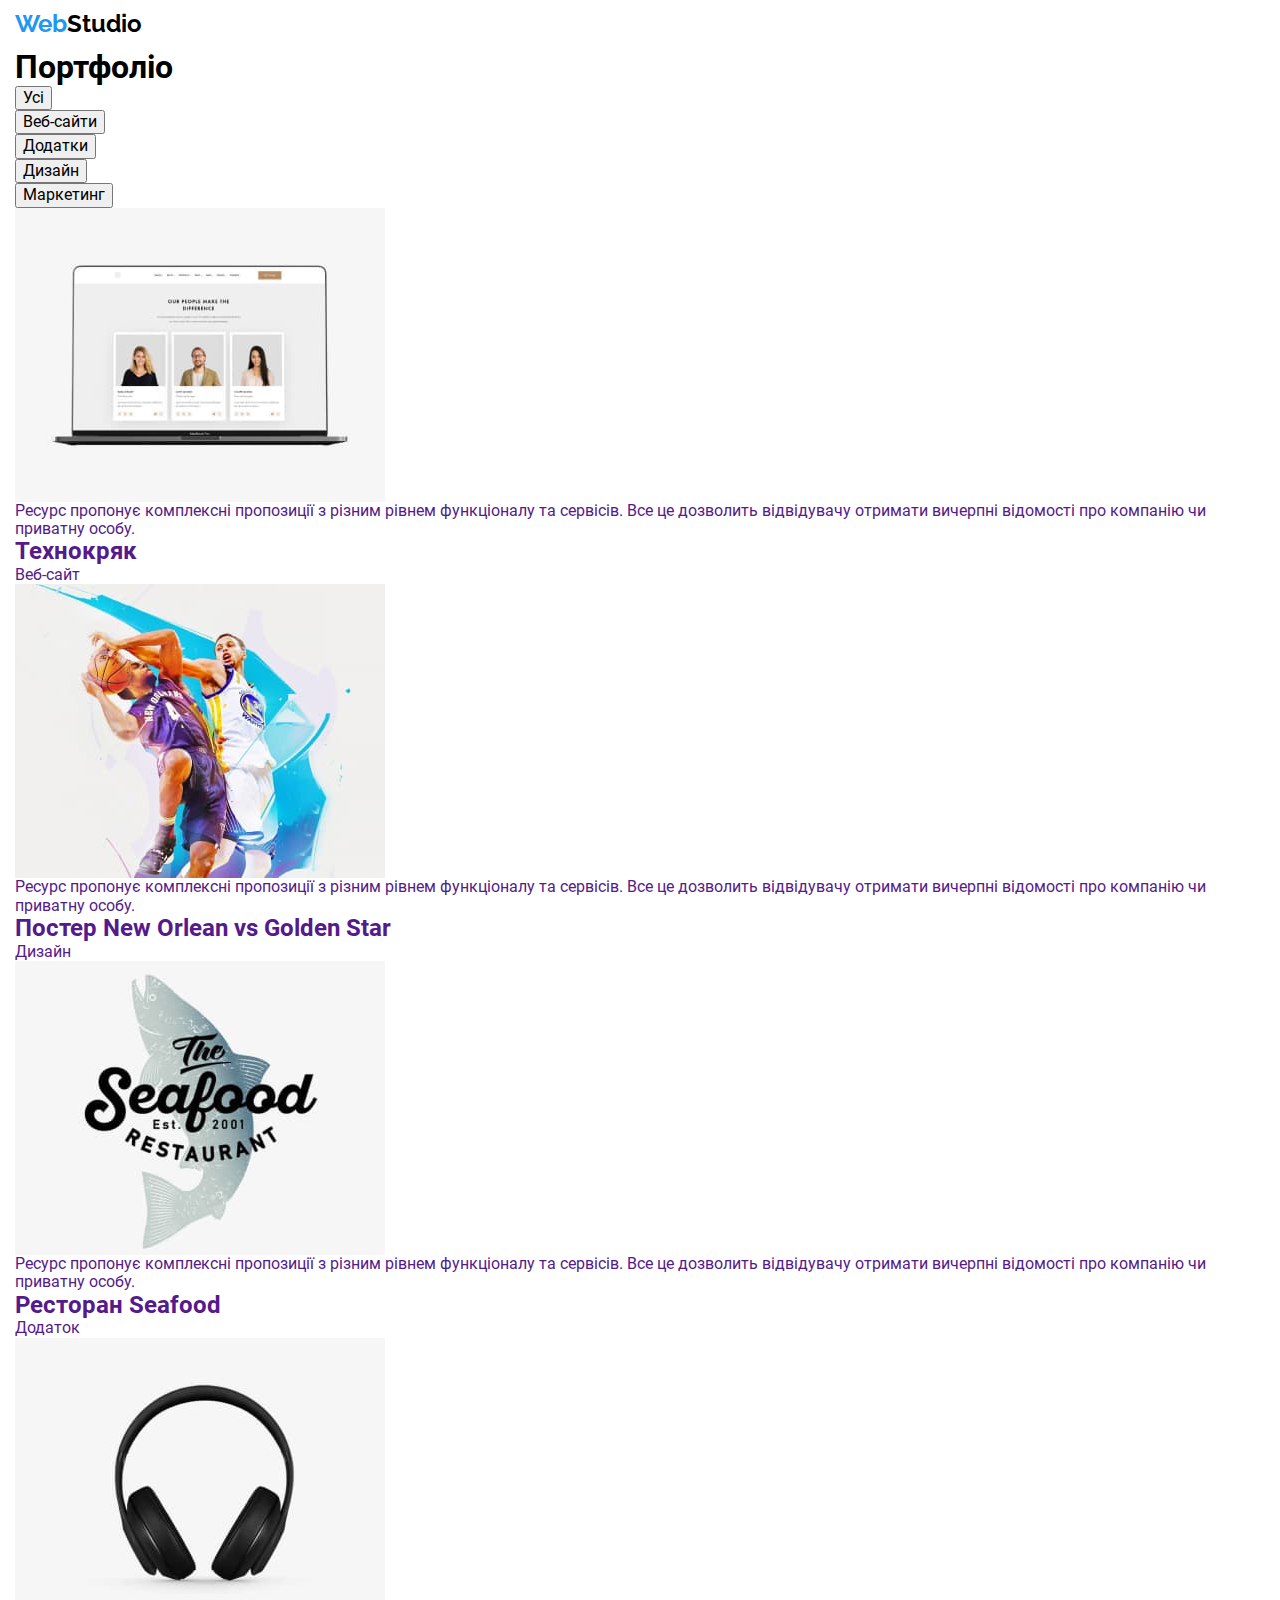
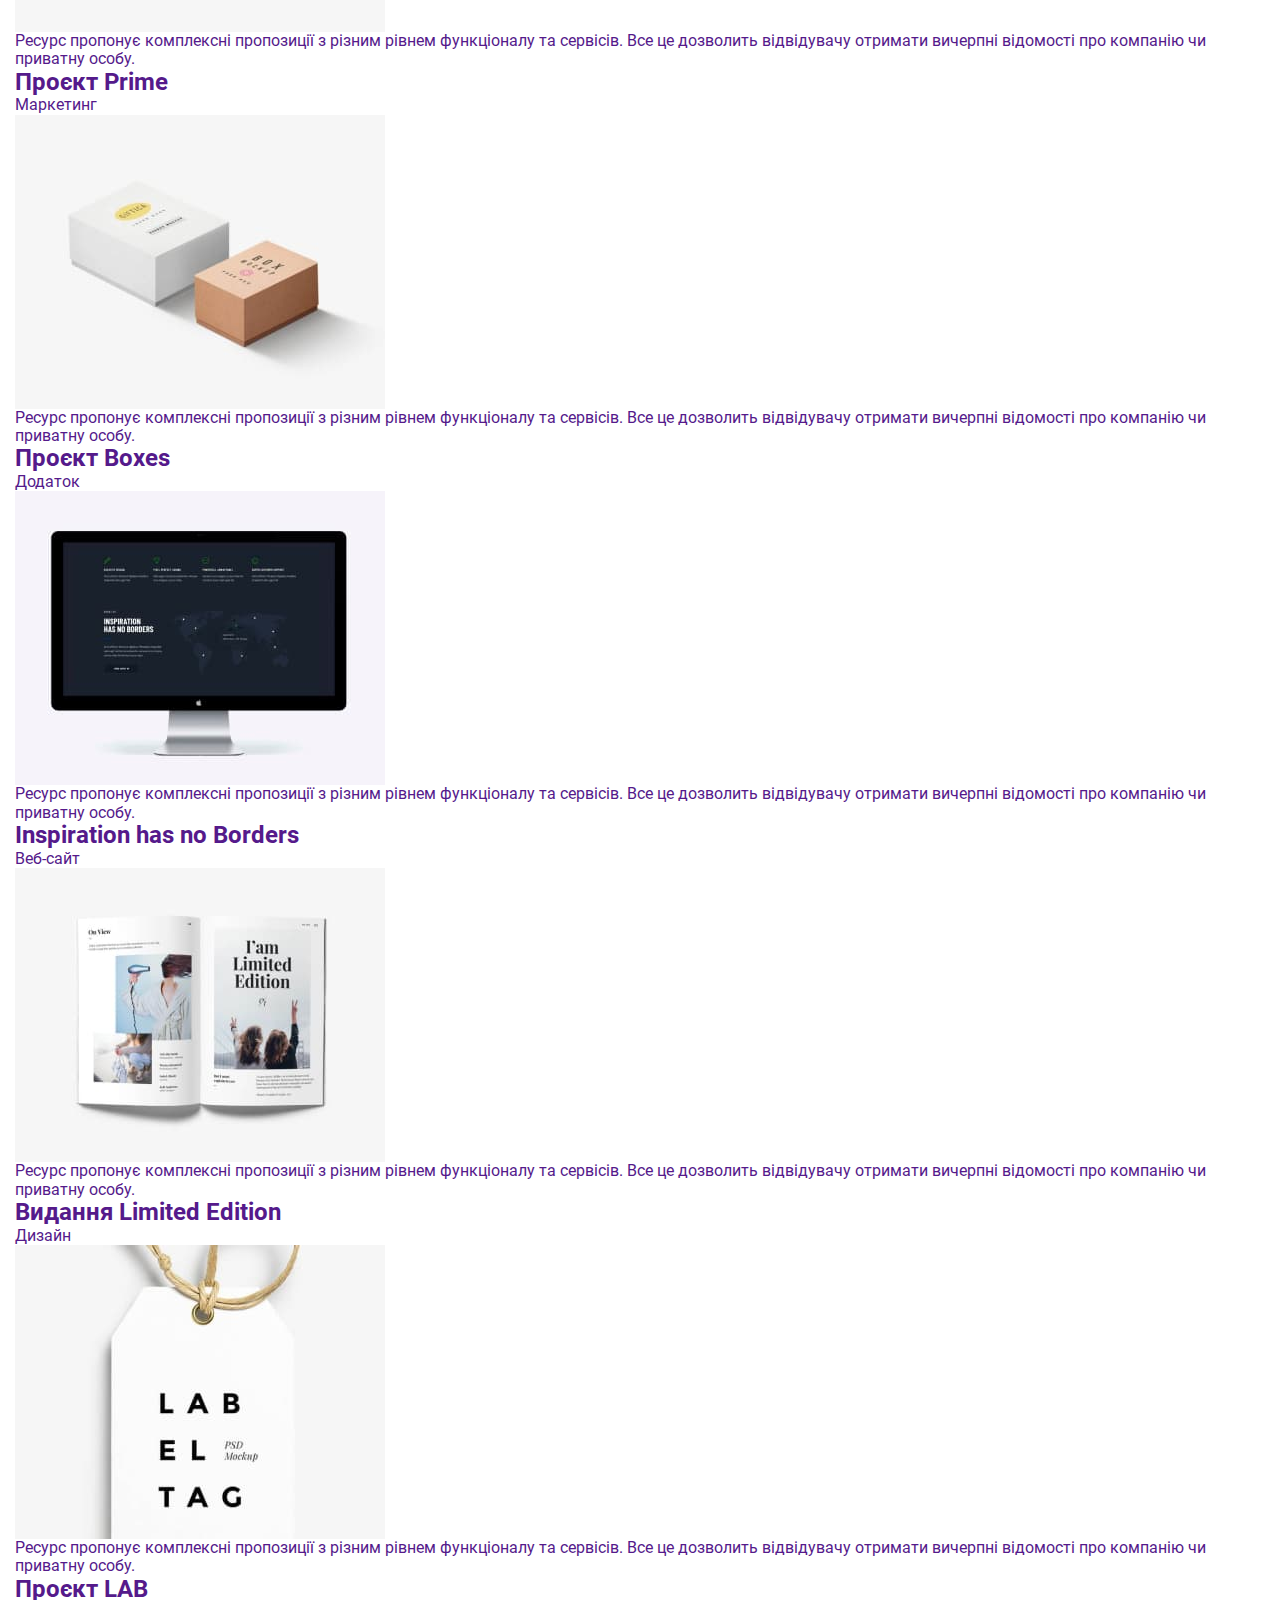
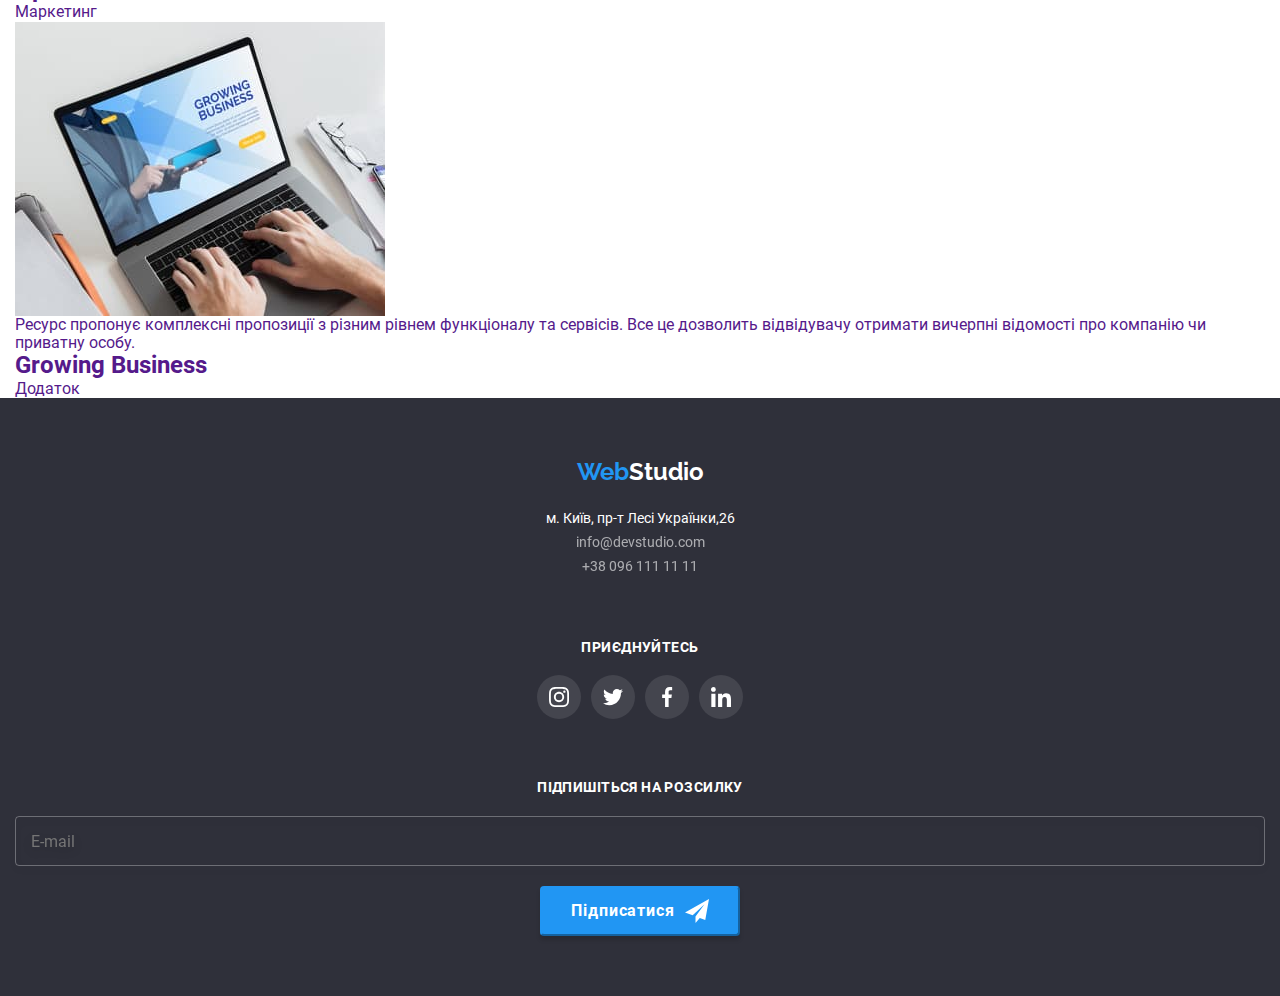
==== portfolio.html @ 47cb9063 "Test v1.0" ====
<!DOCTYPE html>
<html lang="uk">
<head>
    <meta charset="UTF-8">
    <meta http-equiv="X-UA-Compatible" content="IE=edge">
    <meta name="viewport" content="width=device-width, initial-scale=1.0">
    <title>Document</title>
    <link rel="stylesheet" href="https://cdn.jsdelivr.net/npm/modern-normalize@1.1.0/modern-normalize.min.css">
    <link rel="stylesheet" href="./css/main.min.css">
</head>
<body>
  <header class="header">
    <div class="container container__flex">
      <nav class="navigation">
        <a href="index.html" class="logo logo__header">
          Web<span class="logo_dark">Studio</span></a>
        <ul class="site-nav">
          <li class="site-nav__list"> <a href="./index.html" class="site-nav__link">Студія</a></li>
          <li class="site-nav__list"> <a href="./portfolio.html" class="site-nav__link site-nav__link_accent">Портфоліо</a></li>
          <li class="site-nav__list"> <a href="" class="site-nav__link">Контакти</a></li>
        </ul>
      </nav>
      <ul class="auth-nav auth-nav__position">
        <li class="auth-nav__mail">
          <a href="mailto:info@devstudio.com" class="auth-nav__link">
            <svg aria-label="Імейл" class="auth-nav__icon" width="16px" height="12px">
              <use href="./images/SVG/symbol-defs.svg#icon-mail"></use>
            </svg>info@devstudio.com</a>
        </li>
        <li class="auth-nav__tel">
          <a href="tell:+380961111111" class="auth-nav__link">
            <svg aria-label="Телефон" class="auth-nav__icon" width="10px" height="16px">
              <use href="./images/SVG/symbol-defs.svg#icon-phone"></use>
            </svg>+38 096 111 11 11</a>
        </li>
      </ul>
    </div>
  </header>
<main>
    <section class="buttons buttons__position">
    <div class="container buttons__container">
        <h1 class="buttons__title">Портфоліо</h1>
    <ul class="buttons__description">
        <li class="buttons__list">
<button type="button" class="buttons__description-buttons">Усі</button>
        </li>
        <li class="buttons__list">
<button type="button" class="buttons__description-buttons">Веб-сайти</button>
        </li>
        <li class="buttons__list">
<button type="button" class="buttons__description-buttons">Додатки</button>
        </li>
        <li class="buttons__list">
<button type="button" class="buttons__description-buttons">Дизайн</button>
        </li>
        <li class="buttons__list">
<button type="button" class="buttons__description-buttons">Маркетинг</button>
    </ul>
<ul class="our-projects">
        <li class="our-projects__list">
            <a href="" class="our-projects__link">
            <div class="our-projects__img">
            <img src="./images/portfolio/img_7.jpg" alt="Ноутбук" width="370" height="294">
            <p class="our-projects__about">Ресурс пропонує комплексні пропозиції з різним рівнем функціоналу та сервісів. Все це дозволить відвідувачу отримати вичерпні відомості про компанію чи приватну особу.</p>
            </div>
            <div class="our-projects__block">
            <h2 class="our-projects__title">Технокряк</h2>
            <p class="our-projects__description">Веб-сайт</p>
        </div>
    </a>
        </li>
        <li class="our-projects__list">
            <a href="" class="our-projects__link">
            <div class="our-projects__img">
            <img src="./images/portfolio/img_8.jpg" alt="Спорт" width="370" height="294">
            <p class="our-projects__about">Ресурс пропонує комплексні пропозиції з різним рівнем функціоналу та сервісів. Все це дозволить відвідувачу отримати вичерпні відомості про компанію чи приватну особу.</p>
            </div>
            <div class="our-projects__block">
            <h2 class="our-projects__title">Постер New Orlean vs Golden Star</h2>
            <p class="our-projects__description">Дизайн</p>
        </div>
    </a>
        </li>
        <li class="our-projects__list">
            <a href="" class="our-projects__link">
            <div class="our-projects__img">
            <img src="./images/portfolio/img_9.jpg" alt="Ресторан" width="370" height="294">
            <p class="our-projects__about">Ресурс пропонує комплексні пропозиції з різним рівнем функціоналу та сервісів. Все це дозволить відвідувачу отримати вичерпні відомості про компанію чи приватну особу.</p>
            </div>
            <div class="our-projects__block">
            <h2 class="our-projects__title">Ресторан Seafood</h2>
            <p class="our-projects__description">Додаток</p>
        </div>
    </a>
        </li>
        <li class="our-projects__list">
            <a href="" class="our-projects__link">
            <div class="our-projects__img">
            <img src="./images/portfolio/img_10.jpg" alt="Навушники" width="370" height="294">
            <p class="our-projects__about">Ресурс пропонує комплексні пропозиції з різним рівнем функціоналу та сервісів. Все це дозволить відвідувачу отримати вичерпні відомості про компанію чи приватну особу.</p>
            </div>
            <div class="our-projects__block">
            <h2 class="our-projects__title">Проєкт Prime</h2>
            <p class="our-projects__description">Маркетинг</p>
        </div>
    </a>
        </li>
        <li class="our-projects__list">
            <a href="" class="our-projects__link">
            <div class="our-projects__img">
            <img src="./images/portfolio/img_11.jpg" alt="Коробки" width="370" height="294">
            <p class="our-projects__about">Ресурс пропонує комплексні пропозиції з різним рівнем функціоналу та сервісів. Все це дозволить відвідувачу отримати вичерпні відомості про компанію чи приватну особу.</p>
            </div>
            <div class="our-projects__block">
            <h2 class="our-projects__title">Проєкт Boxes</h2>
            <p class="our-projects__description">Додаток</p>
        </div>
    </a>
        </li>
        <li class="our-projects__list">
            <a href="" class="our-projects__link">
            <div class="our-projects__img">
            <img src="./images/portfolio/img_12.jpg" alt="Монітор" width="370" height="294">
            <p class="our-projects__about">Ресурс пропонує комплексні пропозиції з різним рівнем функціоналу та сервісів. Все це дозволить відвідувачу отримати вичерпні відомості про компанію чи приватну особу.</p>
            </div>
            <div class="our-projects__block">
            <h2 class="our-projects__title">Inspiration has no Borders</h2>
            <p class="our-projects__description">Веб-сайт</p>
        </div>
    </a>
        </li>
        <li class="our-projects__list"> 
            <a href="" class="our-projects__link">
            <div class="our-projects__img">
            <img src="./images/portfolio/img_13.jpg" alt="Книга" width="370" height="294">
            <p class="our-projects__about">Ресурс пропонує комплексні пропозиції з різним рівнем функціоналу та сервісів. Все це дозволить відвідувачу отримати вичерпні відомості про компанію чи приватну особу.</p>
            </div>
            <div class="our-projects__block">
            <h2 class="our-projects__title">Видання Limited Edition</h2>
            <p class="our-projects__description">Дизайн</p>
        </div>
    </a>
        </li>
        <li class="our-projects__list">
            <a href="" class="our-projects__link">
            <div class="our-projects__img">
            <img src="./images/portfolio/img_14.jpg" alt="Стікер" width="370" height="294">
            <p class="our-projects__about">Ресурс пропонує комплексні пропозиції з різним рівнем функціоналу та сервісів. Все це дозволить відвідувачу отримати вичерпні відомості про компанію чи приватну особу.</p>
            </div>
            <div class="our-projects__block">
            <h2 class="our-projects__title">Проєкт LAB</h2>
            <p class="our-projects__description">Маркетинг</p>
        </div>
    </a>
        </li>
        <li class="our-projects__list">
            <a href="" class="our-projects__link">
            <div class="our-projects__img">
            <img src="./images/portfolio/img_15.jpg" alt="Бізнес" width="370" height="294">
            <p class="our-projects__about">Ресурс пропонує комплексні пропозиції з різним рівнем функціоналу та сервісів. Все це дозволить відвідувачу отримати вичерпні відомості про компанію чи приватну особу.</p>
            </div>
            <div class="our-projects__block">
            <h2 class="our-projects__title">Growing Business</h2>
            <p class="our-projects__description">Додаток</p>
        </div>
    </a>
        </li>
    </ul>
</div>
</section>
</main>
<footer class="footer footer__position">
  <div class="container container__position_foo">
    <div class="footer__contacts">
      <a href="index.html" class="logo logo__footer">
        Web<span class="logo_light">Studio</span></a>
      <address>
        <ul class="footer__list">
          <li><a class="footer__list_adress" target="_blank" href="https://goo.gl/maps/uGCBGbxVBMCukeLk7">м. Київ, пр-т
              Лесі Українки,26</a></li>
          <li><a class="footer__list_adress footer__list_adress-contacts"
              href="mailto:info@devstudio.com">info@devstudio.com</a></li>
          <li><a class="footer__list_adress footer__list_adress-contacts" href="tell:+380961111111">+38 096 111 11
              11</a></li>
        </ul>
      </address>
    </div>
    <div class="invite invite__position">
      <h2 class="invite__title">приєднуйтесь</h2>
      <ul class="invite__list">
        <li>
          <a href="https://www.instagram.com/" class="invite__link">
            <svg width="20px" height="20px" aria-label="Інстаграм">
              <use href="./images/SVG/symbol-defs.svg#icon-instagram"></use>
            </svg>
          </a>
        </li>
        <li>
          <a href="https://twitter.com/" class="invite__link">
            <svg width="20px" height="20px" aria-label="Твітер">
              <use href="./images/SVG/symbol-defs.svg#icon-twitter"></use>
            </svg>
          </a>
        </li>
        <li>
          <a href="https://www.facebook.com/" class="invite__link">
            <svg width="20px" height="20px" aria-label="Фейсбук">
              <use href="./images/SVG/symbol-defs.svg#icon-facebook"></use>
            </svg>
          </a>
        </li>
        <li>
          <a href="https://www.linkedin.com/" class="invite__link">
            <svg width="20px" height="20px" aria-label="Лінкедін">
              <use href="./images/SVG/symbol-defs.svg#icon-linkedin"></use>
            </svg>
          </a>
        </li>
      </ul>
    </div>
    <div>
      <form class="invite-button">
        <label>
          <span class="invite-button__text">Підпишіться на розсилку</span>
          <input class="invite-button__input" name="Підписка" type="email" placeholder="E-mail" required>
        </label>
        <button type="submit" class="button invite-button__footer">
          Підписатися
          <svg width="24px" height="24px">
            <use href="./images/SVG/symbol-defs.svg#icon-send"></use>
          </svg>
        </button>
      </form>
    </div>
  </div>
</footer>
</body>
---- css/main.min.css ----
@import"./utils/_fonts.css";:root{--logo-span: #000000;--buttons-links: #2196F3;--title-color: #212121;--txt-about: #757575;--adress-color: #FFFFFF;--buttons-bg: #F5F4FA;--background-color: #2F303A;--link-active: red;--border-color: #EEEEEE;--border-header-color: #ECECEC;--bg-main: #C4C4C4;--clients-border: #AFB1B8;--color-blue-two: #188CE8}@font-face{font-family:"Raleway";font-style:normal;font-weight:700;src:local("Raleway"),url("/fonts/raleway700/raleway-v28-latin_cyrillic-700.woff2") format("woff2"),url("/fonts/raleway700/raleway-v28-latin_cyrillic-700.woff") format("woff")}@font-face{font-family:"Roboto";font-style:normal;font-weight:400;src:local("Roboto"),url("/fonts/roboto400/roboto-v30-latin_cyrillic-regular.woff2") format("woff2"),url("/fonts/roboto400/roboto-v30-latin_cyrillic-regular.woff") format("woff")}@font-face{font-family:"Roboto";font-style:normal;font-weight:500;src:local("Roboto"),url("/fonts/roboto500/roboto-v30-latin_cyrillic-500.woff2") format("woff2"),url("/fonts/roboto500/roboto-v30-latin_cyrillic-500.woff") format("woff")}@font-face{font-family:"Roboto";font-style:normal;font-weight:700;src:local("Roboto"),url("/fonts/roboto700/roboto-v30-latin_cyrillic-700.woff2") format("woff2"),url("/fonts/roboto700/roboto-v30-latin_cyrillic-700.woff") format("woff")}@font-face{font-family:"Roboto";font-style:normal;font-weight:900;src:local("Roboto"),url("/fonts/roboto900/roboto-v30-latin_cyrillic-900.woff2") format("woff2"),url("/fonts/roboto900/roboto-v30-latin_cyrillic-900.woff") format("woff")}.backdrop__is-hidden{visibility:hidden;opacity:0;pointer-events:none}body{font-family:Roboto,sans-serif;color:var(--logo-span)}h1,h2,h3,h4,p{margin-top:0;margin-bottom:0}img{display:block;max-width:100%;height:auto}button,a{cursor:pointer}li{list-style-type:none}a{text-decoration:none}ul,ol{margin-top:0;margin-bottom:0;padding-left:0}.container{padding-left:15px;padding-right:15px}.button{display:flex;align-items:center;justify-content:center;font-weight:700;font-size:16px;line-height:1.9;color:var(--adress-color);border-radius:4px;padding-top:10px;padding-bottom:10px;padding-left:32px;padding-right:32px;border-color:var(--buttons-links);background-color:var(--buttons-links);box-shadow:0px 4px 4px rgba(0,0,0,.15)}.logo{font-family:Raleway,sans-serif;font-weight:700;font-size:24px;line-height:1.2;color:var(--buttons-links)}.header{padding:10px 0}.container__flex{display:flex;align-items:center;justify-content:space-between}.logo_dark{color:var(--logo-span)}.site-nav,.auth-nav{display:none}.navigation__button{border:none;background-color:var(--adress-color)}.navigation__mobile-menu{padding:48px 0}.navigation__link-mob{margin-left:40px;font-weight:500;font-size:40px;line-height:1.2;letter-spacing:.02em;color:var(--title-color)}.navigation__list-links:not(:last-child){margin-bottom:34px}.navigation__list-adress_phone{margin-left:40px;font-weight:500;font-size:34px;line-height:1.2;letter-spacing:.02em;color:var(--buttons-links)}.main{background-image:linear-gradient(rgba(47, 48, 58, 0.4), rgba(47, 48, 58, 0.4)),url(/images/about/bgtitle_mob.jpg);max-width:480px;height:400px;padding:118px 60px;background-color:var(--bg-main);background-repeat:no-repeat;background-size:cover}.main__title{margin-bottom:30px;text-transform:uppercase;font-weight:900;font-size:26px;letter-spacing:.06em;line-height:1.6;color:var(--adress-color)}.main__container{display:flex;flex-direction:column;align-items:center;text-align:center}.about-us{padding-top:60px;padding-bottom:60px}.about-us__block{height:120px;display:flex;align-items:center;justify-content:center;margin-bottom:30px;background-color:var(--buttons-bg)}.about-us__title{font-weight:700;font-size:14px;line-height:1.1;color:var(--title-color);letter-spacing:.03em;text-align:center;margin-bottom:10px}.about-us__description{font-size:14px;line-height:1.7;color:var(--txt-about);letter-spacing:.03em;margin-bottom:30px}.examples{display:none}.our-team{background-color:var(--buttons-bg);padding-top:60px;padding-bottom:60px}.our-team__title{font-weight:700;font-size:28px;line-height:1.2;color:var(--title-color);margin-bottom:30px;text-align:center}.our-team__names{font-weight:500;font-size:16px;line-height:1.2;color:var(--title-color);margin-top:30px;margin-bottom:10px;text-align:center}.our-team__position{font-size:16px;line-height:1.2;color:var(--txt-about);margin-bottom:16px;text-align:center}.our-team__logo{display:flex;gap:10px;margin-bottom:24px;justify-content:center}.our-team__link{display:flex;align-items:center;justify-content:center;margin-bottom:24px;fill:var(--clients-border);width:44px;height:44px;border-radius:50%;transition:background-color 250ms cubic-bezier(0.4, 0, 0.2, 1)}.our-team__link:hover,.our-team :focus{fill:var(--adress-color);background-color:var(--buttons-links)}.our-team__list{background-color:var(--adress-color);box-shadow:0px 1px 3px rgba(0,0,0,.12),0px 1px 1px rgba(0,0,0,.14),0px 2px 1px rgba(0,0,0,.2);border-radius:0px 0px 4px 4px}.our-clients{padding-top:60px;padding-bottom:60px}.our-clients__title{margin-bottom:50px;font-weight:700;font-size:28px;line-height:1.2;letter-spacing:.03em;text-align:center;margin-bottom:30px}.our-clients__list{display:flex;gap:30px}.our-clients__link{width:210px;height:92px;display:flex;align-items:center;justify-content:center;border:1px solid var(--clients-border);border-radius:4px;fill:#afb1b8;transition:fill 250ms cubic-bezier(0.4, 0, 0.2, 1),border-color 250ms cubic-bezier(0.4, 0, 0.2, 1)}.our-clients__link:hover,.our-clients :focus{fill:var(--buttons-links);border-color:var(--buttons-links)}.footer{background-color:var(--background-color)}.footer__position{padding-top:60px;padding-bottom:60px}.footer__list{text-align:center}.footer__list_adress{font-style:normal;font-size:14px;line-height:1.7;color:var(--adress-color);transition:color 250ms cubic-bezier(0.4, 0, 0.2, 1)}.footer__list_adress-contacts{text-align:center;font-size:14px;line-height:1.7;color:var(--adress-color);opacity:60%}.footer__list_adress:hover,.footer :focus{color:var(--buttons-links)}.footer__list_links:not(:last-child){margin-bottom:8px}.logo_light{color:var(--adress-color)}.logo__footer{display:flex;justify-content:center;margin-bottom:20px}.invite{margin-top:60px}.invite__title{text-align:center;font-weight:700;font-size:14px;line-height:1.2;letter-spacing:.03em;text-transform:uppercase;color:var(--adress-color);margin-bottom:20px}.invite__list{padding-bottom:0;display:flex;gap:10px;justify-content:center;margin-bottom:60px}.invite__link{display:flex;align-items:center;justify-content:center;width:44px;height:44px;border-radius:50%;background:rgba(255,255,255,.1);fill:var(--adress-color);transition:background-color 250ms cubic-bezier(0.4, 0, 0.2, 1)}.invite__link:hover,.invite :focus{background-color:var(--buttons-links)}.invite-button__text{display:block;text-align:center;margin-bottom:20px;font-weight:700;font-size:14px;line-height:1.2;letter-spacing:.03em;text-transform:uppercase;color:var(--adress-color)}.invite-button__input{width:100%;height:50px;border:1px solid rgba(255,255,255,.3);filter:drop-shadow(0px 4px 4px rgba(0, 0, 0, 0.15));border-radius:4px;outline:none;background-color:rgba(0,0,0,0);padding:15px;margin-bottom:20px;color:var(--adress-color)}.invite-button__footer{margin:0 auto;width:200px;height:50px;letter-spacing:.06em;padding:0 28px;gap:10px}/*# sourceMappingURL=main.min.css.map */
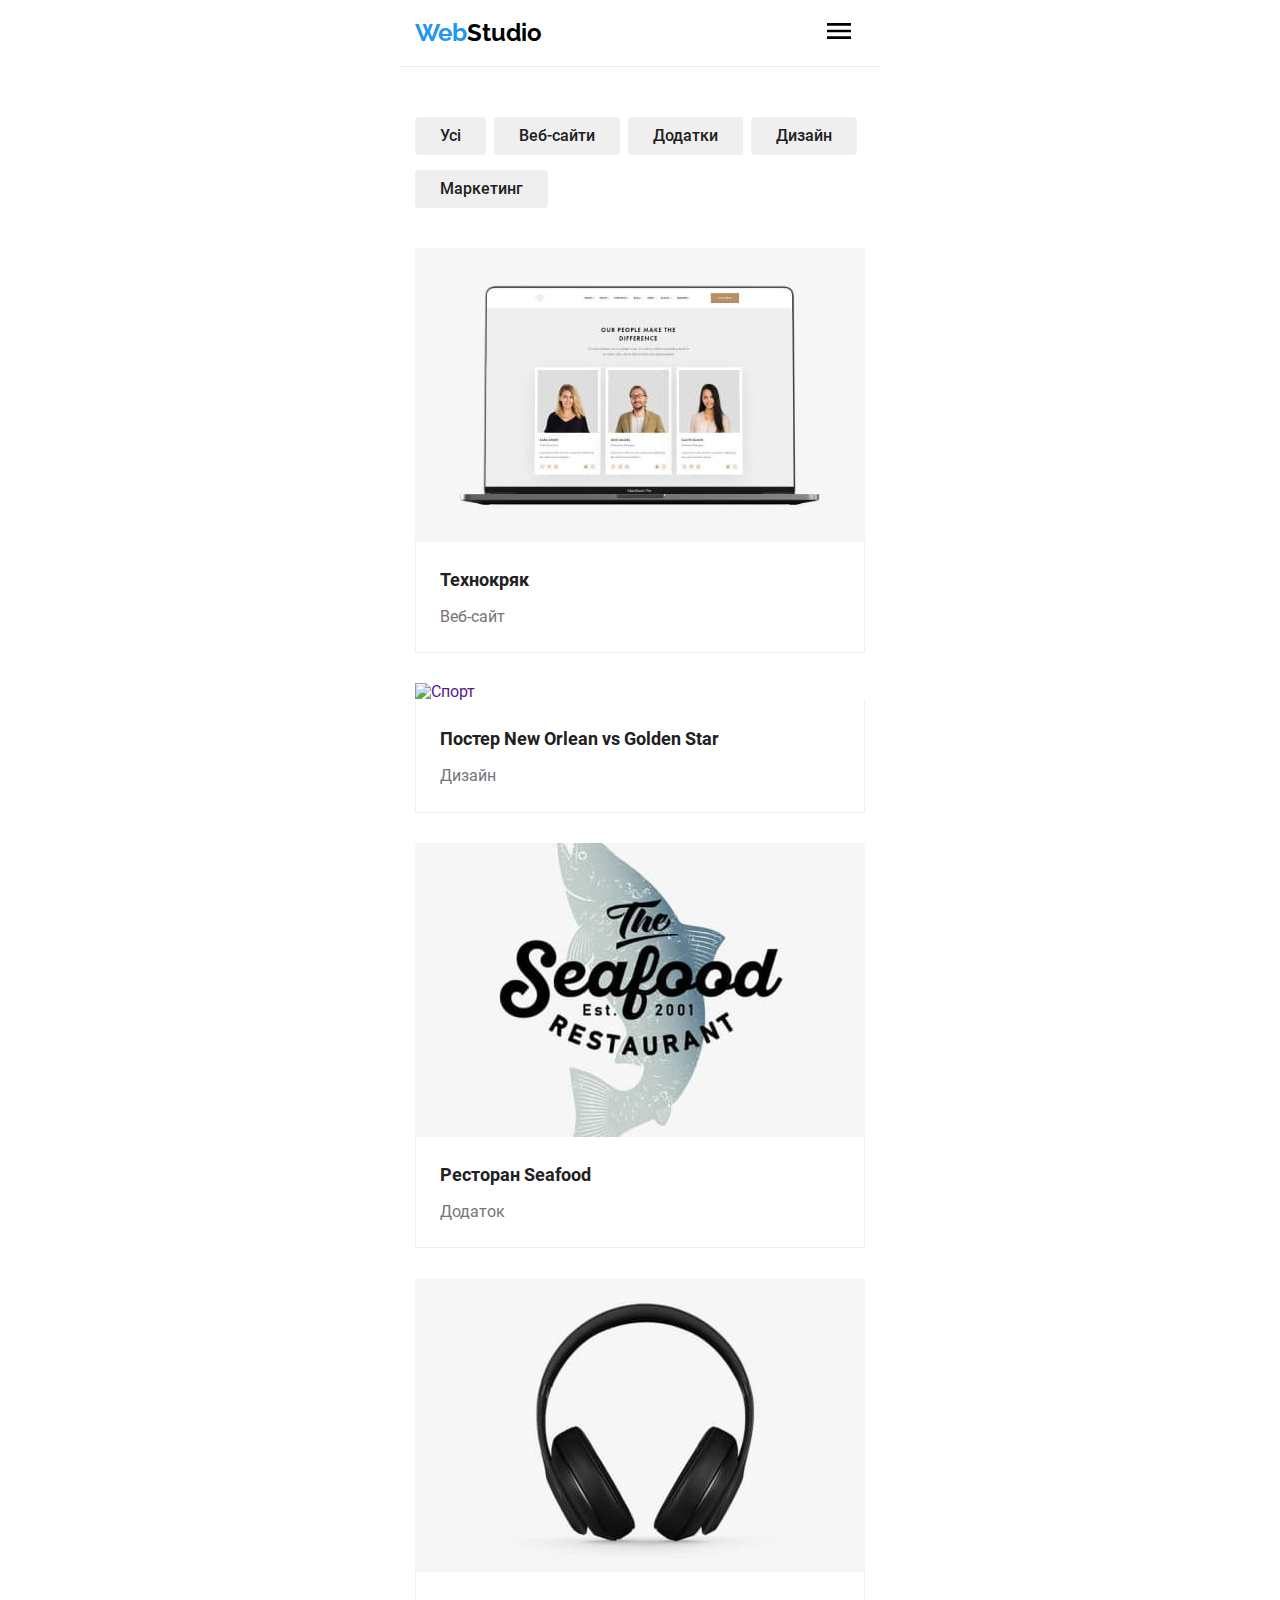
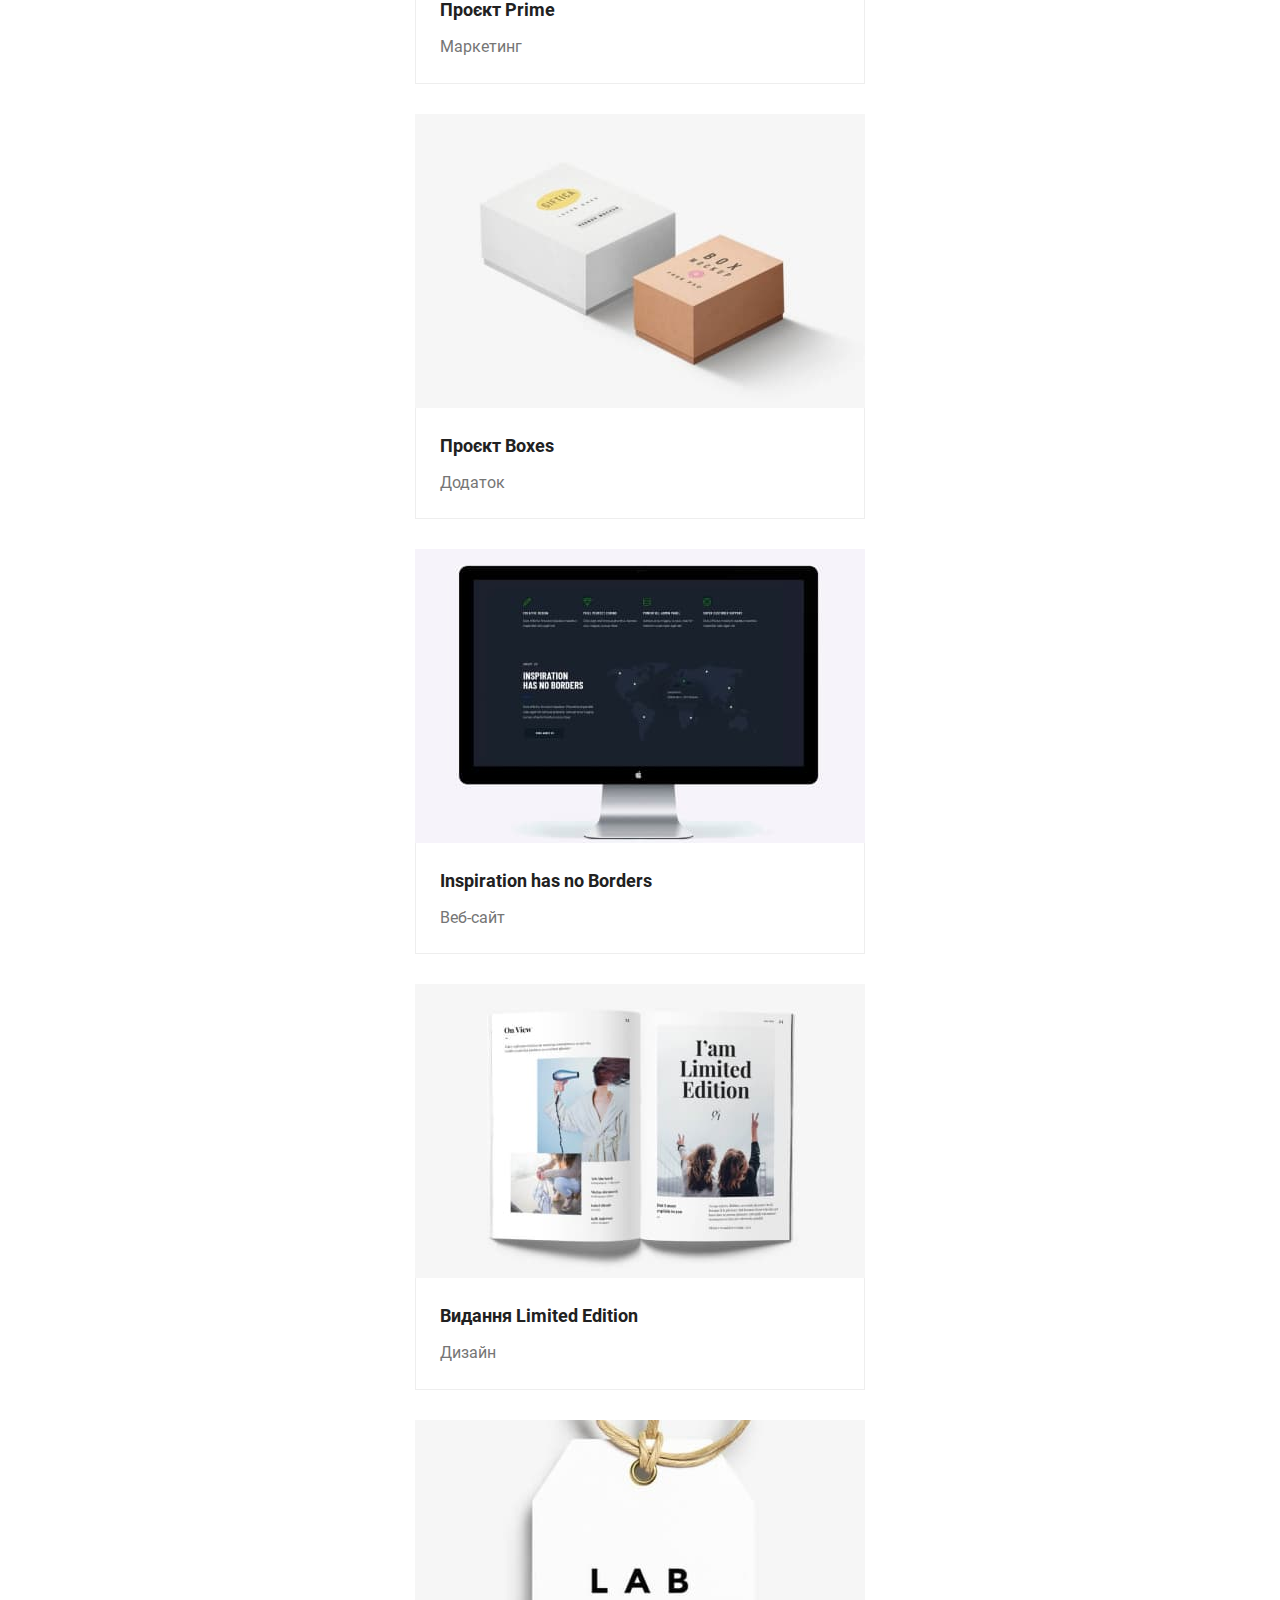
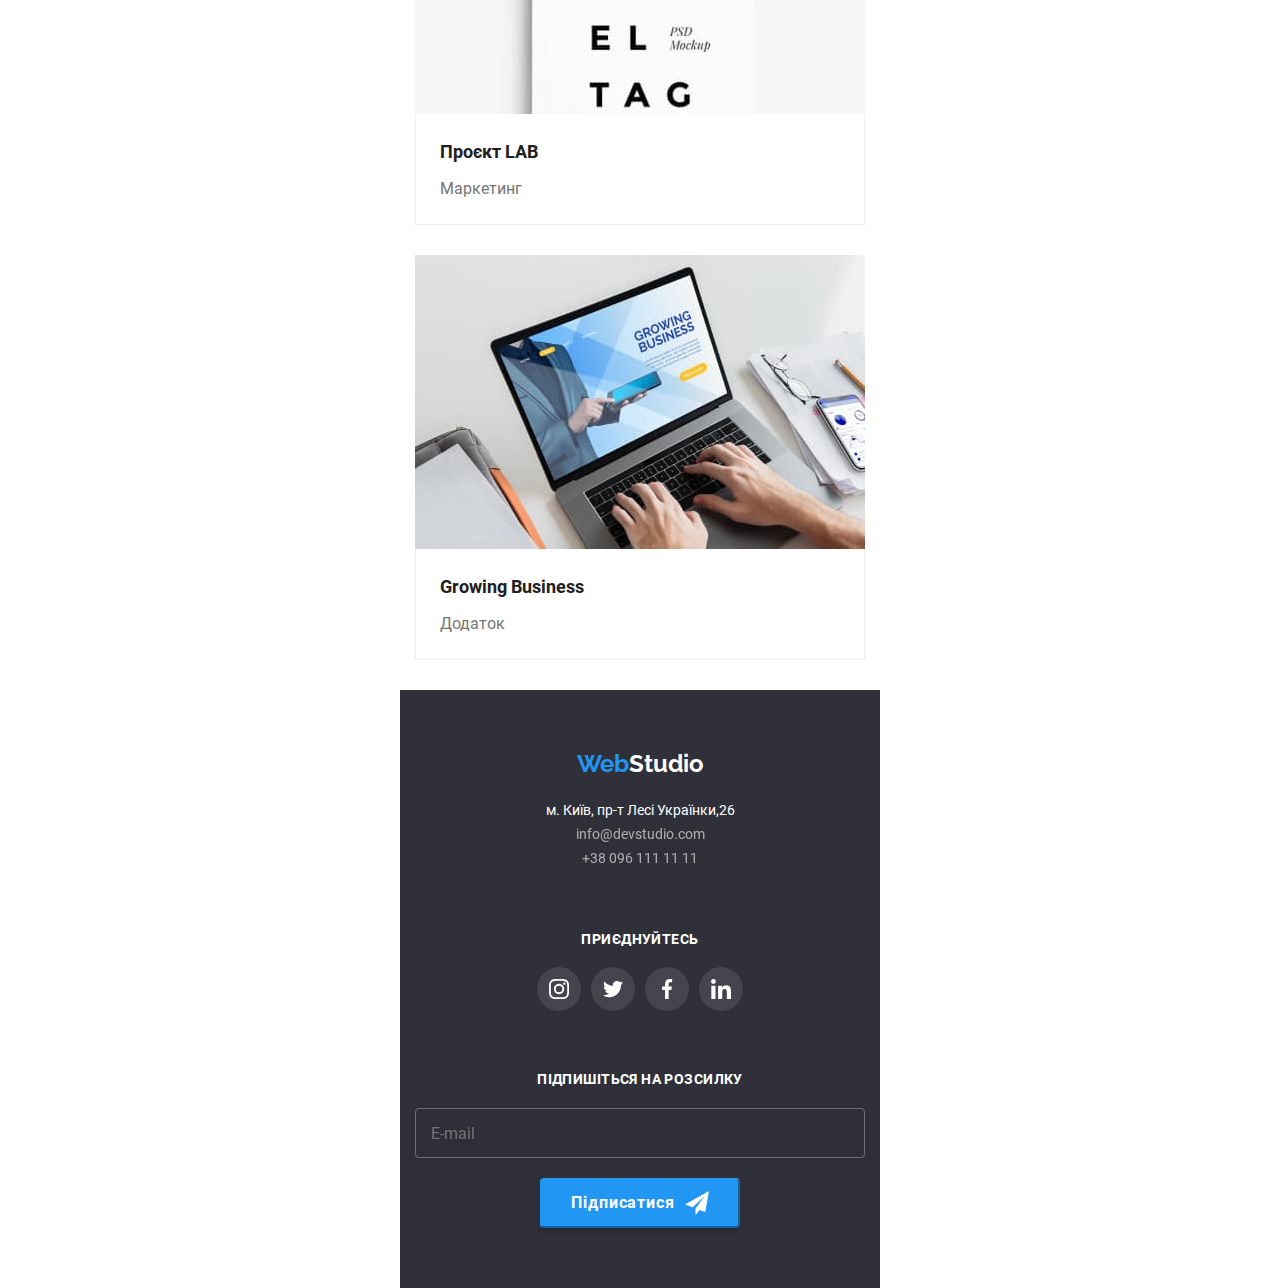
==== commit 8de41369: "Test mob v1.0" ====
--- a/portfolio.html
+++ b/portfolio.html
@@ -15,8 +15,8 @@
         <a href="index.html" class="logo logo__header">
           Web<span class="logo_dark">Studio</span></a>
         <ul class="site-nav">
-          <li class="site-nav__list"> <a href="./index.html" class="site-nav__link">Студія</a></li>
-          <li class="site-nav__list"> <a href="./portfolio.html" class="site-nav__link site-nav__link_accent">Портфоліо</a></li>
+          <li class="site-nav__list"> <a href="./index.html" class="site-nav__link site-nav__link_accent">Студія</a></li>
+          <li class="site-nav__list"> <a href="./portfolio.html" class="site-nav__link">Портфоліо</a></li>
           <li class="site-nav__list"> <a href="" class="site-nav__link">Контакти</a></li>
         </ul>
       </nav>
@@ -34,6 +34,47 @@
             </svg>+38 096 111 11 11</a>
         </li>
       </ul>
+      <button type="button" class="navigation__button" data-menu-open>
+        <svg class="navigation__logo" width="40px" height="40px">
+          <use href="./images/SVG/symbol-defs.svg#icon-burger"></use>
+        </svg>
+      </button>
+    </div>
+    <div class="navigation__mobile-menu" data-menu>
+      <button type="button" class="navigation__button-close" data-menu-close>
+        <svg width="40px" height="40px">
+          <use href="./images/SVG/symbol-defs.svg#icon-close">
+          </use>
+        </svg>
+      </button>
+      <ul class="navigation__list-nav">
+        <li class="navigation__list-links"> <a href="./index.html" class="navigation__link-mob">Студія</a></li>
+        <li class="navigation__list-links"> <a href="./portfolio.html" class="navigation__link-mob">Портфоліо</a></li>
+        <li class="navigation__list-links"> <a href="" class="navigation__link-mob">Контакти</a></li>
+      </ul>
+      <ul class="navigation__contacts-list">
+        <li class="navigation__contacts-mob">
+          <a href="tell:+380961111111" class="navigation__list-adress navigation__list-adress_phone">+38 096 111 11 11</a>
+        </li>
+        <li class="navigation__contacts-mob">
+          <a href="mailto:info@devstudio.com"
+            class="navigation__list-adress navigation__list-adress_mail">info@devstudio.com</a>
+        </li>
+      </ul>
+      <ul class="navigation__list-social">
+        <li class="navigation__social-links">
+          <a href="" class="navigation__link-social">Instagram</a>
+        </li>
+        <li class="navigation__social-links">
+          <a href="" class="navigation__link-social">Twitter</a>
+        </li>
+        <li class="navigation__social-links">
+          <a href="" class="navigation__link-social">Facebook</a>
+        </li>
+        <li class="navigation__social-links">
+          <a href="" class="navigation__link-social">LinkedIn</a>
+        </li>
+      </ul>
     </div>
   </header>
 <main>
@@ -60,7 +101,7 @@
         <li class="our-projects__list">
             <a href="" class="our-projects__link">
             <div class="our-projects__img">
-            <img src="./images/portfolio/img_7.jpg" alt="Ноутбук" width="370" height="294">
+            <img srcset="./images/portfolio/portfolio_1.jpg 1x, ./images/portfolio/portfolio_1@2x.jpg 2x" src="./images/portfolio/portfolio_1.jpg" alt="Ноутбук">
             <p class="our-projects__about">Ресурс пропонує комплексні пропозиції з різним рівнем функціоналу та сервісів. Все це дозволить відвідувачу отримати вичерпні відомості про компанію чи приватну особу.</p>
             </div>
             <div class="our-projects__block">
@@ -72,7 +113,7 @@
         <li class="our-projects__list">
             <a href="" class="our-projects__link">
             <div class="our-projects__img">
-            <img src="./images/portfolio/img_8.jpg" alt="Спорт" width="370" height="294">
+            <img srcset="./images/portfolio/portfolio_2.jpg 1x, ./images/portfolio/portfolio_2@2x.jpg 2x" src="./images/portfolio/portfolio_2.jpg" alt="Спорт">
             <p class="our-projects__about">Ресурс пропонує комплексні пропозиції з різним рівнем функціоналу та сервісів. Все це дозволить відвідувачу отримати вичерпні відомості про компанію чи приватну особу.</p>
             </div>
             <div class="our-projects__block">
@@ -84,7 +125,7 @@
         <li class="our-projects__list">
             <a href="" class="our-projects__link">
             <div class="our-projects__img">
-            <img src="./images/portfolio/img_9.jpg" alt="Ресторан" width="370" height="294">
+            <img srcset="./images/portfolio/portfolio_3.jpg 1x, ./images/portfolio/portfolio_3@2x.jpg 2x" src="./images/portfolio/portfolio_3.jpg" alt="Ресторан">
             <p class="our-projects__about">Ресурс пропонує комплексні пропозиції з різним рівнем функціоналу та сервісів. Все це дозволить відвідувачу отримати вичерпні відомості про компанію чи приватну особу.</p>
             </div>
             <div class="our-projects__block">
@@ -96,7 +137,7 @@
         <li class="our-projects__list">
             <a href="" class="our-projects__link">
             <div class="our-projects__img">
-            <img src="./images/portfolio/img_10.jpg" alt="Навушники" width="370" height="294">
+            <img srcset="./images/portfolio/portfolio_4.jpg 1x, ./images/portfolio/portfolio_4@2x.jpg 2x" src="./images/portfolio/portfolio_4.jpg" alt="Навушники">
             <p class="our-projects__about">Ресурс пропонує комплексні пропозиції з різним рівнем функціоналу та сервісів. Все це дозволить відвідувачу отримати вичерпні відомості про компанію чи приватну особу.</p>
             </div>
             <div class="our-projects__block">
@@ -108,7 +149,7 @@
         <li class="our-projects__list">
             <a href="" class="our-projects__link">
             <div class="our-projects__img">
-            <img src="./images/portfolio/img_11.jpg" alt="Коробки" width="370" height="294">
+            <img srcset="./images/portfolio/portfolio_5.jpg 1x, ./images/portfolio/portfolio_5@2x.jpg 2x" src="./images/portfolio/portfolio_5.jpg" alt="Коробки">
             <p class="our-projects__about">Ресурс пропонує комплексні пропозиції з різним рівнем функціоналу та сервісів. Все це дозволить відвідувачу отримати вичерпні відомості про компанію чи приватну особу.</p>
             </div>
             <div class="our-projects__block">
@@ -120,7 +161,7 @@
         <li class="our-projects__list">
             <a href="" class="our-projects__link">
             <div class="our-projects__img">
-            <img src="./images/portfolio/img_12.jpg" alt="Монітор" width="370" height="294">
+            <img srcset="./images/portfolio/portfolio_6.jpg 1x, ./images/portfolio/portfolio_6@2x.jpg 2x" src="./images/portfolio/portfolio_6.jpg" alt="Монітор">
             <p class="our-projects__about">Ресурс пропонує комплексні пропозиції з різним рівнем функціоналу та сервісів. Все це дозволить відвідувачу отримати вичерпні відомості про компанію чи приватну особу.</p>
             </div>
             <div class="our-projects__block">
@@ -132,7 +173,7 @@
         <li class="our-projects__list"> 
             <a href="" class="our-projects__link">
             <div class="our-projects__img">
-            <img src="./images/portfolio/img_13.jpg" alt="Книга" width="370" height="294">
+            <img srcset="./images/portfolio/portfolio_7.jpg 1x, ./images/portfolio/portfolio_7@2x.jpg 2x" src="./images/portfolio/portfolio_7.jpg" alt="Книга">
             <p class="our-projects__about">Ресурс пропонує комплексні пропозиції з різним рівнем функціоналу та сервісів. Все це дозволить відвідувачу отримати вичерпні відомості про компанію чи приватну особу.</p>
             </div>
             <div class="our-projects__block">
@@ -144,7 +185,7 @@
         <li class="our-projects__list">
             <a href="" class="our-projects__link">
             <div class="our-projects__img">
-            <img src="./images/portfolio/img_14.jpg" alt="Стікер" width="370" height="294">
+            <img srcset="./images/portfolio/portfolio_8.jpg 1x, ./images/portfolio/portfolio_8@2x.jpg 2x" src="./images/portfolio/portfolio_8.jpg" alt="Стікер">
             <p class="our-projects__about">Ресурс пропонує комплексні пропозиції з різним рівнем функціоналу та сервісів. Все це дозволить відвідувачу отримати вичерпні відомості про компанію чи приватну особу.</p>
             </div>
             <div class="our-projects__block">
@@ -156,7 +197,7 @@
         <li class="our-projects__list">
             <a href="" class="our-projects__link">
             <div class="our-projects__img">
-            <img src="./images/portfolio/img_15.jpg" alt="Бізнес" width="370" height="294">
+            <img srcset="./images/portfolio/portfolio_9.jpg 1x, ./images/portfolio/portfolio_9@2x.jpg 2x" src="./images/portfolio/portfolio_9.jpg" alt="Бізнес">
             <p class="our-projects__about">Ресурс пропонує комплексні пропозиції з різним рівнем функціоналу та сервісів. Все це дозволить відвідувачу отримати вичерпні відомості про компанію чи приватну особу.</p>
             </div>
             <div class="our-projects__block">
--- a/css/main.min.css
+++ b/css/main.min.css
@@ -1 +1 @@
-@import"./utils/_fonts.css";:root{--logo-span: #000000;--buttons-links: #2196F3;--title-color: #212121;--txt-about: #757575;--adress-color: #FFFFFF;--buttons-bg: #F5F4FA;--background-color: #2F303A;--link-active: red;--border-color: #EEEEEE;--border-header-color: #ECECEC;--bg-main: #C4C4C4;--clients-border: #AFB1B8;--color-blue-two: #188CE8}@font-face{font-family:"Raleway";font-style:normal;font-weight:700;src:local("Raleway"),url("/fonts/raleway700/raleway-v28-latin_cyrillic-700.woff2") format("woff2"),url("/fonts/raleway700/raleway-v28-latin_cyrillic-700.woff") format("woff")}@font-face{font-family:"Roboto";font-style:normal;font-weight:400;src:local("Roboto"),url("/fonts/roboto400/roboto-v30-latin_cyrillic-regular.woff2") format("woff2"),url("/fonts/roboto400/roboto-v30-latin_cyrillic-regular.woff") format("woff")}@font-face{font-family:"Roboto";font-style:normal;font-weight:500;src:local("Roboto"),url("/fonts/roboto500/roboto-v30-latin_cyrillic-500.woff2") format("woff2"),url("/fonts/roboto500/roboto-v30-latin_cyrillic-500.woff") format("woff")}@font-face{font-family:"Roboto";font-style:normal;font-weight:700;src:local("Roboto"),url("/fonts/roboto700/roboto-v30-latin_cyrillic-700.woff2") format("woff2"),url("/fonts/roboto700/roboto-v30-latin_cyrillic-700.woff") format("woff")}@font-face{font-family:"Roboto";font-style:normal;font-weight:900;src:local("Roboto"),url("/fonts/roboto900/roboto-v30-latin_cyrillic-900.woff2") format("woff2"),url("/fonts/roboto900/roboto-v30-latin_cyrillic-900.woff") format("woff")}.backdrop__is-hidden{visibility:hidden;opacity:0;pointer-events:none}body{font-family:Roboto,sans-serif;color:var(--logo-span)}h1,h2,h3,h4,p{margin-top:0;margin-bottom:0}img{display:block;max-width:100%;height:auto}button,a{cursor:pointer}li{list-style-type:none}a{text-decoration:none}ul,ol{margin-top:0;margin-bottom:0;padding-left:0}.container{padding-left:15px;padding-right:15px}.button{display:flex;align-items:center;justify-content:center;font-weight:700;font-size:16px;line-height:1.9;color:var(--adress-color);border-radius:4px;padding-top:10px;padding-bottom:10px;padding-left:32px;padding-right:32px;border-color:var(--buttons-links);background-color:var(--buttons-links);box-shadow:0px 4px 4px rgba(0,0,0,.15)}.logo{font-family:Raleway,sans-serif;font-weight:700;font-size:24px;line-height:1.2;color:var(--buttons-links)}.header{padding:10px 0}.container__flex{display:flex;align-items:center;justify-content:space-between}.logo_dark{color:var(--logo-span)}.site-nav,.auth-nav{display:none}.navigation__button{border:none;background-color:var(--adress-color)}.navigation__mobile-menu{padding:48px 0}.navigation__link-mob{margin-left:40px;font-weight:500;font-size:40px;line-height:1.2;letter-spacing:.02em;color:var(--title-color)}.navigation__list-links:not(:last-child){margin-bottom:34px}.navigation__list-adress_phone{margin-left:40px;font-weight:500;font-size:34px;line-height:1.2;letter-spacing:.02em;color:var(--buttons-links)}.main{background-image:linear-gradient(rgba(47, 48, 58, 0.4), rgba(47, 48, 58, 0.4)),url(/images/about/bgtitle_mob.jpg);max-width:480px;height:400px;padding:118px 60px;background-color:var(--bg-main);background-repeat:no-repeat;background-size:cover}.main__title{margin-bottom:30px;text-transform:uppercase;font-weight:900;font-size:26px;letter-spacing:.06em;line-height:1.6;color:var(--adress-color)}.main__container{display:flex;flex-direction:column;align-items:center;text-align:center}.about-us{padding-top:60px;padding-bottom:60px}.about-us__block{height:120px;display:flex;align-items:center;justify-content:center;margin-bottom:30px;background-color:var(--buttons-bg)}.about-us__title{font-weight:700;font-size:14px;line-height:1.1;color:var(--title-color);letter-spacing:.03em;text-align:center;margin-bottom:10px}.about-us__description{font-size:14px;line-height:1.7;color:var(--txt-about);letter-spacing:.03em;margin-bottom:30px}.examples{display:none}.our-team{background-color:var(--buttons-bg);padding-top:60px;padding-bottom:60px}.our-team__title{font-weight:700;font-size:28px;line-height:1.2;color:var(--title-color);margin-bottom:30px;text-align:center}.our-team__names{font-weight:500;font-size:16px;line-height:1.2;color:var(--title-color);margin-top:30px;margin-bottom:10px;text-align:center}.our-team__position{font-size:16px;line-height:1.2;color:var(--txt-about);margin-bottom:16px;text-align:center}.our-team__logo{display:flex;gap:10px;margin-bottom:24px;justify-content:center}.our-team__link{display:flex;align-items:center;justify-content:center;margin-bottom:24px;fill:var(--clients-border);width:44px;height:44px;border-radius:50%;transition:background-color 250ms cubic-bezier(0.4, 0, 0.2, 1)}.our-team__link:hover,.our-team :focus{fill:var(--adress-color);background-color:var(--buttons-links)}.our-team__list{background-color:var(--adress-color);box-shadow:0px 1px 3px rgba(0,0,0,.12),0px 1px 1px rgba(0,0,0,.14),0px 2px 1px rgba(0,0,0,.2);border-radius:0px 0px 4px 4px}.our-clients{padding-top:60px;padding-bottom:60px}.our-clients__title{margin-bottom:50px;font-weight:700;font-size:28px;line-height:1.2;letter-spacing:.03em;text-align:center;margin-bottom:30px}.our-clients__list{display:flex;gap:30px}.our-clients__link{width:210px;height:92px;display:flex;align-items:center;justify-content:center;border:1px solid var(--clients-border);border-radius:4px;fill:#afb1b8;transition:fill 250ms cubic-bezier(0.4, 0, 0.2, 1),border-color 250ms cubic-bezier(0.4, 0, 0.2, 1)}.our-clients__link:hover,.our-clients :focus{fill:var(--buttons-links);border-color:var(--buttons-links)}.footer{background-color:var(--background-color)}.footer__position{padding-top:60px;padding-bottom:60px}.footer__list{text-align:center}.footer__list_adress{font-style:normal;font-size:14px;line-height:1.7;color:var(--adress-color);transition:color 250ms cubic-bezier(0.4, 0, 0.2, 1)}.footer__list_adress-contacts{text-align:center;font-size:14px;line-height:1.7;color:var(--adress-color);opacity:60%}.footer__list_adress:hover,.footer :focus{color:var(--buttons-links)}.footer__list_links:not(:last-child){margin-bottom:8px}.logo_light{color:var(--adress-color)}.logo__footer{display:flex;justify-content:center;margin-bottom:20px}.invite{margin-top:60px}.invite__title{text-align:center;font-weight:700;font-size:14px;line-height:1.2;letter-spacing:.03em;text-transform:uppercase;color:var(--adress-color);margin-bottom:20px}.invite__list{padding-bottom:0;display:flex;gap:10px;justify-content:center;margin-bottom:60px}.invite__link{display:flex;align-items:center;justify-content:center;width:44px;height:44px;border-radius:50%;background:rgba(255,255,255,.1);fill:var(--adress-color);transition:background-color 250ms cubic-bezier(0.4, 0, 0.2, 1)}.invite__link:hover,.invite :focus{background-color:var(--buttons-links)}.invite-button__text{display:block;text-align:center;margin-bottom:20px;font-weight:700;font-size:14px;line-height:1.2;letter-spacing:.03em;text-transform:uppercase;color:var(--adress-color)}.invite-button__input{width:100%;height:50px;border:1px solid rgba(255,255,255,.3);filter:drop-shadow(0px 4px 4px rgba(0, 0, 0, 0.15));border-radius:4px;outline:none;background-color:rgba(0,0,0,0);padding:15px;margin-bottom:20px;color:var(--adress-color)}.invite-button__footer{margin:0 auto;width:200px;height:50px;letter-spacing:.06em;padding:0 28px;gap:10px}/*# sourceMappingURL=main.min.css.map */+@import"./utils/_fonts.css";:root{--logo-span: #000000;--buttons-links: #2196F3;--title-color: #212121;--txt-about: #757575;--adress-color: #FFFFFF;--buttons-bg: #F5F4FA;--background-color: #2F303A;--link-active: red;--border-color: #EEEEEE;--border-header-color: #ECECEC;--bg-main: #C4C4C4;--clients-border: #AFB1B8;--color-blue-two: #188CE8}@font-face{font-family:"Raleway";font-style:normal;font-weight:700;src:local("Raleway"),url("/fonts/raleway700/raleway-v28-latin_cyrillic-700.woff2") format("woff2"),url("/fonts/raleway700/raleway-v28-latin_cyrillic-700.woff") format("woff")}@font-face{font-family:"Roboto";font-style:normal;font-weight:400;src:local("Roboto"),url("/fonts/roboto400/roboto-v30-latin_cyrillic-regular.woff2") format("woff2"),url("/fonts/roboto400/roboto-v30-latin_cyrillic-regular.woff") format("woff")}@font-face{font-family:"Roboto";font-style:normal;font-weight:500;src:local("Roboto"),url("/fonts/roboto500/roboto-v30-latin_cyrillic-500.woff2") format("woff2"),url("/fonts/roboto500/roboto-v30-latin_cyrillic-500.woff") format("woff")}@font-face{font-family:"Roboto";font-style:normal;font-weight:700;src:local("Roboto"),url("/fonts/roboto700/roboto-v30-latin_cyrillic-700.woff2") format("woff2"),url("/fonts/roboto700/roboto-v30-latin_cyrillic-700.woff") format("woff")}@font-face{font-family:"Roboto";font-style:normal;font-weight:900;src:local("Roboto"),url("/fonts/roboto900/roboto-v30-latin_cyrillic-900.woff2") format("woff2"),url("/fonts/roboto900/roboto-v30-latin_cyrillic-900.woff") format("woff")}.backdrop__is-hidden{visibility:hidden;opacity:0;pointer-events:none}body{font-family:Roboto,sans-serif;color:var(--logo-span)}h1,h2,h3,h4,p{margin-top:0;margin-bottom:0}img{display:block;max-width:100%;height:auto}button,a{cursor:pointer}li{list-style-type:none}a{text-decoration:none}ul,ol{margin-top:0;margin-bottom:0;padding-left:0}.container{width:480px;padding-left:15px;padding-right:15px}.button{display:flex;align-items:center;justify-content:center;font-weight:700;font-size:16px;line-height:1.9;color:var(--adress-color);border-radius:4px;padding-top:10px;padding-bottom:10px;padding-left:32px;padding-right:32px;border-color:var(--buttons-links);background-color:var(--buttons-links);box-shadow:0px 4px 4px rgba(0,0,0,.15)}.logo{font-family:Raleway,sans-serif;font-weight:700;font-size:24px;line-height:1.2;color:var(--buttons-links)}.backdrop{position:fixed;top:0;left:0;width:100%;height:100%;background-color:rgba(0,0,0,.2);z-index:100;transition:opacity 250ms cubic-bezier(0.4, 0, 0.2, 1),visibility 250ms cubic-bezier(0.4, 0, 0.2, 1)}@media screen and (min-width: 480px){.backdrop{width:450px;padding-left:auto;padding-right:auto}}.modal{padding:40px;position:absolute;top:50%;left:50%;transform:translate(-50%, -50%);width:528px;background-color:var(--adress-color);box-shadow:0px 1px 3px rgba(0,0,0,.12),0px 1px 1px rgba(0,0,0,.14),0px 2px 1px rgba(0,0,0,.2);border-radius:4px}@media screen and (min-width: 480px){.modal{width:450px;margin-left:auto;margin-right:auto}}.modal__btn-close{display:flex;align-items:center;justify-content:center;position:absolute;top:8px;right:8px;width:30px;height:30px;background-color:var(--adress-color);border:1px solid rgba(0,0,0,.1);border-radius:50%;transition:fill 250ms cubic-bezier(0.4, 0, 0.2, 1)}.modal__title{margin-bottom:12px;font-weight:700;font-size:20px;line-height:1.5;text-align:center;letter-spacing:.03em;color:var(--title-color)}.modal__form{display:flex;flex-direction:column;text-align:center}.modal__btn-close:hover{fill:var(--buttons-links)}.modal__span{display:block;text-align:left;margin-bottom:4px;font-size:12px;line-height:1.2;letter-spacing:.01em;color:var(--txt-about)}.modal__input{outline:none;width:100%;height:40px;padding-left:42px;border:1px solid rgba(33,33,33,.2);border-radius:4px;transition:border-color 250ms cubic-bezier(0.4, 0, 0.2, 1)}.modal__textarea{margin-bottom:20px;outline:none;width:100%;height:120px;border:1px solid rgba(33,33,33,.2);border-radius:4px;padding:12px 16px;resize:none;transition:border 250ms cubic-bezier(0.4, 0, 0.2, 1),border-radius 250ms cubic-bezier(0.4, 0, 0.2, 1)}.modal__textarea::placeholder{font-size:12px;line-height:1.2;letter-spacing:.01em;color:rgba(117,117,117,.5)}.modal__textarea:focus{border-color:var(--buttons-links)}.modal__svg{position:relative;margin-bottom:10px}.modal__svg-img{position:absolute;top:50%;left:12px;transform:translateY(-50%);fill:var(--title-color);transition:fill 250ms cubic-bezier(0.4, 0, 0.2, 1)}.modal__input-checkbox{appearance:none}.modal__link{text-decoration:underline;font-size:12px;line-height:1.2;letter-spacing:.03em;color:var(--buttons-links)}.modal__label_checkbox{display:flex;align-items:center;justify-content:center;margin-bottom:0}.modal__span-checkbox{font-size:12px;line-height:1.2;letter-spacing:.03em;color:var(--txt-about)}.modal__button_send{padding-left:52px;padding-right:52px;margin:auto;margin-top:30px;width:200px;height:50px;letter-spacing:.06em;transition:background-color 250ms cubic-bezier(0.4, 0, 0.2, 1)}.modal__button:hover{background-color:var(--color-blue-two)}.modal__input:focus{border:1px solid var(--buttons-links);border-radius:4px}.modal__input:focus+.modal__svg-img{fill:var(--buttons-links)}.modal__svg-border{cursor:pointer;margin-right:9px}.modal__svg-focus{display:none;cursor:pointer;margin-right:9px}.modal__input-checkbox:checked+.modal__svg-border{display:none}.modal__input-checkbox:checked~.modal__svg-focus{display:inline-block}.header{border-bottom:1px solid var(--border-header-color)}.container__flex{display:flex;align-items:center;justify-content:space-between;width:100%;padding:10px 15px}@media screen and (min-width: 480px){.container__flex{width:480px;margin-left:auto;margin-right:auto}.navigation__mobile-menu{width:480px;margin-left:auto;margin-right:auto}.header{width:480px;margin-left:auto;margin-right:auto}}.logo_dark{color:var(--logo-span)}.site-nav,.auth-nav{display:none}.navigation__button{background-color:var(--adress-color);border:none}.navigation__button-close{position:absolute;right:15px;top:10px;border:none;background-color:var(--adress-color);transition:fill 250ms cubic-bezier(0.4, 0, 0.2, 1)}.navigation__button-close:hover :focus{fill:var(--buttons-links)}.navigation__mobile-menu{background-color:var(--adress-color);position:fixed;top:0;padding:48px;left:0;padding-right:83px;padding-left:40px;z-index:99;opacity:0;visibility:hidden;pointer-events:none}.navigation__link-mob{font-weight:500;font-size:40px;line-height:1.2;letter-spacing:.02em;color:var(--title-color);transition:color 250ms cubic-bezier(0.4, 0, 0.2, 1)}.navigation__link-mob:hover,.navigation :focus{color:var(--buttons-links)}.navigation__list-links:not(:last-child){margin-bottom:34px}.navigation__list-nav{margin-bottom:302px}.navigation__list-adress_phone{font-weight:500;font-size:34px;line-height:1.2;letter-spacing:.02em;color:var(--buttons-links)}.navigation__contacts-mob{margin-bottom:32px}.navigation__contacts-list{padding-bottom:32px}.navigation__list-adress_mail{font-weight:500;font-size:24px;line-height:1.2;letter-spacing:.02em;color:var(--txt-about)}.navigation__link-social{font-weight:500;font-size:18px;line-height:22px;letter-spacing:.02em;color:var(--buttons-links)}.navigation__list-social{display:flex}.navigation__social-links:not(:last-child){border-right:1px solid rgba(33,33,33,.2);padding-right:10px}.navigation__social-links:not(:first-child){padding-left:10px}.is-open{opacity:1;visibility:visible;pointer-events:auto}@media screen and (min-width: 480px){.main{width:480px;margin-left:auto;margin-right:auto}}.main{background-image:linear-gradient(rgba(47, 48, 58, 0.4), rgba(47, 48, 58, 0.4)),url(/images/about/header_img.jpg);max-width:480px;height:400px;padding:118px 60px;background-color:var(--bg-main);background-repeat:no-repeat;background-size:cover}.main__title{margin-bottom:30px;text-transform:uppercase;text-align:center;font-weight:900;font-size:26px;letter-spacing:.06em;line-height:1.6;color:var(--adress-color)}.button_main{margin:0 auto}@media(min-device-pixel-ratio: 2),(min-resolution: 192dpi),(min-resolution: 2dppx){.main{background-image:url(/images/about/header_img@2x.jpg)}}.about-us{padding-top:60px;padding-bottom:60px}.about-us__block{height:120px;display:flex;align-items:center;justify-content:center;margin-bottom:30px;background-color:var(--buttons-bg)}.about-us__title{font-weight:700;font-size:14px;line-height:1.1;color:var(--title-color);letter-spacing:.03em;text-align:center;margin-bottom:10px}.about-us__description{font-size:14px;line-height:1.7;color:var(--txt-about);letter-spacing:.03em;margin-bottom:30px}.examples{display:none}@media screen and (min-width: 480px){.our-team{width:480px;margin-left:auto;margin-right:auto}}.our-team{background-color:var(--buttons-bg);padding-top:60px;padding-bottom:60px}.our-team__title{font-weight:700;font-size:28px;line-height:1.2;color:var(--title-color);margin-bottom:30px;text-align:center}.our-team__names{font-weight:500;font-size:16px;line-height:1.2;color:var(--title-color);margin-top:30px;margin-bottom:10px;text-align:center}.our-team__position{font-size:16px;line-height:1.2;color:var(--txt-about);margin-bottom:16px;text-align:center}.our-team__logo{display:flex;gap:10px;margin-bottom:24px;justify-content:center}.our-team__link{display:flex;align-items:center;justify-content:center;margin-bottom:24px;fill:var(--clients-border);width:44px;height:44px;border-radius:50%;transition:background-color 250ms cubic-bezier(0.4, 0, 0.2, 1)}.our-team__link:hover,.our-team :focus{fill:var(--adress-color);background-color:var(--buttons-links)}.our-team__list{background-color:var(--adress-color);box-shadow:0px 1px 3px rgba(0,0,0,.12),0px 1px 1px rgba(0,0,0,.14),0px 2px 1px rgba(0,0,0,.2);border-radius:0px 0px 4px 4px}@media screen and (min-width: 480px){.container{width:480px;margin-left:auto;margin-right:auto}}.our-clients{padding-top:60px;padding-bottom:30px}.our-clients__title{margin-bottom:50px;font-weight:700;font-size:28px;line-height:1.2;letter-spacing:.03em;text-align:center}.our-clients__list{display:flex;flex-wrap:wrap}.our-clients__link{width:210px;height:92px;display:flex;align-items:center;justify-content:center;border:1px solid var(--clients-border);border-radius:4px;fill:#afb1b8;transition:fill 250ms cubic-bezier(0.4, 0, 0.2, 1),border-color 250ms cubic-bezier(0.4, 0, 0.2, 1);margin-left:0}.our-clients__link:hover,.our-clients :focus{fill:var(--buttons-links);border-color:var(--buttons-links)}.our-clients__example{width:50%;margin-bottom:30px}.footer{background-color:var(--background-color)}.footer__position{padding-top:60px;padding-bottom:60px}.footer__list{text-align:center}.footer__list_adress{font-style:normal;font-size:14px;line-height:1.7;color:var(--adress-color);transition:color 250ms cubic-bezier(0.4, 0, 0.2, 1)}.footer__list_adress-contacts{text-align:center;font-size:14px;line-height:1.7;color:var(--adress-color);opacity:60%}.footer__list_adress:hover,.footer :focus{color:var(--buttons-links)}.footer__list_links:not(:last-child){margin-bottom:8px}@media screen and (min-width: 480px){.footer{width:480px;margin-left:auto;margin-right:auto}}.logo_light{color:var(--adress-color)}.logo__footer{display:flex;justify-content:center;margin-bottom:20px}.invite{margin-top:60px}.invite__title{text-align:center;font-weight:700;font-size:14px;line-height:1.2;letter-spacing:.03em;text-transform:uppercase;color:var(--adress-color);margin-bottom:20px}.invite__list{padding-bottom:0;display:flex;gap:10px;justify-content:center;margin-bottom:60px}.invite__link{display:flex;align-items:center;justify-content:center;width:44px;height:44px;border-radius:50%;background:rgba(255,255,255,.1);fill:var(--adress-color);transition:background-color 250ms cubic-bezier(0.4, 0, 0.2, 1)}.invite__link:hover,.invite :focus{background-color:var(--buttons-links)}.invite-button__text{display:block;text-align:center;margin-bottom:20px;font-weight:700;font-size:14px;line-height:1.2;letter-spacing:.03em;text-transform:uppercase;color:var(--adress-color)}.invite-button__input{width:100%;height:50px;border:1px solid rgba(255,255,255,.3);filter:drop-shadow(0px 4px 4px rgba(0, 0, 0, 0.15));border-radius:4px;outline:none;background-color:rgba(0,0,0,0);padding:15px;margin-bottom:20px;color:var(--adress-color)}.invite-button__footer{margin:0 auto;width:200px;height:50px;letter-spacing:.06em;padding:0 28px;gap:10px}.buttons__description{display:flex;flex-wrap:wrap;padding-top:50px;padding-bottom:25px}.buttons__description-buttons:hover,.buttons :focus{box-shadow:0px 3px 1px rgba(0,0,0,.1),0px 1px 2px rgba(0,0,0,.08),0px 2px 2px rgba(0,0,0,.12);background-color:var(--buttons-links);color:var(--adress-color)}.buttons__description-buttons{font-weight:500;font-size:16px;line-height:1.6;color:var(--title-color);border-radius:4px;border:none;transition:box-shadow 250ms cubic-bezier(0.4, 0, 0.2, 1),color 250ms cubic-bezier(0.4, 0, 0.2, 1),background-color 250ms cubic-bezier(0.4, 0, 0.2, 1);padding-top:6px;padding-bottom:6px;padding-right:22px;padding-left:22px;margin-bottom:15px}.buttons__description-buttons:first-child{padding-right:25px;padding-left:25px}.buttons__title{display:none}.buttons__list:not(:last-child){margin-right:8px}.our-projects__block{border-bottom:1px solid var(--border-color);border-left:1px solid var(--border-color);border-right:1px solid var(--border-color);padding-left:24px;padding-right:24px;padding-bottom:20px;padding-top:20px}.our-projects__link{display:block;transition:box-shadow 250ms cubic-bezier(0.4, 0, 0.2, 1)}.our-projects__link:hover,.our-projects :focus{box-shadow:0px 1px 1px rgba(0,0,0,.12),0px 4px 4px rgba(0,0,0,.06),1px 4px 6px rgba(0,0,0,.16)}.our-projects__list{margin-bottom:30px}.our-projects__title{font-weight:700;font-size:18px;line-height:2;margin-bottom:4px;color:var(--title-color)}.our-projects__description{font-size:16px;line-height:1.9;color:var(--txt-about)}.our-projects__img{position:relative;overflow:hidden}.our-projects__about{position:absolute;top:0;left:0;width:100%;height:100%;transform:translateY(101%);transition:transform 250ms cubic-bezier(0.4, 0, 0.2, 1);font-size:18px;line-height:1.6;letter-spacing:.03em;color:var(--adress-color);background-color:rgba(33,150,243,.9);padding-top:63px;padding-bottom:63px;padding-left:24px;padding-right:24px}.our-projects__link:hover .our-projects__about{transform:translateY(0%)}/*# sourceMappingURL=main.min.css.map */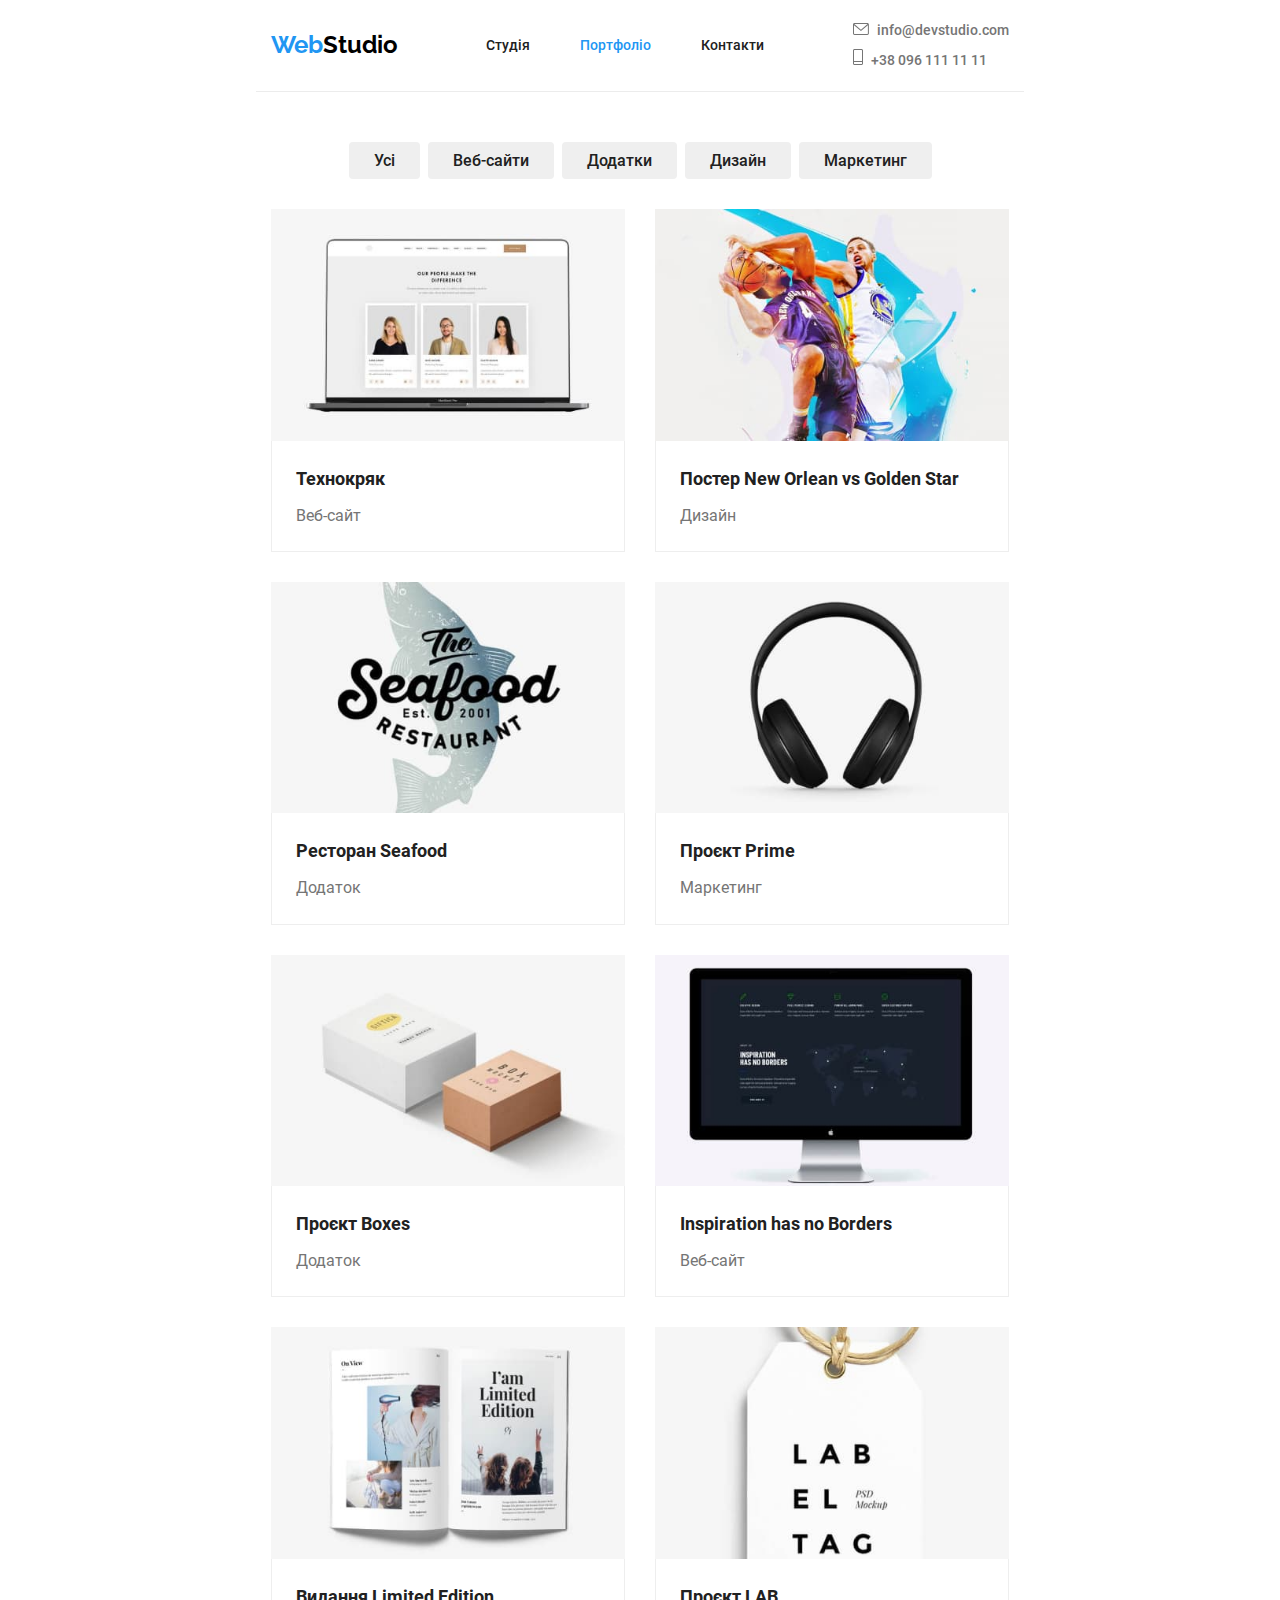
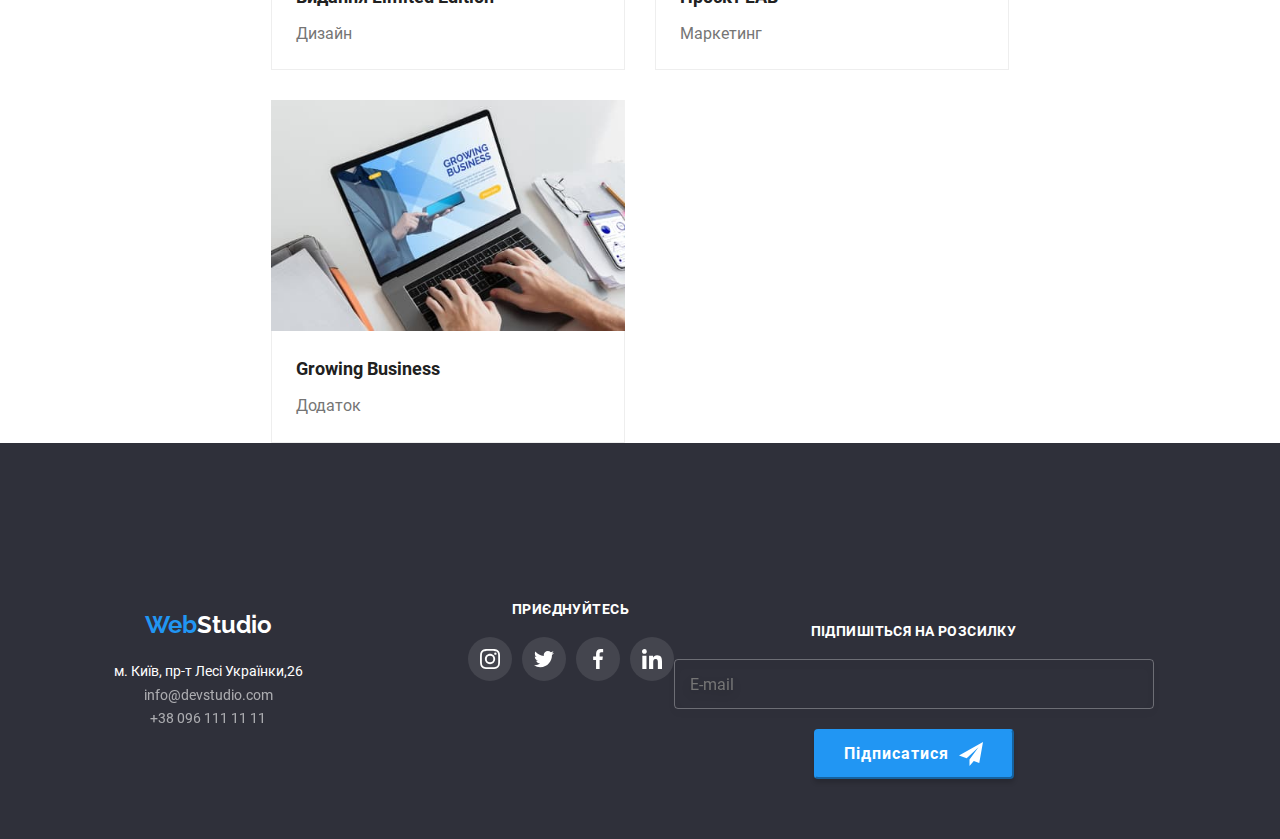
==== commit cecf5dcf: "Test Tab v1.0" ====
--- a/portfolio.html
+++ b/portfolio.html
@@ -15,8 +15,8 @@
         <a href="index.html" class="logo logo__header">
           Web<span class="logo_dark">Studio</span></a>
         <ul class="site-nav">
-          <li class="site-nav__list"> <a href="./index.html" class="site-nav__link site-nav__link_accent">Студія</a></li>
-          <li class="site-nav__list"> <a href="./portfolio.html" class="site-nav__link">Портфоліо</a></li>
+          <li class="site-nav__list"> <a href="./index.html" class="site-nav__link">Студія</a></li>
+          <li class="site-nav__list"> <a href="./portfolio.html" class="site-nav__link site-nav__link_accent">Портфоліо</a></li>
           <li class="site-nav__list"> <a href="" class="site-nav__link">Контакти</a></li>
         </ul>
       </nav>
--- a/css/main.min.css
+++ b/css/main.min.css
@@ -1 +1 @@
-@import"./utils/_fonts.css";:root{--logo-span: #000000;--buttons-links: #2196F3;--title-color: #212121;--txt-about: #757575;--adress-color: #FFFFFF;--buttons-bg: #F5F4FA;--background-color: #2F303A;--link-active: red;--border-color: #EEEEEE;--border-header-color: #ECECEC;--bg-main: #C4C4C4;--clients-border: #AFB1B8;--color-blue-two: #188CE8}@font-face{font-family:"Raleway";font-style:normal;font-weight:700;src:local("Raleway"),url("/fonts/raleway700/raleway-v28-latin_cyrillic-700.woff2") format("woff2"),url("/fonts/raleway700/raleway-v28-latin_cyrillic-700.woff") format("woff")}@font-face{font-family:"Roboto";font-style:normal;font-weight:400;src:local("Roboto"),url("/fonts/roboto400/roboto-v30-latin_cyrillic-regular.woff2") format("woff2"),url("/fonts/roboto400/roboto-v30-latin_cyrillic-regular.woff") format("woff")}@font-face{font-family:"Roboto";font-style:normal;font-weight:500;src:local("Roboto"),url("/fonts/roboto500/roboto-v30-latin_cyrillic-500.woff2") format("woff2"),url("/fonts/roboto500/roboto-v30-latin_cyrillic-500.woff") format("woff")}@font-face{font-family:"Roboto";font-style:normal;font-weight:700;src:local("Roboto"),url("/fonts/roboto700/roboto-v30-latin_cyrillic-700.woff2") format("woff2"),url("/fonts/roboto700/roboto-v30-latin_cyrillic-700.woff") format("woff")}@font-face{font-family:"Roboto";font-style:normal;font-weight:900;src:local("Roboto"),url("/fonts/roboto900/roboto-v30-latin_cyrillic-900.woff2") format("woff2"),url("/fonts/roboto900/roboto-v30-latin_cyrillic-900.woff") format("woff")}.backdrop__is-hidden{visibility:hidden;opacity:0;pointer-events:none}body{font-family:Roboto,sans-serif;color:var(--logo-span)}h1,h2,h3,h4,p{margin-top:0;margin-bottom:0}img{display:block;max-width:100%;height:auto}button,a{cursor:pointer}li{list-style-type:none}a{text-decoration:none}ul,ol{margin-top:0;margin-bottom:0;padding-left:0}.container{width:480px;padding-left:15px;padding-right:15px}.button{display:flex;align-items:center;justify-content:center;font-weight:700;font-size:16px;line-height:1.9;color:var(--adress-color);border-radius:4px;padding-top:10px;padding-bottom:10px;padding-left:32px;padding-right:32px;border-color:var(--buttons-links);background-color:var(--buttons-links);box-shadow:0px 4px 4px rgba(0,0,0,.15)}.logo{font-family:Raleway,sans-serif;font-weight:700;font-size:24px;line-height:1.2;color:var(--buttons-links)}.backdrop{position:fixed;top:0;left:0;width:100%;height:100%;background-color:rgba(0,0,0,.2);z-index:100;transition:opacity 250ms cubic-bezier(0.4, 0, 0.2, 1),visibility 250ms cubic-bezier(0.4, 0, 0.2, 1)}@media screen and (min-width: 480px){.backdrop{width:450px;padding-left:auto;padding-right:auto}}.modal{padding:40px;position:absolute;top:50%;left:50%;transform:translate(-50%, -50%);width:528px;background-color:var(--adress-color);box-shadow:0px 1px 3px rgba(0,0,0,.12),0px 1px 1px rgba(0,0,0,.14),0px 2px 1px rgba(0,0,0,.2);border-radius:4px}@media screen and (min-width: 480px){.modal{width:450px;margin-left:auto;margin-right:auto}}.modal__btn-close{display:flex;align-items:center;justify-content:center;position:absolute;top:8px;right:8px;width:30px;height:30px;background-color:var(--adress-color);border:1px solid rgba(0,0,0,.1);border-radius:50%;transition:fill 250ms cubic-bezier(0.4, 0, 0.2, 1)}.modal__title{margin-bottom:12px;font-weight:700;font-size:20px;line-height:1.5;text-align:center;letter-spacing:.03em;color:var(--title-color)}.modal__form{display:flex;flex-direction:column;text-align:center}.modal__btn-close:hover{fill:var(--buttons-links)}.modal__span{display:block;text-align:left;margin-bottom:4px;font-size:12px;line-height:1.2;letter-spacing:.01em;color:var(--txt-about)}.modal__input{outline:none;width:100%;height:40px;padding-left:42px;border:1px solid rgba(33,33,33,.2);border-radius:4px;transition:border-color 250ms cubic-bezier(0.4, 0, 0.2, 1)}.modal__textarea{margin-bottom:20px;outline:none;width:100%;height:120px;border:1px solid rgba(33,33,33,.2);border-radius:4px;padding:12px 16px;resize:none;transition:border 250ms cubic-bezier(0.4, 0, 0.2, 1),border-radius 250ms cubic-bezier(0.4, 0, 0.2, 1)}.modal__textarea::placeholder{font-size:12px;line-height:1.2;letter-spacing:.01em;color:rgba(117,117,117,.5)}.modal__textarea:focus{border-color:var(--buttons-links)}.modal__svg{position:relative;margin-bottom:10px}.modal__svg-img{position:absolute;top:50%;left:12px;transform:translateY(-50%);fill:var(--title-color);transition:fill 250ms cubic-bezier(0.4, 0, 0.2, 1)}.modal__input-checkbox{appearance:none}.modal__link{text-decoration:underline;font-size:12px;line-height:1.2;letter-spacing:.03em;color:var(--buttons-links)}.modal__label_checkbox{display:flex;align-items:center;justify-content:center;margin-bottom:0}.modal__span-checkbox{font-size:12px;line-height:1.2;letter-spacing:.03em;color:var(--txt-about)}.modal__button_send{padding-left:52px;padding-right:52px;margin:auto;margin-top:30px;width:200px;height:50px;letter-spacing:.06em;transition:background-color 250ms cubic-bezier(0.4, 0, 0.2, 1)}.modal__button:hover{background-color:var(--color-blue-two)}.modal__input:focus{border:1px solid var(--buttons-links);border-radius:4px}.modal__input:focus+.modal__svg-img{fill:var(--buttons-links)}.modal__svg-border{cursor:pointer;margin-right:9px}.modal__svg-focus{display:none;cursor:pointer;margin-right:9px}.modal__input-checkbox:checked+.modal__svg-border{display:none}.modal__input-checkbox:checked~.modal__svg-focus{display:inline-block}.header{border-bottom:1px solid var(--border-header-color)}.container__flex{display:flex;align-items:center;justify-content:space-between;width:100%;padding:10px 15px}@media screen and (min-width: 480px){.container__flex{width:480px;margin-left:auto;margin-right:auto}.navigation__mobile-menu{width:480px;margin-left:auto;margin-right:auto}.header{width:480px;margin-left:auto;margin-right:auto}}.logo_dark{color:var(--logo-span)}.site-nav,.auth-nav{display:none}.navigation__button{background-color:var(--adress-color);border:none}.navigation__button-close{position:absolute;right:15px;top:10px;border:none;background-color:var(--adress-color);transition:fill 250ms cubic-bezier(0.4, 0, 0.2, 1)}.navigation__button-close:hover :focus{fill:var(--buttons-links)}.navigation__mobile-menu{background-color:var(--adress-color);position:fixed;top:0;padding:48px;left:0;padding-right:83px;padding-left:40px;z-index:99;opacity:0;visibility:hidden;pointer-events:none}.navigation__link-mob{font-weight:500;font-size:40px;line-height:1.2;letter-spacing:.02em;color:var(--title-color);transition:color 250ms cubic-bezier(0.4, 0, 0.2, 1)}.navigation__link-mob:hover,.navigation :focus{color:var(--buttons-links)}.navigation__list-links:not(:last-child){margin-bottom:34px}.navigation__list-nav{margin-bottom:302px}.navigation__list-adress_phone{font-weight:500;font-size:34px;line-height:1.2;letter-spacing:.02em;color:var(--buttons-links)}.navigation__contacts-mob{margin-bottom:32px}.navigation__contacts-list{padding-bottom:32px}.navigation__list-adress_mail{font-weight:500;font-size:24px;line-height:1.2;letter-spacing:.02em;color:var(--txt-about)}.navigation__link-social{font-weight:500;font-size:18px;line-height:22px;letter-spacing:.02em;color:var(--buttons-links)}.navigation__list-social{display:flex}.navigation__social-links:not(:last-child){border-right:1px solid rgba(33,33,33,.2);padding-right:10px}.navigation__social-links:not(:first-child){padding-left:10px}.is-open{opacity:1;visibility:visible;pointer-events:auto}@media screen and (min-width: 480px){.main{width:480px;margin-left:auto;margin-right:auto}}.main{background-image:linear-gradient(rgba(47, 48, 58, 0.4), rgba(47, 48, 58, 0.4)),url(/images/about/header_img.jpg);max-width:480px;height:400px;padding:118px 60px;background-color:var(--bg-main);background-repeat:no-repeat;background-size:cover}.main__title{margin-bottom:30px;text-transform:uppercase;text-align:center;font-weight:900;font-size:26px;letter-spacing:.06em;line-height:1.6;color:var(--adress-color)}.button_main{margin:0 auto}@media(min-device-pixel-ratio: 2),(min-resolution: 192dpi),(min-resolution: 2dppx){.main{background-image:url(/images/about/header_img@2x.jpg)}}.about-us{padding-top:60px;padding-bottom:60px}.about-us__block{height:120px;display:flex;align-items:center;justify-content:center;margin-bottom:30px;background-color:var(--buttons-bg)}.about-us__title{font-weight:700;font-size:14px;line-height:1.1;color:var(--title-color);letter-spacing:.03em;text-align:center;margin-bottom:10px}.about-us__description{font-size:14px;line-height:1.7;color:var(--txt-about);letter-spacing:.03em;margin-bottom:30px}.examples{display:none}@media screen and (min-width: 480px){.our-team{width:480px;margin-left:auto;margin-right:auto}}.our-team{background-color:var(--buttons-bg);padding-top:60px;padding-bottom:60px}.our-team__title{font-weight:700;font-size:28px;line-height:1.2;color:var(--title-color);margin-bottom:30px;text-align:center}.our-team__names{font-weight:500;font-size:16px;line-height:1.2;color:var(--title-color);margin-top:30px;margin-bottom:10px;text-align:center}.our-team__position{font-size:16px;line-height:1.2;color:var(--txt-about);margin-bottom:16px;text-align:center}.our-team__logo{display:flex;gap:10px;margin-bottom:24px;justify-content:center}.our-team__link{display:flex;align-items:center;justify-content:center;margin-bottom:24px;fill:var(--clients-border);width:44px;height:44px;border-radius:50%;transition:background-color 250ms cubic-bezier(0.4, 0, 0.2, 1)}.our-team__link:hover,.our-team :focus{fill:var(--adress-color);background-color:var(--buttons-links)}.our-team__list{background-color:var(--adress-color);box-shadow:0px 1px 3px rgba(0,0,0,.12),0px 1px 1px rgba(0,0,0,.14),0px 2px 1px rgba(0,0,0,.2);border-radius:0px 0px 4px 4px}@media screen and (min-width: 480px){.container{width:480px;margin-left:auto;margin-right:auto}}.our-clients{padding-top:60px;padding-bottom:30px}.our-clients__title{margin-bottom:50px;font-weight:700;font-size:28px;line-height:1.2;letter-spacing:.03em;text-align:center}.our-clients__list{display:flex;flex-wrap:wrap}.our-clients__link{width:210px;height:92px;display:flex;align-items:center;justify-content:center;border:1px solid var(--clients-border);border-radius:4px;fill:#afb1b8;transition:fill 250ms cubic-bezier(0.4, 0, 0.2, 1),border-color 250ms cubic-bezier(0.4, 0, 0.2, 1);margin-left:0}.our-clients__link:hover,.our-clients :focus{fill:var(--buttons-links);border-color:var(--buttons-links)}.our-clients__example{width:50%;margin-bottom:30px}.footer{background-color:var(--background-color)}.footer__position{padding-top:60px;padding-bottom:60px}.footer__list{text-align:center}.footer__list_adress{font-style:normal;font-size:14px;line-height:1.7;color:var(--adress-color);transition:color 250ms cubic-bezier(0.4, 0, 0.2, 1)}.footer__list_adress-contacts{text-align:center;font-size:14px;line-height:1.7;color:var(--adress-color);opacity:60%}.footer__list_adress:hover,.footer :focus{color:var(--buttons-links)}.footer__list_links:not(:last-child){margin-bottom:8px}@media screen and (min-width: 480px){.footer{width:480px;margin-left:auto;margin-right:auto}}.logo_light{color:var(--adress-color)}.logo__footer{display:flex;justify-content:center;margin-bottom:20px}.invite{margin-top:60px}.invite__title{text-align:center;font-weight:700;font-size:14px;line-height:1.2;letter-spacing:.03em;text-transform:uppercase;color:var(--adress-color);margin-bottom:20px}.invite__list{padding-bottom:0;display:flex;gap:10px;justify-content:center;margin-bottom:60px}.invite__link{display:flex;align-items:center;justify-content:center;width:44px;height:44px;border-radius:50%;background:rgba(255,255,255,.1);fill:var(--adress-color);transition:background-color 250ms cubic-bezier(0.4, 0, 0.2, 1)}.invite__link:hover,.invite :focus{background-color:var(--buttons-links)}.invite-button__text{display:block;text-align:center;margin-bottom:20px;font-weight:700;font-size:14px;line-height:1.2;letter-spacing:.03em;text-transform:uppercase;color:var(--adress-color)}.invite-button__input{width:100%;height:50px;border:1px solid rgba(255,255,255,.3);filter:drop-shadow(0px 4px 4px rgba(0, 0, 0, 0.15));border-radius:4px;outline:none;background-color:rgba(0,0,0,0);padding:15px;margin-bottom:20px;color:var(--adress-color)}.invite-button__footer{margin:0 auto;width:200px;height:50px;letter-spacing:.06em;padding:0 28px;gap:10px}.buttons__description{display:flex;flex-wrap:wrap;padding-top:50px;padding-bottom:25px}.buttons__description-buttons:hover,.buttons :focus{box-shadow:0px 3px 1px rgba(0,0,0,.1),0px 1px 2px rgba(0,0,0,.08),0px 2px 2px rgba(0,0,0,.12);background-color:var(--buttons-links);color:var(--adress-color)}.buttons__description-buttons{font-weight:500;font-size:16px;line-height:1.6;color:var(--title-color);border-radius:4px;border:none;transition:box-shadow 250ms cubic-bezier(0.4, 0, 0.2, 1),color 250ms cubic-bezier(0.4, 0, 0.2, 1),background-color 250ms cubic-bezier(0.4, 0, 0.2, 1);padding-top:6px;padding-bottom:6px;padding-right:22px;padding-left:22px;margin-bottom:15px}.buttons__description-buttons:first-child{padding-right:25px;padding-left:25px}.buttons__title{display:none}.buttons__list:not(:last-child){margin-right:8px}.our-projects__block{border-bottom:1px solid var(--border-color);border-left:1px solid var(--border-color);border-right:1px solid var(--border-color);padding-left:24px;padding-right:24px;padding-bottom:20px;padding-top:20px}.our-projects__link{display:block;transition:box-shadow 250ms cubic-bezier(0.4, 0, 0.2, 1)}.our-projects__link:hover,.our-projects :focus{box-shadow:0px 1px 1px rgba(0,0,0,.12),0px 4px 4px rgba(0,0,0,.06),1px 4px 6px rgba(0,0,0,.16)}.our-projects__list{margin-bottom:30px}.our-projects__title{font-weight:700;font-size:18px;line-height:2;margin-bottom:4px;color:var(--title-color)}.our-projects__description{font-size:16px;line-height:1.9;color:var(--txt-about)}.our-projects__img{position:relative;overflow:hidden}.our-projects__about{position:absolute;top:0;left:0;width:100%;height:100%;transform:translateY(101%);transition:transform 250ms cubic-bezier(0.4, 0, 0.2, 1);font-size:18px;line-height:1.6;letter-spacing:.03em;color:var(--adress-color);background-color:rgba(33,150,243,.9);padding-top:63px;padding-bottom:63px;padding-left:24px;padding-right:24px}.our-projects__link:hover .our-projects__about{transform:translateY(0%)}/*# sourceMappingURL=main.min.css.map */+@import"./utils/_fonts.css";:root{--logo-span: #000000;--buttons-links: #2196F3;--title-color: #212121;--txt-about: #757575;--adress-color: #FFFFFF;--buttons-bg: #F5F4FA;--background-color: #2F303A;--link-active: red;--border-color: #EEEEEE;--border-header-color: #ECECEC;--bg-main: #C4C4C4;--clients-border: #AFB1B8;--color-blue-two: #188CE8}@font-face{font-family:"Raleway";font-style:normal;font-weight:700;src:local("Raleway"),url("/fonts/raleway700/raleway-v28-latin_cyrillic-700.woff2") format("woff2"),url("/fonts/raleway700/raleway-v28-latin_cyrillic-700.woff") format("woff")}@font-face{font-family:"Roboto";font-style:normal;font-weight:400;src:local("Roboto"),url("/fonts/roboto400/roboto-v30-latin_cyrillic-regular.woff2") format("woff2"),url("/fonts/roboto400/roboto-v30-latin_cyrillic-regular.woff") format("woff")}@font-face{font-family:"Roboto";font-style:normal;font-weight:500;src:local("Roboto"),url("/fonts/roboto500/roboto-v30-latin_cyrillic-500.woff2") format("woff2"),url("/fonts/roboto500/roboto-v30-latin_cyrillic-500.woff") format("woff")}@font-face{font-family:"Roboto";font-style:normal;font-weight:700;src:local("Roboto"),url("/fonts/roboto700/roboto-v30-latin_cyrillic-700.woff2") format("woff2"),url("/fonts/roboto700/roboto-v30-latin_cyrillic-700.woff") format("woff")}@font-face{font-family:"Roboto";font-style:normal;font-weight:900;src:local("Roboto"),url("/fonts/roboto900/roboto-v30-latin_cyrillic-900.woff2") format("woff2"),url("/fonts/roboto900/roboto-v30-latin_cyrillic-900.woff") format("woff")}.backdrop__is-hidden{visibility:hidden;opacity:0;pointer-events:none}body{font-family:Roboto,sans-serif;color:var(--logo-span)}h1,h2,h3,h4,p{margin-top:0;margin-bottom:0}img{display:block;max-width:100%;height:auto}button,a{cursor:pointer}li{list-style-type:none}a{text-decoration:none}ul,ol{margin-top:0;margin-bottom:0;padding-left:0}.container{width:100%;padding-left:15px;padding-right:15px}.button{display:flex;align-items:center;justify-content:center;font-weight:700;font-size:16px;line-height:1.9;color:var(--adress-color);border-radius:4px;padding-top:10px;padding-bottom:10px;padding-left:32px;padding-right:32px;border-color:var(--buttons-links);background-color:var(--buttons-links);box-shadow:0px 4px 4px rgba(0,0,0,.15)}.logo{font-family:Raleway,sans-serif;font-weight:700;font-size:24px;line-height:1.2;color:var(--buttons-links)}.backdrop{position:fixed;top:0;left:0;width:100%;height:100%;background-color:rgba(0,0,0,.2);z-index:100;transition:opacity 250ms cubic-bezier(0.4, 0, 0.2, 1),visibility 250ms cubic-bezier(0.4, 0, 0.2, 1)}.modal{padding:40px;position:absolute;top:50%;left:50%;transform:translate(-50%, -50%);width:528px;background-color:var(--adress-color);box-shadow:0px 1px 3px rgba(0,0,0,.12),0px 1px 1px rgba(0,0,0,.14),0px 2px 1px rgba(0,0,0,.2);border-radius:4px}@media screen and (min-width: 480px){.modal{width:450px;margin-left:auto;margin-right:auto}}.modal__btn-close{display:flex;align-items:center;justify-content:center;position:absolute;top:8px;right:8px;width:30px;height:30px;background-color:var(--adress-color);border:1px solid rgba(0,0,0,.1);border-radius:50%;transition:fill 250ms cubic-bezier(0.4, 0, 0.2, 1)}.modal__title{margin-bottom:12px;font-weight:700;font-size:20px;line-height:1.5;text-align:center;letter-spacing:.03em;color:var(--title-color)}.modal__form{display:flex;flex-direction:column;text-align:center}.modal__btn-close:hover{fill:var(--buttons-links)}.modal__span{display:block;text-align:left;margin-bottom:4px;font-size:12px;line-height:1.2;letter-spacing:.01em;color:var(--txt-about)}.modal__input{outline:none;width:100%;height:40px;padding-left:42px;border:1px solid rgba(33,33,33,.2);border-radius:4px;transition:border-color 250ms cubic-bezier(0.4, 0, 0.2, 1)}.modal__textarea{margin-bottom:20px;outline:none;width:100%;height:120px;border:1px solid rgba(33,33,33,.2);border-radius:4px;padding:12px 16px;resize:none;transition:border 250ms cubic-bezier(0.4, 0, 0.2, 1),border-radius 250ms cubic-bezier(0.4, 0, 0.2, 1)}.modal__textarea::placeholder{font-size:12px;line-height:1.2;letter-spacing:.01em;color:rgba(117,117,117,.5)}.modal__textarea:focus{border-color:var(--buttons-links)}.modal__svg{position:relative;margin-bottom:10px}.modal__svg-img{position:absolute;top:50%;left:12px;transform:translateY(-50%);fill:var(--title-color);transition:fill 250ms cubic-bezier(0.4, 0, 0.2, 1)}.modal__input-checkbox{appearance:none}.modal__link{text-decoration:underline;font-size:12px;line-height:1.2;letter-spacing:.03em;color:var(--buttons-links)}.modal__label_checkbox{display:flex;align-items:center;justify-content:center;margin-bottom:0}.modal__span-checkbox{font-size:12px;line-height:1.2;letter-spacing:.03em;color:var(--txt-about)}.modal__button_send{padding-left:52px;padding-right:52px;margin:auto;margin-top:30px;width:200px;height:50px;letter-spacing:.06em;transition:background-color 250ms cubic-bezier(0.4, 0, 0.2, 1)}.modal__button:hover{background-color:var(--color-blue-two)}.modal__input:focus{border:1px solid var(--buttons-links);border-radius:4px}.modal__input:focus+.modal__svg-img{fill:var(--buttons-links)}.modal__svg-border{cursor:pointer;margin-right:9px}.modal__svg-focus{display:none;cursor:pointer;margin-right:9px}.modal__input-checkbox:checked+.modal__svg-border{display:none}.modal__input-checkbox:checked~.modal__svg-focus{display:inline-block}.header{border-bottom:1px solid var(--border-header-color)}.container__flex{display:flex;align-items:center;justify-content:space-between;width:100%;padding:10px 15px}.logo_dark{color:var(--logo-span)}.site-nav,.auth-nav{display:none}.navigation__button{background-color:var(--adress-color);border:none}.navigation__button-close{position:absolute;right:15px;top:10px;border:none;background-color:var(--adress-color);transition:fill 250ms cubic-bezier(0.4, 0, 0.2, 1)}.navigation__button-close:hover :focus{fill:var(--buttons-links)}.navigation__mobile-menu{background-color:var(--adress-color);position:fixed;top:0;padding:48px;left:0;padding-right:83px;padding-left:40px;z-index:99;width:100vw;height:100vh;opacity:0;visibility:hidden;pointer-events:none}.navigation__link-mob{font-weight:500;font-size:40px;line-height:1.2;letter-spacing:.02em;color:var(--title-color);transition:color 250ms cubic-bezier(0.4, 0, 0.2, 1)}.navigation__link-mob:hover,.navigation :focus{color:var(--buttons-links)}.navigation__list-links:not(:last-child){margin-bottom:34px}.navigation__list-nav{margin-bottom:302px}.navigation__list-adress_phone{font-weight:500;font-size:34px;line-height:1.2;letter-spacing:.02em;color:var(--buttons-links)}.navigation__contacts-mob{margin-bottom:32px}.navigation__contacts-list{padding-bottom:32px}.navigation__list-adress_mail{font-weight:500;font-size:24px;line-height:1.2;letter-spacing:.02em;color:var(--txt-about)}.navigation__link-social{font-weight:500;font-size:18px;line-height:22px;letter-spacing:.02em;color:var(--buttons-links)}.navigation__list-social{display:flex}.navigation__social-links:not(:last-child){border-right:1px solid rgba(33,33,33,.2);padding-right:10px}.navigation__social-links:not(:first-child){padding-left:10px}@media screen and (min-width: 480px){.container__flex{width:480px;margin-left:auto;margin-right:auto}.navigation__mobile-menu{width:480px;margin-left:auto;margin-right:auto}.header{width:480px;margin-left:auto;margin-right:auto}}@media screen and (min-width: 768px){.container__flex{width:768px;margin-left:auto;margin-right:auto;padding:21px 15px}.header{width:768px;margin-left:auto;margin-right:auto}.navigation__button{display:none}.navigation__contacts-mob:not(:last-child){margin-bottom:10px}.site-nav,.auth-nav{display:block}.site-nav{display:flex;align-items:center;margin-left:88px;gap:50px}.site-nav__link{font-weight:500;font-size:14px;line-height:1.2;color:var(--title-color);transition:color 250ms cubic-bezier(0.4, 0, 0.2, 1)}.site-nav__link:hover,.site-nav :focus{color:var(--buttons-links)}.site-nav__link_accent{color:var(--buttons-links)}.auth-nav__link:hover,.auth-nav :focus{color:var(--buttons-links);fill:var(--buttons-links)}.auth-nav__link{font-weight:500;font-size:14px;line-height:1.2;color:var(--txt-about);transition:color 250ms cubic-bezier(0.4, 0, 0.2, 1),fill 250ms cubic-bezier(0.4, 0, 0.2, 1);gap:8px}.auth-nav__mail{margin-bottom:10px}.auth-nav__icon{margin-right:8px;fill:currentColor}.navigation{display:flex;align-items:center}}.is-open{opacity:1;visibility:visible;pointer-events:auto}.main{background-image:linear-gradient(rgba(47, 48, 58, 0.4), rgba(47, 48, 58, 0.4)),url(../images/about/header_img.jpg);height:400px;padding:118px 60px;background-color:var(--bg-main);background-repeat:no-repeat;background-size:cover}.main__title{margin-bottom:30px;text-transform:uppercase;text-align:center;font-weight:900;font-size:26px;letter-spacing:.06em;line-height:1.6;color:var(--adress-color)}.button_main{margin:0 auto}@media screen and (min-width: 480px){.main{width:480px;margin-left:auto;margin-right:auto}}@media screen and (min-width: 768px){.main{width:768px;margin-left:auto;margin-right:auto;padding:118px 204px}}@media(min-device-pixel-ratio: 2),(min-resolution: 192dpi),(min-resolution: 2dppx){.main{background-image:url(/images/about/header_img@2x.jpg)}}.about-us{width:100%;padding-top:60px;padding-bottom:60px}.about-us__block{height:120px;display:flex;align-items:center;justify-content:center;margin-bottom:30px;background-color:var(--buttons-bg)}.about-us__title{font-weight:700;font-size:14px;line-height:1.1;color:var(--title-color);letter-spacing:.03em;text-align:center;margin-bottom:10px}.about-us__description{font-size:14px;line-height:1.7;color:var(--txt-about);letter-spacing:.03em;margin-bottom:30px}@media screen and (min-width: 480px){.about-us{width:480px;margin-left:auto;margin-right:auto}}@media screen and (min-width: 768px){.about-us{width:768px;margin-left:auto;margin-right:auto}.about-us__list{display:flex;flex-wrap:wrap;gap:30px}.about-us__element{width:354px}}.examples{display:none}.our-team{background-color:var(--buttons-bg);padding-top:60px;padding-bottom:60px}.our-team__title{font-weight:700;font-size:28px;line-height:1.2;color:var(--title-color);margin-bottom:30px;text-align:center}.our-team__names{font-weight:500;font-size:16px;line-height:1.2;color:var(--title-color);margin-top:30px;margin-bottom:10px;text-align:center}.our-team__position{font-size:16px;line-height:1.2;color:var(--txt-about);margin-bottom:16px;text-align:center}.our-team__logo{display:flex;gap:10px;margin-bottom:24px;justify-content:center}.our-team__link{display:flex;align-items:center;justify-content:center;margin-bottom:24px;fill:var(--clients-border);width:44px;height:44px;border-radius:50%;transition:background-color 250ms cubic-bezier(0.4, 0, 0.2, 1)}.our-team__link:hover,.our-team :focus{fill:var(--adress-color);background-color:var(--buttons-links)}.our-team__list{background-color:var(--adress-color);box-shadow:0px 1px 3px rgba(0,0,0,.12),0px 1px 1px rgba(0,0,0,.14),0px 2px 1px rgba(0,0,0,.2);border-radius:0px 0px 4px 4px}@media screen and (min-width: 480px){.our-team{width:480px;margin-left:auto;margin-right:auto}}@media screen and (min-width: 768px){.our-team{width:768px;margin-left:auto;margin-right:auto}.our-team__members{display:flex;flex-wrap:wrap;gap:30px}.our-team__list{width:354px}}.our-clients{padding-top:60px;padding-bottom:30px}.our-clients__title{margin-bottom:50px;font-weight:700;font-size:28px;line-height:1.2;letter-spacing:.03em;text-align:center}.our-clients__list{display:flex;flex-wrap:wrap;gap:30px}.our-clients__link{width:210px;height:92px;display:flex;align-items:center;justify-content:center;border:1px solid var(--clients-border);border-radius:4px;fill:#afb1b8;transition:fill 250ms cubic-bezier(0.4, 0, 0.2, 1),border-color 250ms cubic-bezier(0.4, 0, 0.2, 1);margin-left:0}.our-clients__link:hover,.our-clients :focus{fill:var(--buttons-links);border-color:var(--buttons-links)}.our-clients__example{width:210px}@media screen and (min-width: 480px){.our-clients__container{width:480px;margin-left:auto;margin-right:auto}}@media screen and (min-width: 768px){.our-clients__container{width:768px;margin-left:auto;margin-right:auto}.our-clients{padding-bottom:60px}}.footer{background-color:var(--background-color)}.footer__position{padding-top:60px;padding-bottom:60px}.footer__list{text-align:center}.footer__list_adress{font-style:normal;font-size:14px;line-height:1.7;color:var(--adress-color);transition:color 250ms cubic-bezier(0.4, 0, 0.2, 1)}.footer__list_adress-contacts{text-align:center;font-size:14px;line-height:1.7;color:var(--adress-color);opacity:60%}.footer__list_adress:hover,.footer :focus{color:var(--buttons-links)}.footer__list_links:not(:last-child){margin-bottom:8px}.logo_light{color:var(--adress-color)}.logo__footer{display:flex;justify-content:center;margin-bottom:20px}.invite{margin-top:60px}.invite__title{text-align:center;font-weight:700;font-size:14px;line-height:1.2;letter-spacing:.03em;text-transform:uppercase;color:var(--adress-color);margin-bottom:20px}.invite__list{padding-bottom:0;display:flex;gap:10px;justify-content:center;margin-bottom:60px}.invite__link{display:flex;align-items:center;justify-content:center;width:44px;height:44px;border-radius:50%;background:rgba(255,255,255,.1);fill:var(--adress-color);transition:background-color 250ms cubic-bezier(0.4, 0, 0.2, 1)}.invite__link:hover,.invite :focus{background-color:var(--buttons-links)}.invite-button__text{display:block;text-align:center;margin-bottom:20px;font-weight:700;font-size:14px;line-height:1.2;letter-spacing:.03em;text-transform:uppercase;color:var(--adress-color)}.invite-button__input{width:100%;height:50px;border:1px solid rgba(255,255,255,.3);filter:drop-shadow(0px 4px 4px rgba(0, 0, 0, 0.15));border-radius:4px;outline:none;background-color:rgba(0,0,0,0);padding:15px;margin-bottom:20px;color:var(--adress-color)}.invite-button__footer{margin:0 auto;width:200px;height:50px;letter-spacing:.06em;padding:0 28px;gap:10px}@media screen and (min-width: 480px){.invite-button{width:480px;margin-left:auto;margin-right:auto}}@media screen and (min-width: 768px){.container__position_foo{display:flex;align-items:center;justify-content:center;flex-wrap:wrap;padding-top:60px;padding-right:89px;padding-left:76px}.invite__position{margin-top:0}.footer__contacts{margin-right:165px}.invite-button{margin-top:60px}}.buttons__description{display:flex;flex-wrap:wrap;padding-top:50px;padding-bottom:25px}.buttons__description-buttons:hover,.buttons :focus{box-shadow:0px 3px 1px rgba(0,0,0,.1),0px 1px 2px rgba(0,0,0,.08),0px 2px 2px rgba(0,0,0,.12);background-color:var(--buttons-links);color:var(--adress-color)}.buttons__description-buttons{font-weight:500;font-size:16px;line-height:1.6;color:var(--title-color);border-radius:4px;border:none;transition:box-shadow 250ms cubic-bezier(0.4, 0, 0.2, 1),color 250ms cubic-bezier(0.4, 0, 0.2, 1),background-color 250ms cubic-bezier(0.4, 0, 0.2, 1);padding-top:6px;padding-bottom:6px;margin-bottom:15px}.buttons__description-buttons:first-child{padding-right:25px;padding-left:25px}.buttons__title{display:none}.buttons__list:not(:last-child){margin-right:8px}@media screen and (min-width: 768px){.buttons{width:768px;margin-left:auto;margin-right:auto;justify-content:center}.buttons__description{justify-content:center;padding-bottom:30px}.buttons__description-buttons{margin-bottom:0}}.our-projects__block{border-bottom:1px solid var(--border-color);border-left:1px solid var(--border-color);border-right:1px solid var(--border-color);padding-left:24px;padding-right:24px;padding-bottom:20px;padding-top:20px}.our-projects__link{display:block;transition:box-shadow 250ms cubic-bezier(0.4, 0, 0.2, 1)}.our-projects__link:hover,.our-projects :focus{box-shadow:0px 1px 1px rgba(0,0,0,.12),0px 4px 4px rgba(0,0,0,.06),1px 4px 6px rgba(0,0,0,.16)}.our-projects__list{margin-bottom:30px}.our-projects__title{font-weight:700;font-size:18px;line-height:2;margin-bottom:4px;color:var(--title-color)}.our-projects__description{font-size:16px;line-height:1.9;color:var(--txt-about)}.our-projects__img{position:relative;overflow:hidden}.our-projects__about{position:absolute;top:0;left:0;width:100%;height:100%;transform:translateY(101%);transition:transform 250ms cubic-bezier(0.4, 0, 0.2, 1);font-size:18px;line-height:1.6;letter-spacing:.03em;color:var(--adress-color);background-color:rgba(33,150,243,.9);padding-top:63px;padding-bottom:63px;padding-left:24px;padding-right:24px}.our-projects__link:hover .our-projects__about{transform:translateY(0%)}@media screen and (min-width: 768px){.our-projects{width:768px;margin-left:auto;margin-right:auto;display:flex;flex-wrap:wrap;gap:30px}.our-projects__list{width:354px;margin-bottom:0}.our-projects__about{padding-top:49px;padding-bottom:77px}}/*# sourceMappingURL=main.min.css.map */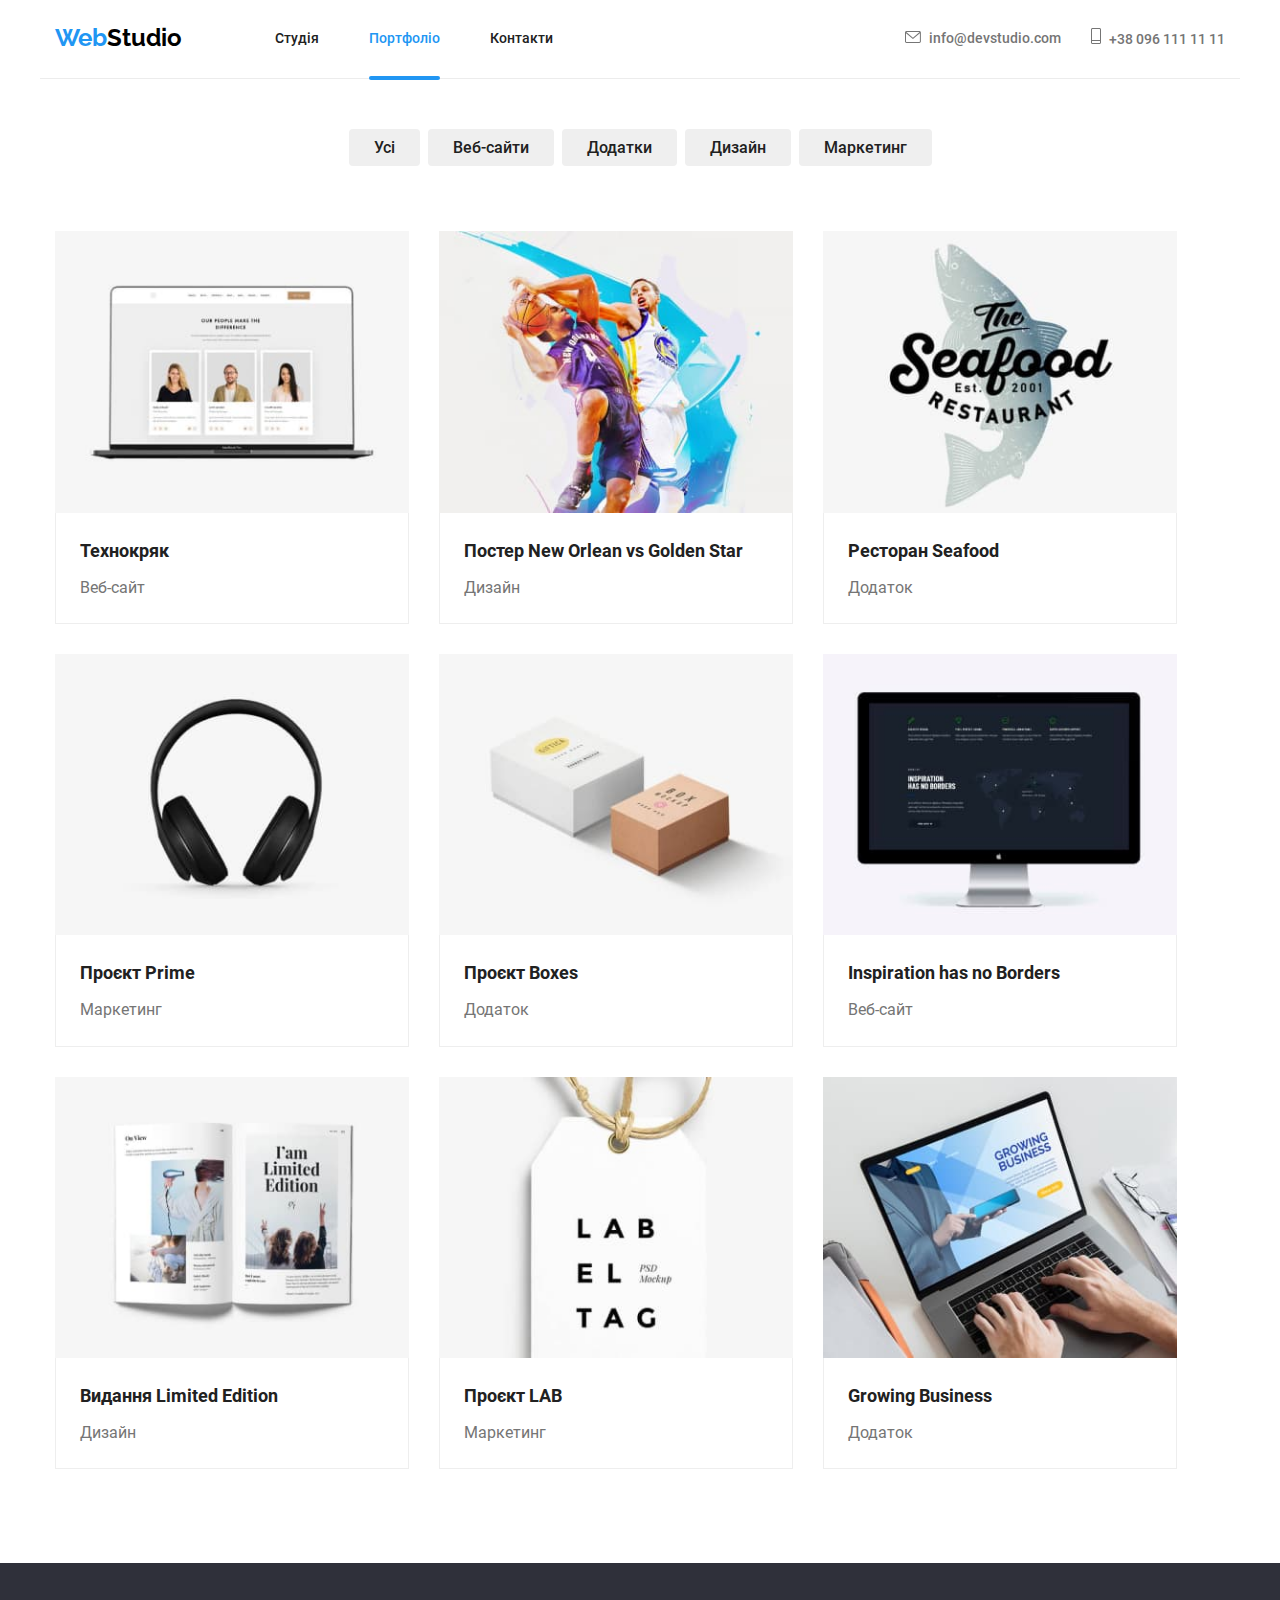
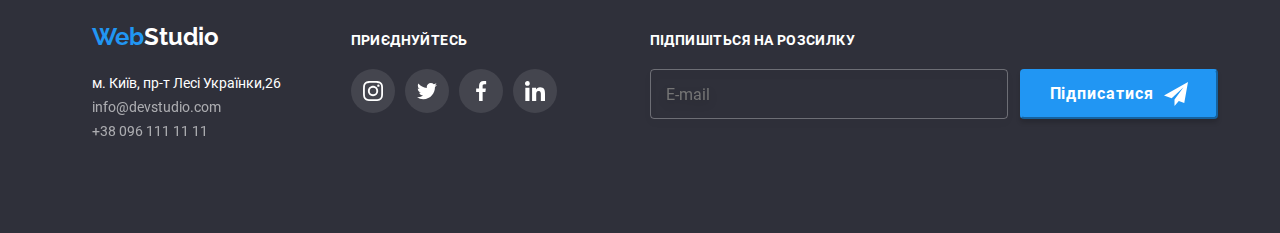
==== commit 7c37ccb9: "Test v1.0" ====
--- a/portfolio.html
+++ b/portfolio.html
@@ -101,7 +101,14 @@
         <li class="our-projects__list">
             <a href="" class="our-projects__link">
             <div class="our-projects__img">
-            <img srcset="./images/portfolio/portfolio_1.jpg 1x, ./images/portfolio/portfolio_1@2x.jpg 2x" src="./images/portfolio/portfolio_1.jpg" alt="Ноутбук">
+              <picture>
+                <source srcset="./images/portfolio/portfolio_1desk.jpg 1x, ./images/portfolio/portfolio_1desk@2x.jpg 2x" media="(min-width :1200px)">
+                <source srcset="./images/portfolio/portfolio_1desk.webp 1x, ./images/portfolio/portfolio_1desk@2x.webp 2x" media="(min-width :1200px)">
+                <source srcset="./images/portfolio/portfolio_1tab.jpg 1x, ./images/portfolio/portfolio_1tab@2x.jpg 2x" media="(min-width :768px)">
+                <source srcset="./images/portfolio/portfolio_1tab.webp 1x, ./images/portfolio/portfolio_1tab@2x.webp 2x" media="(min-width :768px)">
+                <source srcset="./images/portfolio/portfolio_1.webp 1x, ./images/portfolio/portfolio_1@2x.webp 2x" media="(min-width :480-px)">
+                <img srcset="./images/portfolio/portfolio_1@2x.jpg 2x" src="./images/portfolio/portfolio_1.jpg" alt="Ноутбук">
+              </picture>
             <p class="our-projects__about">Ресурс пропонує комплексні пропозиції з різним рівнем функціоналу та сервісів. Все це дозволить відвідувачу отримати вичерпні відомості про компанію чи приватну особу.</p>
             </div>
             <div class="our-projects__block">
@@ -113,8 +120,20 @@
         <li class="our-projects__list">
             <a href="" class="our-projects__link">
             <div class="our-projects__img">
-            <img srcset="./images/portfolio/portfolio_2.jpg 1x, ./images/portfolio/portfolio_2@2x.jpg 2x" src="./images/portfolio/portfolio_2.jpg" alt="Спорт">
-            <p class="our-projects__about">Ресурс пропонує комплексні пропозиції з різним рівнем функціоналу та сервісів. Все це дозволить відвідувачу отримати вичерпні відомості про компанію чи приватну особу.</p>
+            <picture>
+              <source srcset="./images/portfolio/portfolio_2desk.jpg 1x, ./images/portfolio/portfolio_2desk@2x.jpg 2x"
+                media="(min-width :1200px)">
+              <source srcset="./images/portfolio/portfolio_2desk.webp 1x, ./images/portfolio/portfolio_2desk@2x.webp 2x"
+                media="(min-width :1200px)">
+              <source srcset="./images/portfolio/portfolio_2tab.jpg 1x, ./images/portfolio/portfolio_2tab@2x.jpg 2x"
+                media="(min-width :768px)">
+              <source srcset="./images/portfolio/portfolio_2tab.webp 1x, ./images/portfolio/portfolio_2tab@2x.webp 2x"
+                media="(min-width :768px)">
+              <source srcset="./images/portfolio/portfolio_2.webp 1x, ./images/portfolio/portfolio_2@2x.webp 2x"
+                media="(min-width :480-px)">
+              <img srcset="./images/portfolio/portfolio_2@2x.jpg 2x" src="./images/portfolio/portfolio_2.jpg" alt="Спорт">
+            </picture>
+              <p class="our-projects__about">Ресурс пропонує комплексні пропозиції з різним рівнем функціоналу та сервісів. Все це дозволить відвідувачу отримати вичерпні відомості про компанію чи приватну особу.</p>
             </div>
             <div class="our-projects__block">
             <h2 class="our-projects__title">Постер New Orlean vs Golden Star</h2>
@@ -125,8 +144,20 @@
         <li class="our-projects__list">
             <a href="" class="our-projects__link">
             <div class="our-projects__img">
-            <img srcset="./images/portfolio/portfolio_3.jpg 1x, ./images/portfolio/portfolio_3@2x.jpg 2x" src="./images/portfolio/portfolio_3.jpg" alt="Ресторан">
-            <p class="our-projects__about">Ресурс пропонує комплексні пропозиції з різним рівнем функціоналу та сервісів. Все це дозволить відвідувачу отримати вичерпні відомості про компанію чи приватну особу.</p>
+            <picture>
+              <source srcset="./images/portfolio/portfolio_3desk.jpg 1x, ./images/portfolio/portfolio_3desk@2x.jpg 2x"
+                media="(min-width :1200px)">
+              <source srcset="./images/portfolio/portfolio_3desk.webp 1x, ./images/portfolio/portfolio_3desk@2x.webp 2x"
+                media="(min-width :1200px)">
+              <source srcset="./images/portfolio/portfolio_3tab.jpg 1x, ./images/portfolio/portfolio_3tab@2x.jpg 2x"
+                media="(min-width :768px)">
+              <source srcset="./images/portfolio/portfolio_3tab.webp 1x, ./images/portfolio/portfolio_3tab@2x.webp 2x"
+                media="(min-width :768px)">
+              <source srcset="./images/portfolio/portfolio_3.webp 1x, ./images/portfolio/portfolio_3@2x.webp 2x"
+                media="(min-width :480-px)">
+              <img srcset="./images/portfolio/portfolio_3@2x.jpg 2x" src="./images/portfolio/portfolio_3.jpg" alt="Ресторан">
+            </picture>
+              <p class="our-projects__about">Ресурс пропонує комплексні пропозиції з різним рівнем функціоналу та сервісів. Все це дозволить відвідувачу отримати вичерпні відомості про компанію чи приватну особу.</p>
             </div>
             <div class="our-projects__block">
             <h2 class="our-projects__title">Ресторан Seafood</h2>
@@ -137,8 +168,20 @@
         <li class="our-projects__list">
             <a href="" class="our-projects__link">
             <div class="our-projects__img">
-            <img srcset="./images/portfolio/portfolio_4.jpg 1x, ./images/portfolio/portfolio_4@2x.jpg 2x" src="./images/portfolio/portfolio_4.jpg" alt="Навушники">
-            <p class="our-projects__about">Ресурс пропонує комплексні пропозиції з різним рівнем функціоналу та сервісів. Все це дозволить відвідувачу отримати вичерпні відомості про компанію чи приватну особу.</p>
+            <picture>
+              <source srcset="./images/portfolio/portfolio_4desk.jpg 1x, ./images/portfolio/portfolio_4desk@2x.jpg 2x"
+                media="(min-width :1200px)">
+              <source srcset="./images/portfolio/portfolio_4desk.webp 1x, ./images/portfolio/portfolio_4desk@2x.webp 2x"
+                media="(min-width :1200px)">
+              <source srcset="./images/portfolio/portfolio_4tab.jpg 1x, ./images/portfolio/portfolio_4tab@2x.jpg 2x"
+                media="(min-width :768px)">
+              <source srcset="./images/portfolio/portfolio_4tab.webp 1x, ./images/portfolio/portfolio_4tab@2x.webp 2x"
+                media="(min-width :768px)">
+              <source srcset="./images/portfolio/portfolio_4.webp 1x, ./images/portfolio/portfolio_4@2x.webp 2x"
+                media="(min-width :480-px)">
+              <img srcset="./images/portfolio/portfolio_4@2x.jpg 2x" src="./images/portfolio/portfolio_4.jpg" alt="Навушники">
+            </picture>
+              <p class="our-projects__about">Ресурс пропонує комплексні пропозиції з різним рівнем функціоналу та сервісів. Все це дозволить відвідувачу отримати вичерпні відомості про компанію чи приватну особу.</p>
             </div>
             <div class="our-projects__block">
             <h2 class="our-projects__title">Проєкт Prime</h2>
@@ -149,8 +192,20 @@
         <li class="our-projects__list">
             <a href="" class="our-projects__link">
             <div class="our-projects__img">
-            <img srcset="./images/portfolio/portfolio_5.jpg 1x, ./images/portfolio/portfolio_5@2x.jpg 2x" src="./images/portfolio/portfolio_5.jpg" alt="Коробки">
-            <p class="our-projects__about">Ресурс пропонує комплексні пропозиції з різним рівнем функціоналу та сервісів. Все це дозволить відвідувачу отримати вичерпні відомості про компанію чи приватну особу.</p>
+            <picture>
+              <source srcset="./images/portfolio/portfolio_5desk.jpg 1x, ./images/portfolio/portfolio_5desk@2x.jpg 2x"
+                media="(min-width :1200px)">
+              <source srcset="./images/portfolio/portfolio_5desk.webp 1x, ./images/portfolio/portfolio_5desk@2x.webp 2x"
+                media="(min-width :1200px)">
+              <source srcset="./images/portfolio/portfolio_5tab.jpg 1x, ./images/portfolio/portfolio_5tab@2x.jpg 2x"
+                media="(min-width :768px)">
+              <source srcset="./images/portfolio/portfolio_5tab.webp 1x, ./images/portfolio/portfolio_5tab@2x.webp 2x"
+                media="(min-width :768px)">
+              <source srcset="./images/portfolio/portfolio_5.webp 1x, ./images/portfolio/portfolio_5@2x.webp 2x"
+                media="(min-width :480-px)">
+              <img srcset="./images/portfolio/portfolio_5@2x.jpg 2x" src="./images/portfolio/portfolio_5.jpg" alt="Коробки">
+            </picture>
+              <p class="our-projects__about">Ресурс пропонує комплексні пропозиції з різним рівнем функціоналу та сервісів. Все це дозволить відвідувачу отримати вичерпні відомості про компанію чи приватну особу.</p>
             </div>
             <div class="our-projects__block">
             <h2 class="our-projects__title">Проєкт Boxes</h2>
@@ -161,8 +216,20 @@
         <li class="our-projects__list">
             <a href="" class="our-projects__link">
             <div class="our-projects__img">
-            <img srcset="./images/portfolio/portfolio_6.jpg 1x, ./images/portfolio/portfolio_6@2x.jpg 2x" src="./images/portfolio/portfolio_6.jpg" alt="Монітор">
-            <p class="our-projects__about">Ресурс пропонує комплексні пропозиції з різним рівнем функціоналу та сервісів. Все це дозволить відвідувачу отримати вичерпні відомості про компанію чи приватну особу.</p>
+            <picture>
+              <source srcset="./images/portfolio/portfolio_6desk.jpg 1x, ./images/portfolio/portfolio_6desk@2x.jpg 2x"
+                media="(min-width :1200px)">
+              <source srcset="./images/portfolio/portfolio_6desk.webp 1x, ./images/portfolio/portfolio_6desk@2x.webp 2x"
+                media="(min-width :1200px)">
+              <source srcset="./images/portfolio/portfolio_6tab.jpg 1x, ./images/portfolio/portfolio_6tab@2x.jpg 2x"
+                media="(min-width :768px)">
+              <source srcset="./images/portfolio/portfolio_6tab.webp 1x, ./images/portfolio/portfolio_6tab@2x.webp 2x"
+                media="(min-width :768px)">
+              <source srcset="./images/portfolio/portfolio_6.webp 1x, ./images/portfolio/portfolio_6@2x.webp 2x"
+                media="(min-width :480-px)">
+              <img srcset="./images/portfolio/portfolio_6@2x.jpg 2x" src="./images/portfolio/portfolio_6.jpg" alt="Монітор">
+            </picture>
+              <p class="our-projects__about">Ресурс пропонує комплексні пропозиції з різним рівнем функціоналу та сервісів. Все це дозволить відвідувачу отримати вичерпні відомості про компанію чи приватну особу.</p>
             </div>
             <div class="our-projects__block">
             <h2 class="our-projects__title">Inspiration has no Borders</h2>
@@ -173,8 +240,20 @@
         <li class="our-projects__list"> 
             <a href="" class="our-projects__link">
             <div class="our-projects__img">
-            <img srcset="./images/portfolio/portfolio_7.jpg 1x, ./images/portfolio/portfolio_7@2x.jpg 2x" src="./images/portfolio/portfolio_7.jpg" alt="Книга">
-            <p class="our-projects__about">Ресурс пропонує комплексні пропозиції з різним рівнем функціоналу та сервісів. Все це дозволить відвідувачу отримати вичерпні відомості про компанію чи приватну особу.</p>
+            <picture>
+            <source srcset="./images/portfolio/portfolio_7desk.jpg 1x, ./images/portfolio/portfolio_7desk@2x.jpg 2x"
+              media="(min-width :1200px)">
+            <source srcset="./images/portfolio/portfolio_7desk.webp 1x, ./images/portfolio/portfolio_7desk@2x.webp 2x"
+              media="(min-width :1200px)">
+            <source srcset="./images/portfolio/portfolio_7tab.jpg 1x, ./images/portfolio/portfolio_7tab@2x.jpg 2x"
+              media="(min-width :768px)">
+            <source srcset="./images/portfolio/portfolio_7tab.webp 1x, ./images/portfolio/portfolio_7tab@2x.webp 2x"
+              media="(min-width :768px)">
+            <source srcset="./images/portfolio/portfolio_7.webp 1x, ./images/portfolio/portfolio_7@2x.webp 2x"
+              media="(min-width :480-px)">
+              <img srcset="./images/portfolio/portfolio_7@2x.jpg 2x" src="./images/portfolio/portfolio_7.jpg" alt="Книга">
+            </picture>
+              <p class="our-projects__about">Ресурс пропонує комплексні пропозиції з різним рівнем функціоналу та сервісів. Все це дозволить відвідувачу отримати вичерпні відомості про компанію чи приватну особу.</p>
             </div>
             <div class="our-projects__block">
             <h2 class="our-projects__title">Видання Limited Edition</h2>
@@ -185,8 +264,20 @@
         <li class="our-projects__list">
             <a href="" class="our-projects__link">
             <div class="our-projects__img">
-            <img srcset="./images/portfolio/portfolio_8.jpg 1x, ./images/portfolio/portfolio_8@2x.jpg 2x" src="./images/portfolio/portfolio_8.jpg" alt="Стікер">
-            <p class="our-projects__about">Ресурс пропонує комплексні пропозиції з різним рівнем функціоналу та сервісів. Все це дозволить відвідувачу отримати вичерпні відомості про компанію чи приватну особу.</p>
+            <picture>
+              <source srcset="./images/portfolio/portfolio_8desk.jpg 1x, ./images/portfolio/portfolio_8desk@2x.jpg 2x"
+                media="(min-width :1200px)">
+              <source srcset="./images/portfolio/portfolio_8desk.webp 1x, ./images/portfolio/portfolio_8desk@2x.webp 2x"
+                media="(min-width :1200px)">
+              <source srcset="./images/portfolio/portfolio_8tab.jpg 1x, ./images/portfolio/portfolio_8tab@2x.jpg 2x"
+                media="(min-width :768px)">
+              <source srcset="./images/portfolio/portfolio_8tab.webp 1x, ./images/portfolio/portfolio_8tab@2x.webp 2x"
+                media="(min-width :768px)">
+              <source srcset="./images/portfolio/portfolio_8.webp 1x, ./images/portfolio/portfolio_8@2x.webp 2x"
+                media="(min-width :480-px)">
+              <img srcset="./images/portfolio/portfolio_8@2x.jpg 2x" src="./images/portfolio/portfolio_8.jpg" alt="Стікер">
+            </picture>
+              <p class="our-projects__about">Ресурс пропонує комплексні пропозиції з різним рівнем функціоналу та сервісів. Все це дозволить відвідувачу отримати вичерпні відомості про компанію чи приватну особу.</p>
             </div>
             <div class="our-projects__block">
             <h2 class="our-projects__title">Проєкт LAB</h2>
@@ -197,8 +288,20 @@
         <li class="our-projects__list">
             <a href="" class="our-projects__link">
             <div class="our-projects__img">
-            <img srcset="./images/portfolio/portfolio_9.jpg 1x, ./images/portfolio/portfolio_9@2x.jpg 2x" src="./images/portfolio/portfolio_9.jpg" alt="Бізнес">
-            <p class="our-projects__about">Ресурс пропонує комплексні пропозиції з різним рівнем функціоналу та сервісів. Все це дозволить відвідувачу отримати вичерпні відомості про компанію чи приватну особу.</p>
+            <picture>
+              <source srcset="./images/portfolio/portfolio_9desk.jpg 1x, ./images/portfolio/portfolio_9desk@2x.jpg 2x"
+                media="(min-width :1200px)">
+              <source srcset="./images/portfolio/portfolio_9desk.webp 1x, ./images/portfolio/portfolio_9desk@2x.webp 2x"
+                media="(min-width :1200px)">
+              <source srcset="./images/portfolio/portfolio_9tab.jpg 1x, ./images/portfolio/portfolio_9tab@2x.jpg 2x"
+                media="(min-width :768px)">
+              <source srcset="./images/portfolio/portfolio_9tab.webp 1x, ./images/portfolio/portfolio_9tab@2x.webp 2x"
+                media="(min-width :768px)">
+              <source srcset="./images/portfolio/portfolio_9.webp 1x, ./images/portfolio/portfolio_9@2x.webp 2x"
+                media="(min-width :480-px)">
+              <img srcset="./images/portfolio/portfolio_9@2x.jpg 2x" src="./images/portfolio/portfolio_9.jpg" alt="Бізнес">
+            </picture>
+              <p class="our-projects__about">Ресурс пропонує комплексні пропозиції з різним рівнем функціоналу та сервісів. Все це дозволить відвідувачу отримати вичерпні відомості про компанію чи приватну особу.</p>
             </div>
             <div class="our-projects__block">
             <h2 class="our-projects__title">Growing Business</h2>
@@ -275,4 +378,5 @@
     </div>
   </div>
 </footer>
+<script src="./javascript/modal.js"></script>
 </body>--- a/css/main.min.css
+++ b/css/main.min.css
@@ -1 +1 @@
-@import"./utils/_fonts.css";:root{--logo-span: #000000;--buttons-links: #2196F3;--title-color: #212121;--txt-about: #757575;--adress-color: #FFFFFF;--buttons-bg: #F5F4FA;--background-color: #2F303A;--link-active: red;--border-color: #EEEEEE;--border-header-color: #ECECEC;--bg-main: #C4C4C4;--clients-border: #AFB1B8;--color-blue-two: #188CE8}@font-face{font-family:"Raleway";font-style:normal;font-weight:700;src:local("Raleway"),url("/fonts/raleway700/raleway-v28-latin_cyrillic-700.woff2") format("woff2"),url("/fonts/raleway700/raleway-v28-latin_cyrillic-700.woff") format("woff")}@font-face{font-family:"Roboto";font-style:normal;font-weight:400;src:local("Roboto"),url("/fonts/roboto400/roboto-v30-latin_cyrillic-regular.woff2") format("woff2"),url("/fonts/roboto400/roboto-v30-latin_cyrillic-regular.woff") format("woff")}@font-face{font-family:"Roboto";font-style:normal;font-weight:500;src:local("Roboto"),url("/fonts/roboto500/roboto-v30-latin_cyrillic-500.woff2") format("woff2"),url("/fonts/roboto500/roboto-v30-latin_cyrillic-500.woff") format("woff")}@font-face{font-family:"Roboto";font-style:normal;font-weight:700;src:local("Roboto"),url("/fonts/roboto700/roboto-v30-latin_cyrillic-700.woff2") format("woff2"),url("/fonts/roboto700/roboto-v30-latin_cyrillic-700.woff") format("woff")}@font-face{font-family:"Roboto";font-style:normal;font-weight:900;src:local("Roboto"),url("/fonts/roboto900/roboto-v30-latin_cyrillic-900.woff2") format("woff2"),url("/fonts/roboto900/roboto-v30-latin_cyrillic-900.woff") format("woff")}.backdrop__is-hidden{visibility:hidden;opacity:0;pointer-events:none}body{font-family:Roboto,sans-serif;color:var(--logo-span)}h1,h2,h3,h4,p{margin-top:0;margin-bottom:0}img{display:block;max-width:100%;height:auto}button,a{cursor:pointer}li{list-style-type:none}a{text-decoration:none}ul,ol{margin-top:0;margin-bottom:0;padding-left:0}.container{width:100%;padding-left:15px;padding-right:15px}.button{display:flex;align-items:center;justify-content:center;font-weight:700;font-size:16px;line-height:1.9;color:var(--adress-color);border-radius:4px;padding-top:10px;padding-bottom:10px;padding-left:32px;padding-right:32px;border-color:var(--buttons-links);background-color:var(--buttons-links);box-shadow:0px 4px 4px rgba(0,0,0,.15)}.logo{font-family:Raleway,sans-serif;font-weight:700;font-size:24px;line-height:1.2;color:var(--buttons-links)}.backdrop{position:fixed;top:0;left:0;width:100%;height:100%;background-color:rgba(0,0,0,.2);z-index:100;transition:opacity 250ms cubic-bezier(0.4, 0, 0.2, 1),visibility 250ms cubic-bezier(0.4, 0, 0.2, 1)}.modal{padding:40px;position:absolute;top:50%;left:50%;transform:translate(-50%, -50%);width:528px;background-color:var(--adress-color);box-shadow:0px 1px 3px rgba(0,0,0,.12),0px 1px 1px rgba(0,0,0,.14),0px 2px 1px rgba(0,0,0,.2);border-radius:4px}@media screen and (min-width: 480px){.modal{width:450px;margin-left:auto;margin-right:auto}}.modal__btn-close{display:flex;align-items:center;justify-content:center;position:absolute;top:8px;right:8px;width:30px;height:30px;background-color:var(--adress-color);border:1px solid rgba(0,0,0,.1);border-radius:50%;transition:fill 250ms cubic-bezier(0.4, 0, 0.2, 1)}.modal__title{margin-bottom:12px;font-weight:700;font-size:20px;line-height:1.5;text-align:center;letter-spacing:.03em;color:var(--title-color)}.modal__form{display:flex;flex-direction:column;text-align:center}.modal__btn-close:hover{fill:var(--buttons-links)}.modal__span{display:block;text-align:left;margin-bottom:4px;font-size:12px;line-height:1.2;letter-spacing:.01em;color:var(--txt-about)}.modal__input{outline:none;width:100%;height:40px;padding-left:42px;border:1px solid rgba(33,33,33,.2);border-radius:4px;transition:border-color 250ms cubic-bezier(0.4, 0, 0.2, 1)}.modal__textarea{margin-bottom:20px;outline:none;width:100%;height:120px;border:1px solid rgba(33,33,33,.2);border-radius:4px;padding:12px 16px;resize:none;transition:border 250ms cubic-bezier(0.4, 0, 0.2, 1),border-radius 250ms cubic-bezier(0.4, 0, 0.2, 1)}.modal__textarea::placeholder{font-size:12px;line-height:1.2;letter-spacing:.01em;color:rgba(117,117,117,.5)}.modal__textarea:focus{border-color:var(--buttons-links)}.modal__svg{position:relative;margin-bottom:10px}.modal__svg-img{position:absolute;top:50%;left:12px;transform:translateY(-50%);fill:var(--title-color);transition:fill 250ms cubic-bezier(0.4, 0, 0.2, 1)}.modal__input-checkbox{appearance:none}.modal__link{text-decoration:underline;font-size:12px;line-height:1.2;letter-spacing:.03em;color:var(--buttons-links)}.modal__label_checkbox{display:flex;align-items:center;justify-content:center;margin-bottom:0}.modal__span-checkbox{font-size:12px;line-height:1.2;letter-spacing:.03em;color:var(--txt-about)}.modal__button_send{padding-left:52px;padding-right:52px;margin:auto;margin-top:30px;width:200px;height:50px;letter-spacing:.06em;transition:background-color 250ms cubic-bezier(0.4, 0, 0.2, 1)}.modal__button:hover{background-color:var(--color-blue-two)}.modal__input:focus{border:1px solid var(--buttons-links);border-radius:4px}.modal__input:focus+.modal__svg-img{fill:var(--buttons-links)}.modal__svg-border{cursor:pointer;margin-right:9px}.modal__svg-focus{display:none;cursor:pointer;margin-right:9px}.modal__input-checkbox:checked+.modal__svg-border{display:none}.modal__input-checkbox:checked~.modal__svg-focus{display:inline-block}.header{border-bottom:1px solid var(--border-header-color)}.container__flex{display:flex;align-items:center;justify-content:space-between;width:100%;padding:10px 15px}.logo_dark{color:var(--logo-span)}.site-nav,.auth-nav{display:none}.navigation__button{background-color:var(--adress-color);border:none}.navigation__button-close{position:absolute;right:15px;top:10px;border:none;background-color:var(--adress-color);transition:fill 250ms cubic-bezier(0.4, 0, 0.2, 1)}.navigation__button-close:hover :focus{fill:var(--buttons-links)}.navigation__mobile-menu{background-color:var(--adress-color);position:fixed;top:0;padding:48px;left:0;padding-right:83px;padding-left:40px;z-index:99;width:100vw;height:100vh;opacity:0;visibility:hidden;pointer-events:none}.navigation__link-mob{font-weight:500;font-size:40px;line-height:1.2;letter-spacing:.02em;color:var(--title-color);transition:color 250ms cubic-bezier(0.4, 0, 0.2, 1)}.navigation__link-mob:hover,.navigation :focus{color:var(--buttons-links)}.navigation__list-links:not(:last-child){margin-bottom:34px}.navigation__list-nav{margin-bottom:302px}.navigation__list-adress_phone{font-weight:500;font-size:34px;line-height:1.2;letter-spacing:.02em;color:var(--buttons-links)}.navigation__contacts-mob{margin-bottom:32px}.navigation__contacts-list{padding-bottom:32px}.navigation__list-adress_mail{font-weight:500;font-size:24px;line-height:1.2;letter-spacing:.02em;color:var(--txt-about)}.navigation__link-social{font-weight:500;font-size:18px;line-height:22px;letter-spacing:.02em;color:var(--buttons-links)}.navigation__list-social{display:flex}.navigation__social-links:not(:last-child){border-right:1px solid rgba(33,33,33,.2);padding-right:10px}.navigation__social-links:not(:first-child){padding-left:10px}@media screen and (min-width: 480px){.container__flex{width:480px;margin-left:auto;margin-right:auto}.navigation__mobile-menu{width:480px;margin-left:auto;margin-right:auto}.header{width:480px;margin-left:auto;margin-right:auto}}@media screen and (min-width: 768px){.container__flex{width:768px;margin-left:auto;margin-right:auto;padding:21px 15px}.header{width:768px;margin-left:auto;margin-right:auto}.navigation__button{display:none}.navigation__contacts-mob:not(:last-child){margin-bottom:10px}.site-nav,.auth-nav{display:block}.site-nav{display:flex;align-items:center;margin-left:88px;gap:50px}.site-nav__link{font-weight:500;font-size:14px;line-height:1.2;color:var(--title-color);transition:color 250ms cubic-bezier(0.4, 0, 0.2, 1)}.site-nav__link:hover,.site-nav :focus{color:var(--buttons-links)}.site-nav__link_accent{color:var(--buttons-links)}.auth-nav__link:hover,.auth-nav :focus{color:var(--buttons-links);fill:var(--buttons-links)}.auth-nav__link{font-weight:500;font-size:14px;line-height:1.2;color:var(--txt-about);transition:color 250ms cubic-bezier(0.4, 0, 0.2, 1),fill 250ms cubic-bezier(0.4, 0, 0.2, 1);gap:8px}.auth-nav__mail{margin-bottom:10px}.auth-nav__icon{margin-right:8px;fill:currentColor}.navigation{display:flex;align-items:center}}.is-open{opacity:1;visibility:visible;pointer-events:auto}.main{background-image:linear-gradient(rgba(47, 48, 58, 0.4), rgba(47, 48, 58, 0.4)),url(../images/about/header_img.jpg);height:400px;padding:118px 60px;background-color:var(--bg-main);background-repeat:no-repeat;background-size:cover}.main__title{margin-bottom:30px;text-transform:uppercase;text-align:center;font-weight:900;font-size:26px;letter-spacing:.06em;line-height:1.6;color:var(--adress-color)}.button_main{margin:0 auto}@media screen and (min-width: 480px){.main{width:480px;margin-left:auto;margin-right:auto}}@media screen and (min-width: 768px){.main{width:768px;margin-left:auto;margin-right:auto;padding:118px 204px}}@media(min-device-pixel-ratio: 2),(min-resolution: 192dpi),(min-resolution: 2dppx){.main{background-image:url(/images/about/header_img@2x.jpg)}}.about-us{width:100%;padding-top:60px;padding-bottom:60px}.about-us__block{height:120px;display:flex;align-items:center;justify-content:center;margin-bottom:30px;background-color:var(--buttons-bg)}.about-us__title{font-weight:700;font-size:14px;line-height:1.1;color:var(--title-color);letter-spacing:.03em;text-align:center;margin-bottom:10px}.about-us__description{font-size:14px;line-height:1.7;color:var(--txt-about);letter-spacing:.03em;margin-bottom:30px}@media screen and (min-width: 480px){.about-us{width:480px;margin-left:auto;margin-right:auto}}@media screen and (min-width: 768px){.about-us{width:768px;margin-left:auto;margin-right:auto}.about-us__list{display:flex;flex-wrap:wrap;gap:30px}.about-us__element{width:354px}}.examples{display:none}.our-team{background-color:var(--buttons-bg);padding-top:60px;padding-bottom:60px}.our-team__title{font-weight:700;font-size:28px;line-height:1.2;color:var(--title-color);margin-bottom:30px;text-align:center}.our-team__names{font-weight:500;font-size:16px;line-height:1.2;color:var(--title-color);margin-top:30px;margin-bottom:10px;text-align:center}.our-team__position{font-size:16px;line-height:1.2;color:var(--txt-about);margin-bottom:16px;text-align:center}.our-team__logo{display:flex;gap:10px;margin-bottom:24px;justify-content:center}.our-team__link{display:flex;align-items:center;justify-content:center;margin-bottom:24px;fill:var(--clients-border);width:44px;height:44px;border-radius:50%;transition:background-color 250ms cubic-bezier(0.4, 0, 0.2, 1)}.our-team__link:hover,.our-team :focus{fill:var(--adress-color);background-color:var(--buttons-links)}.our-team__list{background-color:var(--adress-color);box-shadow:0px 1px 3px rgba(0,0,0,.12),0px 1px 1px rgba(0,0,0,.14),0px 2px 1px rgba(0,0,0,.2);border-radius:0px 0px 4px 4px}@media screen and (min-width: 480px){.our-team{width:480px;margin-left:auto;margin-right:auto}}@media screen and (min-width: 768px){.our-team{width:768px;margin-left:auto;margin-right:auto}.our-team__members{display:flex;flex-wrap:wrap;gap:30px}.our-team__list{width:354px}}.our-clients{padding-top:60px;padding-bottom:30px}.our-clients__title{margin-bottom:50px;font-weight:700;font-size:28px;line-height:1.2;letter-spacing:.03em;text-align:center}.our-clients__list{display:flex;flex-wrap:wrap;gap:30px}.our-clients__link{width:210px;height:92px;display:flex;align-items:center;justify-content:center;border:1px solid var(--clients-border);border-radius:4px;fill:#afb1b8;transition:fill 250ms cubic-bezier(0.4, 0, 0.2, 1),border-color 250ms cubic-bezier(0.4, 0, 0.2, 1);margin-left:0}.our-clients__link:hover,.our-clients :focus{fill:var(--buttons-links);border-color:var(--buttons-links)}.our-clients__example{width:210px}@media screen and (min-width: 480px){.our-clients__container{width:480px;margin-left:auto;margin-right:auto}}@media screen and (min-width: 768px){.our-clients__container{width:768px;margin-left:auto;margin-right:auto}.our-clients{padding-bottom:60px}}.footer{background-color:var(--background-color)}.footer__position{padding-top:60px;padding-bottom:60px}.footer__list{text-align:center}.footer__list_adress{font-style:normal;font-size:14px;line-height:1.7;color:var(--adress-color);transition:color 250ms cubic-bezier(0.4, 0, 0.2, 1)}.footer__list_adress-contacts{text-align:center;font-size:14px;line-height:1.7;color:var(--adress-color);opacity:60%}.footer__list_adress:hover,.footer :focus{color:var(--buttons-links)}.footer__list_links:not(:last-child){margin-bottom:8px}.logo_light{color:var(--adress-color)}.logo__footer{display:flex;justify-content:center;margin-bottom:20px}.invite{margin-top:60px}.invite__title{text-align:center;font-weight:700;font-size:14px;line-height:1.2;letter-spacing:.03em;text-transform:uppercase;color:var(--adress-color);margin-bottom:20px}.invite__list{padding-bottom:0;display:flex;gap:10px;justify-content:center;margin-bottom:60px}.invite__link{display:flex;align-items:center;justify-content:center;width:44px;height:44px;border-radius:50%;background:rgba(255,255,255,.1);fill:var(--adress-color);transition:background-color 250ms cubic-bezier(0.4, 0, 0.2, 1)}.invite__link:hover,.invite :focus{background-color:var(--buttons-links)}.invite-button__text{display:block;text-align:center;margin-bottom:20px;font-weight:700;font-size:14px;line-height:1.2;letter-spacing:.03em;text-transform:uppercase;color:var(--adress-color)}.invite-button__input{width:100%;height:50px;border:1px solid rgba(255,255,255,.3);filter:drop-shadow(0px 4px 4px rgba(0, 0, 0, 0.15));border-radius:4px;outline:none;background-color:rgba(0,0,0,0);padding:15px;margin-bottom:20px;color:var(--adress-color)}.invite-button__footer{margin:0 auto;width:200px;height:50px;letter-spacing:.06em;padding:0 28px;gap:10px}@media screen and (min-width: 480px){.invite-button{width:480px;margin-left:auto;margin-right:auto}}@media screen and (min-width: 768px){.container__position_foo{display:flex;align-items:center;justify-content:center;flex-wrap:wrap;padding-top:60px;padding-right:89px;padding-left:76px}.invite__position{margin-top:0}.footer__contacts{margin-right:165px}.invite-button{margin-top:60px}}.buttons__description{display:flex;flex-wrap:wrap;padding-top:50px;padding-bottom:25px}.buttons__description-buttons:hover,.buttons :focus{box-shadow:0px 3px 1px rgba(0,0,0,.1),0px 1px 2px rgba(0,0,0,.08),0px 2px 2px rgba(0,0,0,.12);background-color:var(--buttons-links);color:var(--adress-color)}.buttons__description-buttons{font-weight:500;font-size:16px;line-height:1.6;color:var(--title-color);border-radius:4px;border:none;transition:box-shadow 250ms cubic-bezier(0.4, 0, 0.2, 1),color 250ms cubic-bezier(0.4, 0, 0.2, 1),background-color 250ms cubic-bezier(0.4, 0, 0.2, 1);padding-top:6px;padding-bottom:6px;margin-bottom:15px}.buttons__description-buttons:first-child{padding-right:25px;padding-left:25px}.buttons__title{display:none}.buttons__list:not(:last-child){margin-right:8px}@media screen and (min-width: 768px){.buttons{width:768px;margin-left:auto;margin-right:auto;justify-content:center}.buttons__description{justify-content:center;padding-bottom:30px}.buttons__description-buttons{margin-bottom:0}}.our-projects__block{border-bottom:1px solid var(--border-color);border-left:1px solid var(--border-color);border-right:1px solid var(--border-color);padding-left:24px;padding-right:24px;padding-bottom:20px;padding-top:20px}.our-projects__link{display:block;transition:box-shadow 250ms cubic-bezier(0.4, 0, 0.2, 1)}.our-projects__link:hover,.our-projects :focus{box-shadow:0px 1px 1px rgba(0,0,0,.12),0px 4px 4px rgba(0,0,0,.06),1px 4px 6px rgba(0,0,0,.16)}.our-projects__list{margin-bottom:30px}.our-projects__title{font-weight:700;font-size:18px;line-height:2;margin-bottom:4px;color:var(--title-color)}.our-projects__description{font-size:16px;line-height:1.9;color:var(--txt-about)}.our-projects__img{position:relative;overflow:hidden}.our-projects__about{position:absolute;top:0;left:0;width:100%;height:100%;transform:translateY(101%);transition:transform 250ms cubic-bezier(0.4, 0, 0.2, 1);font-size:18px;line-height:1.6;letter-spacing:.03em;color:var(--adress-color);background-color:rgba(33,150,243,.9);padding-top:63px;padding-bottom:63px;padding-left:24px;padding-right:24px}.our-projects__link:hover .our-projects__about{transform:translateY(0%)}@media screen and (min-width: 768px){.our-projects{width:768px;margin-left:auto;margin-right:auto;display:flex;flex-wrap:wrap;gap:30px}.our-projects__list{width:354px;margin-bottom:0}.our-projects__about{padding-top:49px;padding-bottom:77px}}/*# sourceMappingURL=main.min.css.map */+@import"./utils/_fonts.css";:root{--logo-span: #000000;--buttons-links: #2196F3;--title-color: #212121;--txt-about: #757575;--adress-color: #FFFFFF;--buttons-bg: #F5F4FA;--background-color: #2F303A;--link-active: red;--border-color: #EEEEEE;--border-header-color: #ECECEC;--bg-main: #C4C4C4;--clients-border: #AFB1B8;--color-blue-two: #188CE8}@font-face{font-family:"Raleway";font-style:normal;font-weight:700;src:local("Raleway"),url("/fonts/raleway700/raleway-v28-latin_cyrillic-700.woff2") format("woff2"),url("/fonts/raleway700/raleway-v28-latin_cyrillic-700.woff") format("woff")}@font-face{font-family:"Roboto";font-style:normal;font-weight:400;src:local("Roboto"),url("/fonts/roboto400/roboto-v30-latin_cyrillic-regular.woff2") format("woff2"),url("/fonts/roboto400/roboto-v30-latin_cyrillic-regular.woff") format("woff")}@font-face{font-family:"Roboto";font-style:normal;font-weight:500;src:local("Roboto"),url("/fonts/roboto500/roboto-v30-latin_cyrillic-500.woff2") format("woff2"),url("/fonts/roboto500/roboto-v30-latin_cyrillic-500.woff") format("woff")}@font-face{font-family:"Roboto";font-style:normal;font-weight:700;src:local("Roboto"),url("/fonts/roboto700/roboto-v30-latin_cyrillic-700.woff2") format("woff2"),url("/fonts/roboto700/roboto-v30-latin_cyrillic-700.woff") format("woff")}@font-face{font-family:"Roboto";font-style:normal;font-weight:900;src:local("Roboto"),url("/fonts/roboto900/roboto-v30-latin_cyrillic-900.woff2") format("woff2"),url("/fonts/roboto900/roboto-v30-latin_cyrillic-900.woff") format("woff")}.backdrop__is-hidden{visibility:hidden;opacity:0;pointer-events:none}body{font-family:Roboto,sans-serif;color:var(--logo-span)}h1,h2,h3,h4,p{margin-top:0;margin-bottom:0}img{display:block;max-width:100%;height:auto}button,a{cursor:pointer}li{list-style-type:none}a{text-decoration:none}ul,ol{margin-top:0;margin-bottom:0;padding-left:0}.container{width:100%;padding-left:15px;padding-right:15px}@media screen and (min-width: 480px){.container{width:480px;margin-left:auto;margin-right:auto}}@media screen and (min-width: 768px){.container{width:768px;margin-left:auto;margin-right:auto}}@media screen and (min-width: 1200px){.container{width:1200px;margin-left:auto;margin-right:auto}}.button{display:flex;align-items:center;justify-content:center;font-weight:700;font-size:16px;line-height:1.9;color:var(--adress-color);border-radius:4px;padding-top:10px;padding-bottom:10px;padding-left:32px;padding-right:32px;border-color:var(--buttons-links);background-color:var(--buttons-links);box-shadow:0px 4px 4px rgba(0,0,0,.15)}.logo{font-family:Raleway,sans-serif;font-weight:700;font-size:24px;line-height:1.2;color:var(--buttons-links)}.backdrop{position:fixed;top:0;left:0;width:100%;height:100%;background-color:rgba(0,0,0,.2);z-index:100;transition:opacity 250ms cubic-bezier(0.4, 0, 0.2, 1),visibility 250ms cubic-bezier(0.4, 0, 0.2, 1)}.modal{padding:40px;position:absolute;top:50%;left:50%;transform:translate(-50%, -50%);width:528px;background-color:var(--adress-color);box-shadow:0px 1px 3px rgba(0,0,0,.12),0px 1px 1px rgba(0,0,0,.14),0px 2px 1px rgba(0,0,0,.2);border-radius:4px}@media screen and (min-width: 480px){.modal{width:450px;margin-left:auto;margin-right:auto}}@media screen and (min-width: 1200px){.modal{width:528px;margin-left:auto;margin-right:auto}}.modal__btn-close{display:flex;align-items:center;justify-content:center;position:absolute;top:8px;right:8px;width:30px;height:30px;background-color:var(--adress-color);border:1px solid rgba(0,0,0,.1);border-radius:50%;transition:fill 250ms cubic-bezier(0.4, 0, 0.2, 1)}.modal__title{margin-bottom:12px;font-weight:700;font-size:20px;line-height:1.5;text-align:center;letter-spacing:.03em;color:var(--title-color)}.modal__form{display:flex;flex-direction:column;text-align:center}.modal__btn-close:hover{fill:var(--buttons-links)}.modal__span{display:block;text-align:left;margin-bottom:4px;font-size:12px;line-height:1.2;letter-spacing:.01em;color:var(--txt-about)}.modal__input{outline:none;width:100%;height:40px;padding-left:42px;border:1px solid rgba(33,33,33,.2);border-radius:4px;transition:border-color 250ms cubic-bezier(0.4, 0, 0.2, 1)}.modal__textarea{margin-bottom:20px;outline:none;width:100%;height:120px;border:1px solid rgba(33,33,33,.2);border-radius:4px;padding:12px 16px;resize:none;transition:border 250ms cubic-bezier(0.4, 0, 0.2, 1),border-radius 250ms cubic-bezier(0.4, 0, 0.2, 1)}.modal__textarea::placeholder{font-size:12px;line-height:1.2;letter-spacing:.01em;color:rgba(117,117,117,.5)}.modal__textarea:focus{border-color:var(--buttons-links)}.modal__svg{position:relative;margin-bottom:10px}.modal__svg-img{position:absolute;top:50%;left:12px;transform:translateY(-50%);fill:var(--title-color);transition:fill 250ms cubic-bezier(0.4, 0, 0.2, 1)}.modal__input-checkbox{appearance:none}.modal__link{text-decoration:underline;font-size:12px;line-height:1.2;letter-spacing:.03em;color:var(--buttons-links)}.modal__label_checkbox{display:flex;align-items:center;justify-content:center;margin-bottom:0}.modal__span-checkbox{font-size:12px;line-height:1.2;letter-spacing:.03em;color:var(--txt-about)}.modal__button_send{padding-left:52px;padding-right:52px;margin:auto;margin-top:30px;width:200px;height:50px;letter-spacing:.06em;transition:background-color 250ms cubic-bezier(0.4, 0, 0.2, 1)}.modal__button:hover{background-color:var(--color-blue-two)}.modal__input:focus{border:1px solid var(--buttons-links);border-radius:4px}.modal__input:focus+.modal__svg-img{fill:var(--buttons-links)}.modal__svg-border{cursor:pointer;margin-right:9px}.modal__svg-focus{display:none;cursor:pointer;margin-right:9px}.modal__input-checkbox:checked+.modal__svg-border{display:none}.modal__input-checkbox:checked~.modal__svg-focus{display:inline-block}@media screen and (min-width: 768px){.backdrop{width:768px;margin-left:auto;margin-right:auto}}@media screen and (min-width: 1200px){.backdrop{width:100%}.modal__span-checkbox{font-size:14px;line-height:1.7;letter-spacing:.03em}.modal__link{font-size:14px;line-height:1.7;letter-spacing:.03em}}.header{border-bottom:1px solid var(--border-header-color)}.container__flex{display:flex;align-items:center;justify-content:space-between;width:100%;padding:10px 15px}.logo_dark{color:var(--logo-span)}.site-nav,.auth-nav{display:none}.navigation__button{background-color:var(--adress-color);border:none}.navigation__button-close{position:absolute;right:15px;top:10px;border:none;background-color:var(--adress-color);transition:fill 250ms cubic-bezier(0.4, 0, 0.2, 1)}.navigation__button-close:hover :focus{fill:var(--buttons-links)}.navigation__mobile-menu{background-color:var(--adress-color);position:fixed;top:0;padding:48px;left:0;padding-right:83px;padding-left:40px;z-index:99;width:100vw;height:100vh;opacity:0;visibility:hidden;pointer-events:none}.navigation__link-mob{font-weight:500;font-size:40px;line-height:1.2;letter-spacing:.02em;color:var(--title-color);transition:color 250ms cubic-bezier(0.4, 0, 0.2, 1)}.navigation__link-mob:hover,.navigation :focus{color:var(--buttons-links)}.navigation__list-links:not(:last-child){margin-bottom:34px}.navigation__list-nav{margin-bottom:302px}.navigation__list-adress_phone{font-weight:500;font-size:34px;line-height:1.2;letter-spacing:.02em;color:var(--buttons-links)}.navigation__contacts-mob{margin-bottom:32px}.navigation__contacts-list{padding-bottom:32px}.navigation__list-adress_mail{font-weight:500;font-size:24px;line-height:1.2;letter-spacing:.02em;color:var(--txt-about)}.navigation__link-social{font-weight:500;font-size:18px;line-height:22px;letter-spacing:.02em;color:var(--buttons-links)}.navigation__list-social{display:flex}.navigation__social-links:not(:last-child){border-right:1px solid rgba(33,33,33,.2);padding-right:10px}.navigation__social-links:not(:first-child){padding-left:10px}@media screen and (min-width: 480px){.container__flex{width:480px;margin-left:auto;margin-right:auto}.navigation__mobile-menu{width:480px;margin-left:auto;margin-right:auto}.header{width:480px;margin-left:auto;margin-right:auto}}@media screen and (min-width: 768px){.container__flex{width:768px;margin-left:auto;margin-right:auto;padding:21px 15px}.header{width:768px;margin-left:auto;margin-right:auto}.navigation__button{display:none}.navigation__contacts-mob:not(:last-child){margin-bottom:10px}.site-nav,.auth-nav{display:block}.site-nav{display:flex;align-items:center;margin-left:88px;gap:50px}.site-nav__link{font-weight:500;font-size:14px;line-height:1.2;color:var(--title-color);transition:color 250ms cubic-bezier(0.4, 0, 0.2, 1)}.site-nav__link:hover,.site-nav :focus{color:var(--buttons-links)}.site-nav__link{position:relative}.site-nav__link_accent::after{content:"";display:block;width:100%;height:4px;background-color:var(--buttons-links);border-radius:2px;position:absolute;margin-top:34px}.site-nav__link_accent{color:var(--buttons-links)}.auth-nav__link:hover,.auth-nav :focus{color:var(--buttons-links);fill:var(--buttons-links)}.auth-nav__link{font-weight:500;font-size:14px;line-height:1.2;color:var(--txt-about);transition:color 250ms cubic-bezier(0.4, 0, 0.2, 1),fill 250ms cubic-bezier(0.4, 0, 0.2, 1);gap:8px}.auth-nav__mail{margin-bottom:10px}.auth-nav__icon{margin-right:8px;fill:currentColor}.navigation{display:flex;align-items:center}}@media screen and (min-width: 1200px){.container__flex{width:1200px;padding-top:24px;padding-bottom:25px;margin-left:auto;margin-right:auto}.logo__header{margin-right:93px}.header{width:1200px;margin-left:auto;margin-right:auto}.site-nav{margin-left:0;margin-right:315px}.site-nav__link{position:relative}.site-nav__link_accent::after{content:"";display:block;width:100%;height:4px;background-color:var(--buttons-links);border-radius:2px;position:absolute;margin-top:28px}.auth-nav{display:flex;align-items:center;gap:30px}.auth-nav__link:hover,.auth-nav :focus{color:var(--buttons-links);fill:var(--buttons-links)}.auth-nav__mail{margin-bottom:0}.auth-nav__icon{gap:30px}}.is-open{opacity:1;visibility:visible;pointer-events:auto}.main{background-image:linear-gradient(rgba(47, 48, 58, 0.4), rgba(47, 48, 58, 0.4)),url(../images/about/header_img.jpg);height:400px;padding:118px 60px;background-color:var(--bg-main);background-repeat:no-repeat;background-size:cover}.main__title{margin-bottom:30px;text-transform:uppercase;text-align:center;font-weight:900;font-size:26px;letter-spacing:.06em;line-height:1.6;color:var(--adress-color)}.button_main{margin:0 auto}@media screen and (min-width: 480px){.main{width:480px;margin-left:auto;margin-right:auto}}@media(min-device-pixel-ratio: 2),(min-resolution: 192dpi),(min-resolution: 2dppx){.main{background-image:url(../images/about/header_img@2x.jpg)}}@media screen and (min-width: 768px){.main{width:768px;margin-left:auto;margin-right:auto;padding:118px 204px}.main{background-image:linear-gradient(rgba(47, 48, 58, 0.4), rgba(47, 48, 58, 0.4)),url(/images/about/header_tab.jpg)}}@media screen and (min-device-pixel-ratio: 2)and (min-width: 768px),screen and (min-resolution: 192dpi),screen and (min-resolution: 2dppx)and (min-width: 768px){.main{background-image:url(/images/about/header_tab@2x.jpg)}}@media screen and (min-width: 1200px){.main{width:100%;height:600px;margin-left:auto;margin-right:auto;padding:280px 482px;max-width:1600px;background-image:linear-gradient(rgba(47, 48, 58, 0.4), rgba(47, 48, 58, 0.4)),url(/images/about/header_desk.jpg)}.main__position{padding-bottom:200px;padding-top:200px}.main__container{display:flex;flex-direction:column;align-items:center;text-align:center}.main__title{width:696px;margin-bottom:30px;text-transform:uppercase;font-weight:900;font-size:44px;letter-spacing:.06em;line-height:1.4}}@media screen and (min-device-pixel-ratio: 2)and (min-width: 1200px),screen and (min-resolution: 192dpi)and (min-width: 1200px),screen and (min-resolution: 2dppx)and (min-width: 1200px){.main{background-image:url(/images/about/header_desk@2x.jpg)}}.about-us{width:100%;padding-top:60px;padding-bottom:60px}.about-us__block{height:120px;display:flex;align-items:center;justify-content:center;margin-bottom:30px;background-color:var(--buttons-bg)}.about-us__title{font-weight:700;font-size:14px;line-height:1.1;color:var(--title-color);letter-spacing:.03em;text-align:center;margin-bottom:10px}.about-us__description{font-size:14px;line-height:1.7;color:var(--txt-about);letter-spacing:.03em;margin-bottom:30px}@media screen and (min-width: 480px){.about-us{width:480px;margin-left:auto;margin-right:auto}}@media screen and (min-width: 768px){.about-us{width:768px;margin-left:auto;margin-right:auto}.about-us__list{display:flex;flex-wrap:wrap;gap:30px}.about-us__element{width:354px}}@media screen and (min-width: 1200px){.about-us{width:1200px;margin-left:auto;margin-right:auto;padding-bottom:0}.about-us__position{padding-top:94px}.about-us__block{width:270px;height:120px;margin-bottom:30px}.about-us__element{width:270px}.about-us__title{text-align:start}.about-us__description{margin-bottom:0px}}.examples{display:none}@media screen and (min-width: 1200px){.examples{display:block}.examples__position{padding-top:94px;padding-bottom:94px}.examples__list{display:flex;justify-content:center}.examples__title{font-weight:700;font-size:36px;line-height:1.2;color:var(--title-color);margin-bottom:50px}.examples__element{position:relative}.examples__element:not(:last-child){margin-right:30px}.examples__description{display:flex;align-items:center;justify-content:center;position:absolute;bottom:0;width:100%;height:70px;background-color:rgba(47,48,58,.8);font-weight:700;font-size:14px;line-height:1.1;text-align:center;letter-spacing:.03em;text-transform:uppercase;color:var(--adress-color)}.container__position_xmpls{display:flex;flex-direction:column;text-align:center}}.our-team{background-color:var(--buttons-bg);padding-top:60px;padding-bottom:60px}.our-team__title{font-weight:700;font-size:28px;line-height:1.2;color:var(--title-color);margin-bottom:30px;text-align:center}.our-team__names{font-weight:500;font-size:16px;line-height:1.2;color:var(--title-color);margin-top:30px;margin-bottom:10px;text-align:center}.our-team__position{font-size:16px;line-height:1.2;color:var(--txt-about);margin-bottom:16px;text-align:center}.our-team__logo{display:flex;gap:10px;margin-bottom:24px;justify-content:center}.our-team__link{display:flex;align-items:center;justify-content:center;margin-bottom:24px;fill:var(--clients-border);width:44px;height:44px;border-radius:50%;transition:background-color 250ms cubic-bezier(0.4, 0, 0.2, 1)}.our-team__link:hover,.our-team :focus{fill:var(--adress-color);background-color:var(--buttons-links)}.our-team__list{background-color:var(--adress-color);box-shadow:0px 1px 3px rgba(0,0,0,.12),0px 1px 1px rgba(0,0,0,.14),0px 2px 1px rgba(0,0,0,.2);border-radius:0px 0px 4px 4px}@media screen and (min-width: 480px){.our-team{width:100%;margin-left:auto;margin-right:auto}.container__position_ourt{width:480px;margin-left:auto;margin-right:auto}}@media screen and (min-width: 768px){.our-team{width:100%;margin-left:auto;margin-right:auto}.our-team__members{display:flex;flex-wrap:wrap;gap:30px}.our-team__list{width:354px}.container__position_ourt{width:768px;margin-left:auto;margin-right:auto}}@media screen and (min-width: 1200px){.our-team{width:100%;margin-left:auto;margin-right:auto}.our-team__logo{margin-bottom:30px}.our-team__list{width:270px}.container__position_ourt{width:1200px;margin-left:auto;margin-right:auto}}.our-clients{padding-top:60px;padding-bottom:30px}.our-clients__title{margin-bottom:50px;font-weight:700;font-size:28px;line-height:1.2;letter-spacing:.03em;text-align:center}.our-clients__list{display:flex;flex-wrap:wrap;gap:30px}.our-clients__link{width:210px;height:92px;display:flex;align-items:center;justify-content:center;border:1px solid var(--clients-border);border-radius:4px;fill:#afb1b8;transition:fill 250ms cubic-bezier(0.4, 0, 0.2, 1),border-color 250ms cubic-bezier(0.4, 0, 0.2, 1);margin-left:0}.our-clients__link:hover,.our-clients :focus{fill:var(--buttons-links);border-color:var(--buttons-links)}.our-clients__example{width:210px}@media screen and (min-width: 480px){.our-clients__container{width:480px;margin-left:auto;margin-right:auto}}@media screen and (min-width: 768px){.our-clients__container{width:768px;margin-left:auto;margin-right:auto}.our-clients{padding-bottom:60px}}@media screen and (min-width: 1200px){.our-clients__container{width:1200px;margin-left:auto;margin-right:auto}.our-clients{padding-top:94px;padding-bottom:94px}.our-clients__link{width:170px;height:92px;display:flex;align-items:center;justify-content:center;border:1px solid var(--clients-border);border-radius:4px;fill:#afb1b8;transition:fill 250ms cubic-bezier(0.4, 0, 0.2, 1),border-color 250ms cubic-bezier(0.4, 0, 0.2, 1)}.our-clients__example{width:170px}}.footer{background-color:var(--background-color)}.footer__position{padding-top:60px;padding-bottom:60px}.footer__list{text-align:center}.footer__list_adress{font-style:normal;font-size:14px;line-height:1.7;color:var(--adress-color);transition:color 250ms cubic-bezier(0.4, 0, 0.2, 1)}.footer__list_adress-contacts{text-align:center;font-size:14px;line-height:1.7;color:var(--adress-color);opacity:60%}.footer__list_adress:hover,.footer :focus{color:var(--buttons-links)}.footer__list_links:not(:last-child){margin-bottom:8px}.logo_light{color:var(--adress-color)}.logo__footer{display:flex;justify-content:center;margin-bottom:20px}.invite{margin-top:60px}.invite__title{text-align:center;font-weight:700;font-size:14px;line-height:1.2;letter-spacing:.03em;text-transform:uppercase;color:var(--adress-color);margin-bottom:20px}.invite__list{padding-bottom:0;display:flex;gap:10px;justify-content:center;margin-bottom:60px}.invite__link{display:flex;align-items:center;justify-content:center;width:44px;height:44px;border-radius:50%;background:rgba(255,255,255,.1);fill:var(--adress-color);transition:background-color 250ms cubic-bezier(0.4, 0, 0.2, 1)}.invite__link:hover,.invite :focus{background-color:var(--buttons-links)}.invite-button__text{display:block;text-align:center;margin-bottom:20px;font-weight:700;font-size:14px;line-height:1.2;letter-spacing:.03em;text-transform:uppercase;color:var(--adress-color)}.invite-button__input{width:100%;height:50px;border:1px solid rgba(255,255,255,.3);filter:drop-shadow(0px 4px 4px rgba(0, 0, 0, 0.15));border-radius:4px;outline:none;background-color:rgba(0,0,0,0);padding:15px;margin-bottom:20px;color:var(--adress-color)}.invite-button__footer{margin:0 auto;width:200px;height:50px;letter-spacing:.06em;padding:0 28px;gap:10px}@media screen and (min-width: 480px){.invite-button{width:450px;margin-left:auto;margin-right:auto}}@media screen and (min-width: 768px){.container__position_foo{display:flex;justify-content:center;align-items:baseline;flex-wrap:wrap;padding-right:89px;padding-left:76px}.invite__position{margin-top:0}.footer__contacts{margin-right:165px}.invite-button{margin-top:60px}}@media screen and (min-width: 1200px){.footer__position{width:100%}.footer__contacts{margin-right:70px}.footer__list{display:flex;flex-direction:column;text-align:start}.footer__contacts{display:flex;flex-direction:column;align-items:start}.footer .container__position_foo{width:1200px;margin-left:auto;margin-right:auto;padding-left:0}.footer .invite{margin-right:93px;display:flex;flex-direction:column;align-items:flex-start}.invite-button{display:flex;align-items:flex-end;margin-top:0}.invite-button__input{margin:0;margin-right:12px;width:358px;height:50px;border:1px solid rgba(255,255,255,.3);filter:drop-shadow(0px 4px 4px rgba(0, 0, 0, 0.15));border-radius:4px;outline:none;background-color:rgba(0,0,0,0);color:var(--adress-color)}.invite-button__text{text-align:start}}.buttons{padding-top:50px}.buttons__description{display:flex;flex-wrap:wrap;margin-bottom:25px}.buttons__description-buttons:hover,.buttons :focus{box-shadow:0px 3px 1px rgba(0,0,0,.1),0px 1px 2px rgba(0,0,0,.08),0px 2px 2px rgba(0,0,0,.12);background-color:var(--buttons-links);color:var(--adress-color)}.buttons__description-buttons{font-weight:500;font-size:16px;line-height:1.6;color:var(--title-color);border-radius:4px;border:none;transition:box-shadow 250ms cubic-bezier(0.4, 0, 0.2, 1),color 250ms cubic-bezier(0.4, 0, 0.2, 1),background-color 250ms cubic-bezier(0.4, 0, 0.2, 1);padding-top:6px;padding-bottom:6px}.buttons__description-buttons:first-child{padding-right:25px;padding-left:25px}.buttons__title{display:none}.buttons__list:not(:last-child){margin-right:8px}.buttons__list{margin-bottom:15px}@media screen and (min-width: 768px){.buttons{width:768px;margin-left:auto;margin-right:auto;justify-content:center}.buttons__description{justify-content:center;padding-bottom:30px}.buttons__description-buttons{margin-bottom:0}}@media screen and (min-width: 1200px){.buttons{width:1200px;margin-left:auto;margin-right:auto}.buttons__description{padding-bottom:0;margin-bottom:50px}.buttons__position{padding-bottom:94px}}.our-projects__block{border-bottom:1px solid var(--border-color);border-left:1px solid var(--border-color);border-right:1px solid var(--border-color);padding-left:24px;padding-right:24px;padding-bottom:20px;padding-top:20px}.our-projects__link{display:block;transition:box-shadow 250ms cubic-bezier(0.4, 0, 0.2, 1)}.our-projects__link:hover,.our-projects :focus{box-shadow:0px 1px 1px rgba(0,0,0,.12),0px 4px 4px rgba(0,0,0,.06),1px 4px 6px rgba(0,0,0,.16)}.our-projects__list{margin-bottom:30px}.our-projects__title{font-weight:700;font-size:18px;line-height:2;margin-bottom:4px;color:var(--title-color)}.our-projects__description{font-size:16px;line-height:1.9;color:var(--txt-about)}.our-projects__img{position:relative;overflow:hidden}.our-projects__about{position:absolute;top:0;left:0;width:100%;height:100%;transform:translateY(101%);transition:transform 250ms cubic-bezier(0.4, 0, 0.2, 1);font-size:18px;line-height:1.6;letter-spacing:.03em;color:var(--adress-color);background-color:rgba(33,150,243,.9);padding-top:63px;padding-bottom:63px;padding-left:24px;padding-right:24px}.our-projects__link:hover .our-projects__about{transform:translateY(0%)}@media screen and (min-width: 768px){.our-projects{width:768px;margin-left:auto;margin-right:auto;display:flex;flex-wrap:wrap;gap:30px}.our-projects__list{width:354px;margin-bottom:0}.our-projects__about{width:100%;padding-top:49px;padding-bottom:77px}}@media screen and (min-width: 1200px){.our-projects{width:1200px;margin-left:auto;margin-right:auto}}/*# sourceMappingURL=main.min.css.map */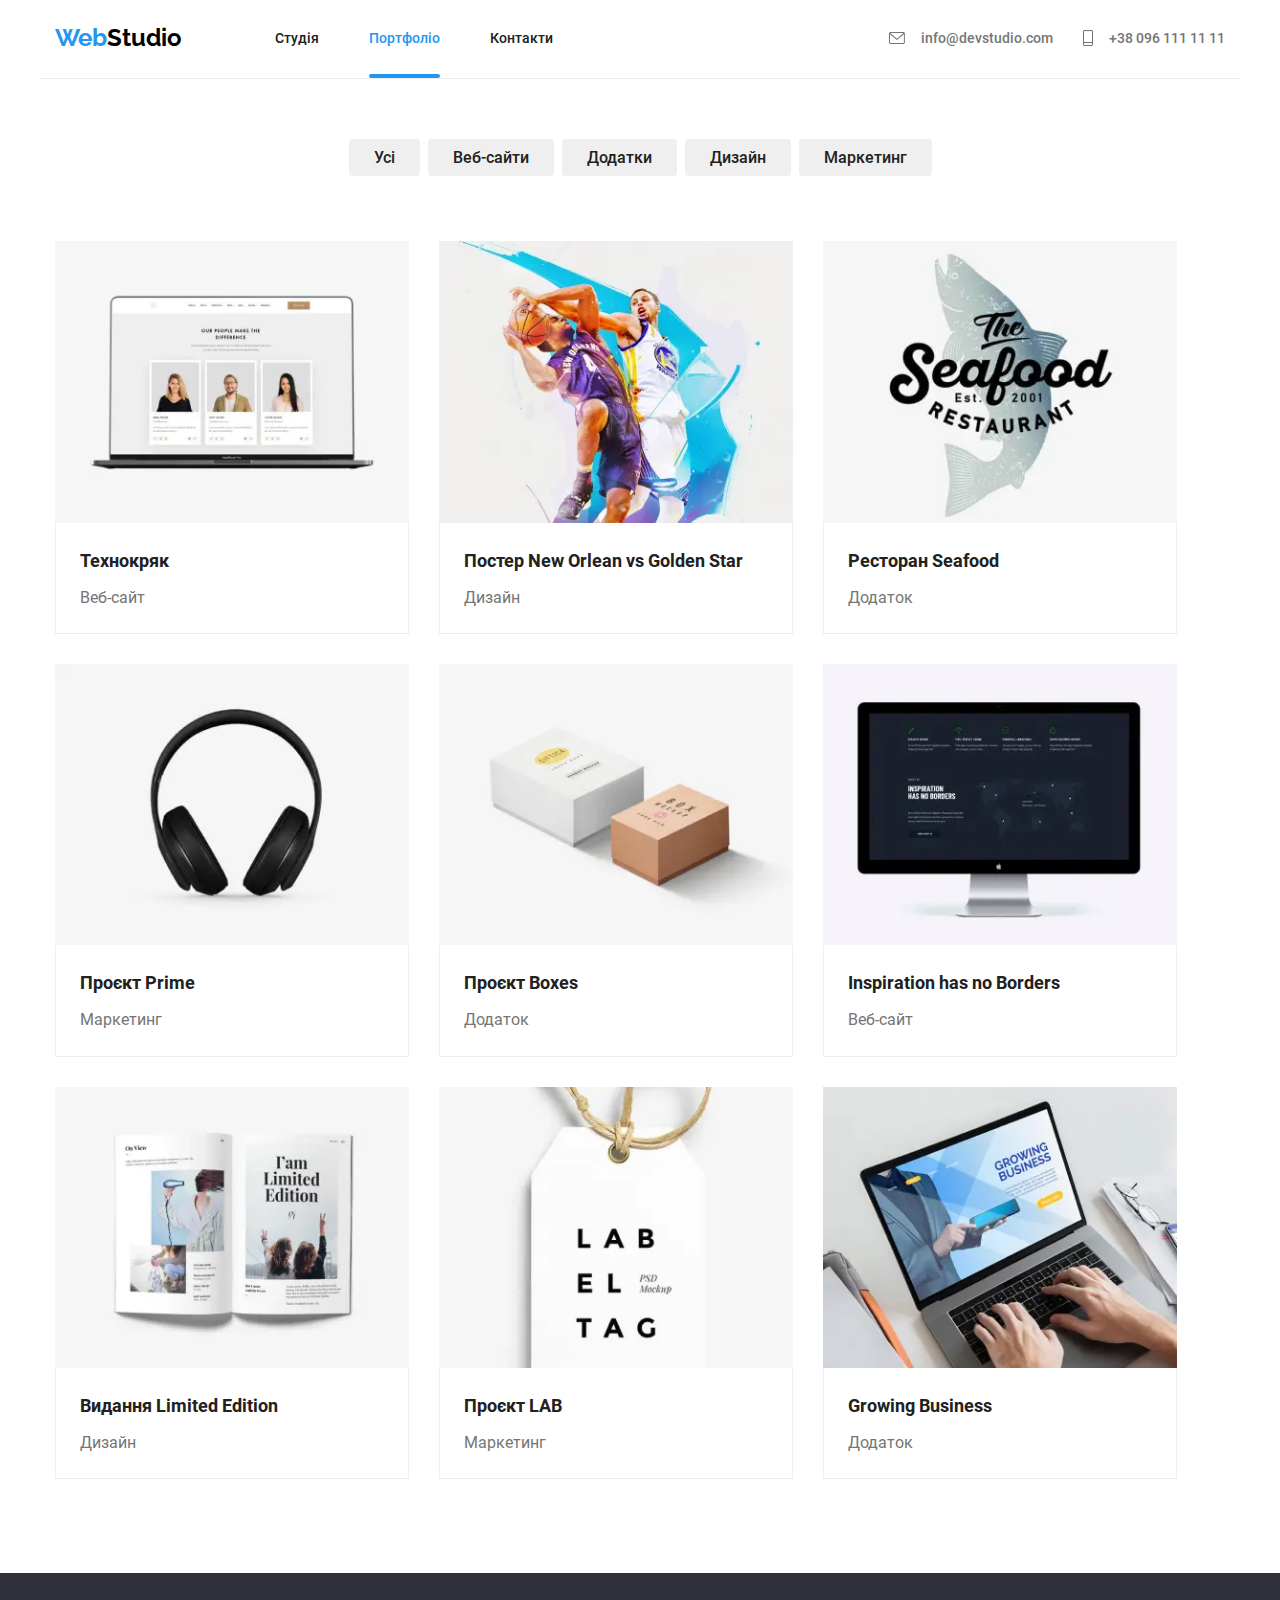
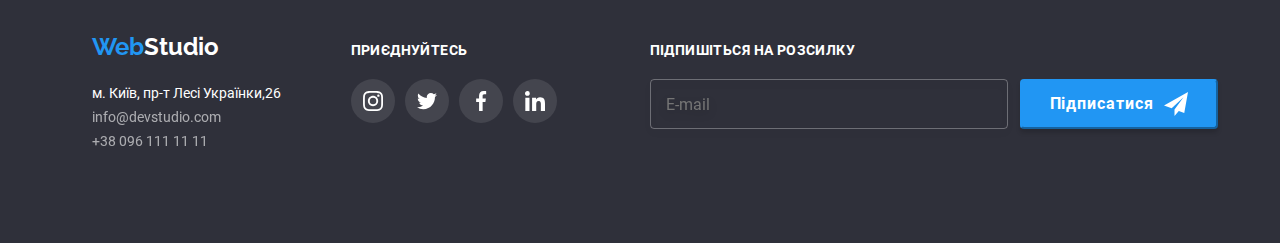
==== commit 29943c93: "Test v1.1" ====
--- a/portfolio.html
+++ b/portfolio.html
@@ -102,10 +102,10 @@
             <a href="" class="our-projects__link">
             <div class="our-projects__img">
               <picture>
+                <source srcset="./images/portfolio/portfolio_1desk.webp 1x, ./images/portfolio/portfolio_1desk@2x.webp 2x" media="(min-width :1200px)">
                 <source srcset="./images/portfolio/portfolio_1desk.jpg 1x, ./images/portfolio/portfolio_1desk@2x.jpg 2x" media="(min-width :1200px)">
-                <source srcset="./images/portfolio/portfolio_1desk.webp 1x, ./images/portfolio/portfolio_1desk@2x.webp 2x" media="(min-width :1200px)">
+                <source srcset="./images/portfolio/portfolio_1tab.webp 1x, ./images/portfolio/portfolio_1tab@2x.webp 2x" media="(min-width :768px)">
                 <source srcset="./images/portfolio/portfolio_1tab.jpg 1x, ./images/portfolio/portfolio_1tab@2x.jpg 2x" media="(min-width :768px)">
-                <source srcset="./images/portfolio/portfolio_1tab.webp 1x, ./images/portfolio/portfolio_1tab@2x.webp 2x" media="(min-width :768px)">
                 <source srcset="./images/portfolio/portfolio_1.webp 1x, ./images/portfolio/portfolio_1@2x.webp 2x" media="(min-width :480-px)">
                 <img srcset="./images/portfolio/portfolio_1@2x.jpg 2x" src="./images/portfolio/portfolio_1.jpg" alt="Ноутбук">
               </picture>
@@ -121,13 +121,13 @@
             <a href="" class="our-projects__link">
             <div class="our-projects__img">
             <picture>
+              <source srcset="./images/portfolio/portfolio_2desk.webp 1x, ./images/portfolio/portfolio_2desk@2x.webp 2x"
+                media="(min-width :1200px)">
               <source srcset="./images/portfolio/portfolio_2desk.jpg 1x, ./images/portfolio/portfolio_2desk@2x.jpg 2x"
                 media="(min-width :1200px)">
-              <source srcset="./images/portfolio/portfolio_2desk.webp 1x, ./images/portfolio/portfolio_2desk@2x.webp 2x"
-                media="(min-width :1200px)">
+              <source srcset="./images/portfolio/portfolio_2tab.webp 1x, ./images/portfolio/portfolio_2tab@2x.webp 2x"
+                media="(min-width :768px)">
               <source srcset="./images/portfolio/portfolio_2tab.jpg 1x, ./images/portfolio/portfolio_2tab@2x.jpg 2x"
-                media="(min-width :768px)">
-              <source srcset="./images/portfolio/portfolio_2tab.webp 1x, ./images/portfolio/portfolio_2tab@2x.webp 2x"
                 media="(min-width :768px)">
               <source srcset="./images/portfolio/portfolio_2.webp 1x, ./images/portfolio/portfolio_2@2x.webp 2x"
                 media="(min-width :480-px)">
@@ -145,13 +145,13 @@
             <a href="" class="our-projects__link">
             <div class="our-projects__img">
             <picture>
+              <source srcset="./images/portfolio/portfolio_3desk.webp 1x, ./images/portfolio/portfolio_3desk@2x.webp 2x"
+                media="(min-width :1200px)">
               <source srcset="./images/portfolio/portfolio_3desk.jpg 1x, ./images/portfolio/portfolio_3desk@2x.jpg 2x"
                 media="(min-width :1200px)">
-              <source srcset="./images/portfolio/portfolio_3desk.webp 1x, ./images/portfolio/portfolio_3desk@2x.webp 2x"
-                media="(min-width :1200px)">
+              <source srcset="./images/portfolio/portfolio_3tab.webp 1x, ./images/portfolio/portfolio_3tab@2x.webp 2x"
+                media="(min-width :768px)">
               <source srcset="./images/portfolio/portfolio_3tab.jpg 1x, ./images/portfolio/portfolio_3tab@2x.jpg 2x"
-                media="(min-width :768px)">
-              <source srcset="./images/portfolio/portfolio_3tab.webp 1x, ./images/portfolio/portfolio_3tab@2x.webp 2x"
                 media="(min-width :768px)">
               <source srcset="./images/portfolio/portfolio_3.webp 1x, ./images/portfolio/portfolio_3@2x.webp 2x"
                 media="(min-width :480-px)">
@@ -169,13 +169,13 @@
             <a href="" class="our-projects__link">
             <div class="our-projects__img">
             <picture>
+              <source srcset="./images/portfolio/portfolio_4desk.webp 1x, ./images/portfolio/portfolio_4desk@2x.webp 2x"
+                media="(min-width :1200px)">
               <source srcset="./images/portfolio/portfolio_4desk.jpg 1x, ./images/portfolio/portfolio_4desk@2x.jpg 2x"
                 media="(min-width :1200px)">
-              <source srcset="./images/portfolio/portfolio_4desk.webp 1x, ./images/portfolio/portfolio_4desk@2x.webp 2x"
-                media="(min-width :1200px)">
+              <source srcset="./images/portfolio/portfolio_4tab.webp 1x, ./images/portfolio/portfolio_4tab@2x.webp 2x"
+                media="(min-width :768px)">
               <source srcset="./images/portfolio/portfolio_4tab.jpg 1x, ./images/portfolio/portfolio_4tab@2x.jpg 2x"
-                media="(min-width :768px)">
-              <source srcset="./images/portfolio/portfolio_4tab.webp 1x, ./images/portfolio/portfolio_4tab@2x.webp 2x"
                 media="(min-width :768px)">
               <source srcset="./images/portfolio/portfolio_4.webp 1x, ./images/portfolio/portfolio_4@2x.webp 2x"
                 media="(min-width :480-px)">
@@ -193,13 +193,13 @@
             <a href="" class="our-projects__link">
             <div class="our-projects__img">
             <picture>
+              <source srcset="./images/portfolio/portfolio_5desk.webp 1x, ./images/portfolio/portfolio_5desk@2x.webp 2x"
+                media="(min-width :1200px)">
               <source srcset="./images/portfolio/portfolio_5desk.jpg 1x, ./images/portfolio/portfolio_5desk@2x.jpg 2x"
                 media="(min-width :1200px)">
-              <source srcset="./images/portfolio/portfolio_5desk.webp 1x, ./images/portfolio/portfolio_5desk@2x.webp 2x"
-                media="(min-width :1200px)">
+              <source srcset="./images/portfolio/portfolio_5tab.webp 1x, ./images/portfolio/portfolio_5tab@2x.webp 2x"
+                media="(min-width :768px)">
               <source srcset="./images/portfolio/portfolio_5tab.jpg 1x, ./images/portfolio/portfolio_5tab@2x.jpg 2x"
-                media="(min-width :768px)">
-              <source srcset="./images/portfolio/portfolio_5tab.webp 1x, ./images/portfolio/portfolio_5tab@2x.webp 2x"
                 media="(min-width :768px)">
               <source srcset="./images/portfolio/portfolio_5.webp 1x, ./images/portfolio/portfolio_5@2x.webp 2x"
                 media="(min-width :480-px)">
@@ -217,13 +217,13 @@
             <a href="" class="our-projects__link">
             <div class="our-projects__img">
             <picture>
+              <source srcset="./images/portfolio/portfolio_6desk.webp 1x, ./images/portfolio/portfolio_6desk@2x.webp 2x"
+                media="(min-width :1200px)">
               <source srcset="./images/portfolio/portfolio_6desk.jpg 1x, ./images/portfolio/portfolio_6desk@2x.jpg 2x"
                 media="(min-width :1200px)">
-              <source srcset="./images/portfolio/portfolio_6desk.webp 1x, ./images/portfolio/portfolio_6desk@2x.webp 2x"
-                media="(min-width :1200px)">
+              <source srcset="./images/portfolio/portfolio_6tab.webp 1x, ./images/portfolio/portfolio_6tab@2x.webp 2x"
+                media="(min-width :768px)">
               <source srcset="./images/portfolio/portfolio_6tab.jpg 1x, ./images/portfolio/portfolio_6tab@2x.jpg 2x"
-                media="(min-width :768px)">
-              <source srcset="./images/portfolio/portfolio_6tab.webp 1x, ./images/portfolio/portfolio_6tab@2x.webp 2x"
                 media="(min-width :768px)">
               <source srcset="./images/portfolio/portfolio_6.webp 1x, ./images/portfolio/portfolio_6@2x.webp 2x"
                 media="(min-width :480-px)">
@@ -241,13 +241,13 @@
             <a href="" class="our-projects__link">
             <div class="our-projects__img">
             <picture>
+              <source srcset="./images/portfolio/portfolio_7desk.webp 1x, ./images/portfolio/portfolio_7desk@2x.webp 2x"
+              media="(min-width :1200px)">
             <source srcset="./images/portfolio/portfolio_7desk.jpg 1x, ./images/portfolio/portfolio_7desk@2x.jpg 2x"
               media="(min-width :1200px)">
-            <source srcset="./images/portfolio/portfolio_7desk.webp 1x, ./images/portfolio/portfolio_7desk@2x.webp 2x"
-              media="(min-width :1200px)">
+            <source srcset="./images/portfolio/portfolio_7tab.webp 1x, ./images/portfolio/portfolio_7tab@2x.webp 2x"
+              media="(min-width :768px)">
             <source srcset="./images/portfolio/portfolio_7tab.jpg 1x, ./images/portfolio/portfolio_7tab@2x.jpg 2x"
-              media="(min-width :768px)">
-            <source srcset="./images/portfolio/portfolio_7tab.webp 1x, ./images/portfolio/portfolio_7tab@2x.webp 2x"
               media="(min-width :768px)">
             <source srcset="./images/portfolio/portfolio_7.webp 1x, ./images/portfolio/portfolio_7@2x.webp 2x"
               media="(min-width :480-px)">
@@ -265,13 +265,13 @@
             <a href="" class="our-projects__link">
             <div class="our-projects__img">
             <picture>
+              <source srcset="./images/portfolio/portfolio_8desk.webp 1x, ./images/portfolio/portfolio_8desk@2x.webp 2x"
+                media="(min-width :1200px)">
               <source srcset="./images/portfolio/portfolio_8desk.jpg 1x, ./images/portfolio/portfolio_8desk@2x.jpg 2x"
                 media="(min-width :1200px)">
-              <source srcset="./images/portfolio/portfolio_8desk.webp 1x, ./images/portfolio/portfolio_8desk@2x.webp 2x"
-                media="(min-width :1200px)">
+              <source srcset="./images/portfolio/portfolio_8tab.webp 1x, ./images/portfolio/portfolio_8tab@2x.webp 2x"
+                media="(min-width :768px)">
               <source srcset="./images/portfolio/portfolio_8tab.jpg 1x, ./images/portfolio/portfolio_8tab@2x.jpg 2x"
-                media="(min-width :768px)">
-              <source srcset="./images/portfolio/portfolio_8tab.webp 1x, ./images/portfolio/portfolio_8tab@2x.webp 2x"
                 media="(min-width :768px)">
               <source srcset="./images/portfolio/portfolio_8.webp 1x, ./images/portfolio/portfolio_8@2x.webp 2x"
                 media="(min-width :480-px)">
@@ -289,13 +289,13 @@
             <a href="" class="our-projects__link">
             <div class="our-projects__img">
             <picture>
+              <source srcset="./images/portfolio/portfolio_9desk.webp 1x, ./images/portfolio/portfolio_9desk@2x.webp 2x"
+                media="(min-width :1200px)">
               <source srcset="./images/portfolio/portfolio_9desk.jpg 1x, ./images/portfolio/portfolio_9desk@2x.jpg 2x"
                 media="(min-width :1200px)">
-              <source srcset="./images/portfolio/portfolio_9desk.webp 1x, ./images/portfolio/portfolio_9desk@2x.webp 2x"
-                media="(min-width :1200px)">
+              <source srcset="./images/portfolio/portfolio_9tab.webp 1x, ./images/portfolio/portfolio_9tab@2x.webp 2x"
+                media="(min-width :768px)">
               <source srcset="./images/portfolio/portfolio_9tab.jpg 1x, ./images/portfolio/portfolio_9tab@2x.jpg 2x"
-                media="(min-width :768px)">
-              <source srcset="./images/portfolio/portfolio_9tab.webp 1x, ./images/portfolio/portfolio_9tab@2x.webp 2x"
                 media="(min-width :768px)">
               <source srcset="./images/portfolio/portfolio_9.webp 1x, ./images/portfolio/portfolio_9@2x.webp 2x"
                 media="(min-width :480-px)">
@@ -379,4 +379,5 @@
   </div>
 </footer>
 <script src="./javascript/modal.js"></script>
+<script defer src="js/mobile-menu.js"></script>
 </body>--- a/css/main.min.css
+++ b/css/main.min.css
@@ -1 +1 @@
-@import"./utils/_fonts.css";:root{--logo-span: #000000;--buttons-links: #2196F3;--title-color: #212121;--txt-about: #757575;--adress-color: #FFFFFF;--buttons-bg: #F5F4FA;--background-color: #2F303A;--link-active: red;--border-color: #EEEEEE;--border-header-color: #ECECEC;--bg-main: #C4C4C4;--clients-border: #AFB1B8;--color-blue-two: #188CE8}@font-face{font-family:"Raleway";font-style:normal;font-weight:700;src:local("Raleway"),url("/fonts/raleway700/raleway-v28-latin_cyrillic-700.woff2") format("woff2"),url("/fonts/raleway700/raleway-v28-latin_cyrillic-700.woff") format("woff")}@font-face{font-family:"Roboto";font-style:normal;font-weight:400;src:local("Roboto"),url("/fonts/roboto400/roboto-v30-latin_cyrillic-regular.woff2") format("woff2"),url("/fonts/roboto400/roboto-v30-latin_cyrillic-regular.woff") format("woff")}@font-face{font-family:"Roboto";font-style:normal;font-weight:500;src:local("Roboto"),url("/fonts/roboto500/roboto-v30-latin_cyrillic-500.woff2") format("woff2"),url("/fonts/roboto500/roboto-v30-latin_cyrillic-500.woff") format("woff")}@font-face{font-family:"Roboto";font-style:normal;font-weight:700;src:local("Roboto"),url("/fonts/roboto700/roboto-v30-latin_cyrillic-700.woff2") format("woff2"),url("/fonts/roboto700/roboto-v30-latin_cyrillic-700.woff") format("woff")}@font-face{font-family:"Roboto";font-style:normal;font-weight:900;src:local("Roboto"),url("/fonts/roboto900/roboto-v30-latin_cyrillic-900.woff2") format("woff2"),url("/fonts/roboto900/roboto-v30-latin_cyrillic-900.woff") format("woff")}.backdrop__is-hidden{visibility:hidden;opacity:0;pointer-events:none}body{font-family:Roboto,sans-serif;color:var(--logo-span)}h1,h2,h3,h4,p{margin-top:0;margin-bottom:0}img{display:block;max-width:100%;height:auto}button,a{cursor:pointer}li{list-style-type:none}a{text-decoration:none}ul,ol{margin-top:0;margin-bottom:0;padding-left:0}.container{width:100%;padding-left:15px;padding-right:15px}@media screen and (min-width: 480px){.container{width:480px;margin-left:auto;margin-right:auto}}@media screen and (min-width: 768px){.container{width:768px;margin-left:auto;margin-right:auto}}@media screen and (min-width: 1200px){.container{width:1200px;margin-left:auto;margin-right:auto}}.button{display:flex;align-items:center;justify-content:center;font-weight:700;font-size:16px;line-height:1.9;color:var(--adress-color);border-radius:4px;padding-top:10px;padding-bottom:10px;padding-left:32px;padding-right:32px;border-color:var(--buttons-links);background-color:var(--buttons-links);box-shadow:0px 4px 4px rgba(0,0,0,.15)}.logo{font-family:Raleway,sans-serif;font-weight:700;font-size:24px;line-height:1.2;color:var(--buttons-links)}.backdrop{position:fixed;top:0;left:0;width:100%;height:100%;background-color:rgba(0,0,0,.2);z-index:100;transition:opacity 250ms cubic-bezier(0.4, 0, 0.2, 1),visibility 250ms cubic-bezier(0.4, 0, 0.2, 1)}.modal{padding:40px;position:absolute;top:50%;left:50%;transform:translate(-50%, -50%);width:528px;background-color:var(--adress-color);box-shadow:0px 1px 3px rgba(0,0,0,.12),0px 1px 1px rgba(0,0,0,.14),0px 2px 1px rgba(0,0,0,.2);border-radius:4px}@media screen and (min-width: 480px){.modal{width:450px;margin-left:auto;margin-right:auto}}@media screen and (min-width: 1200px){.modal{width:528px;margin-left:auto;margin-right:auto}}.modal__btn-close{display:flex;align-items:center;justify-content:center;position:absolute;top:8px;right:8px;width:30px;height:30px;background-color:var(--adress-color);border:1px solid rgba(0,0,0,.1);border-radius:50%;transition:fill 250ms cubic-bezier(0.4, 0, 0.2, 1)}.modal__title{margin-bottom:12px;font-weight:700;font-size:20px;line-height:1.5;text-align:center;letter-spacing:.03em;color:var(--title-color)}.modal__form{display:flex;flex-direction:column;text-align:center}.modal__btn-close:hover{fill:var(--buttons-links)}.modal__span{display:block;text-align:left;margin-bottom:4px;font-size:12px;line-height:1.2;letter-spacing:.01em;color:var(--txt-about)}.modal__input{outline:none;width:100%;height:40px;padding-left:42px;border:1px solid rgba(33,33,33,.2);border-radius:4px;transition:border-color 250ms cubic-bezier(0.4, 0, 0.2, 1)}.modal__textarea{margin-bottom:20px;outline:none;width:100%;height:120px;border:1px solid rgba(33,33,33,.2);border-radius:4px;padding:12px 16px;resize:none;transition:border 250ms cubic-bezier(0.4, 0, 0.2, 1),border-radius 250ms cubic-bezier(0.4, 0, 0.2, 1)}.modal__textarea::placeholder{font-size:12px;line-height:1.2;letter-spacing:.01em;color:rgba(117,117,117,.5)}.modal__textarea:focus{border-color:var(--buttons-links)}.modal__svg{position:relative;margin-bottom:10px}.modal__svg-img{position:absolute;top:50%;left:12px;transform:translateY(-50%);fill:var(--title-color);transition:fill 250ms cubic-bezier(0.4, 0, 0.2, 1)}.modal__input-checkbox{appearance:none}.modal__link{text-decoration:underline;font-size:12px;line-height:1.2;letter-spacing:.03em;color:var(--buttons-links)}.modal__label_checkbox{display:flex;align-items:center;justify-content:center;margin-bottom:0}.modal__span-checkbox{font-size:12px;line-height:1.2;letter-spacing:.03em;color:var(--txt-about)}.modal__button_send{padding-left:52px;padding-right:52px;margin:auto;margin-top:30px;width:200px;height:50px;letter-spacing:.06em;transition:background-color 250ms cubic-bezier(0.4, 0, 0.2, 1)}.modal__button:hover{background-color:var(--color-blue-two)}.modal__input:focus{border:1px solid var(--buttons-links);border-radius:4px}.modal__input:focus+.modal__svg-img{fill:var(--buttons-links)}.modal__svg-border{cursor:pointer;margin-right:9px}.modal__svg-focus{display:none;cursor:pointer;margin-right:9px}.modal__input-checkbox:checked+.modal__svg-border{display:none}.modal__input-checkbox:checked~.modal__svg-focus{display:inline-block}@media screen and (min-width: 768px){.backdrop{width:768px;margin-left:auto;margin-right:auto}}@media screen and (min-width: 1200px){.backdrop{width:100%}.modal__span-checkbox{font-size:14px;line-height:1.7;letter-spacing:.03em}.modal__link{font-size:14px;line-height:1.7;letter-spacing:.03em}}.header{border-bottom:1px solid var(--border-header-color)}.container__flex{display:flex;align-items:center;justify-content:space-between;width:100%;padding:10px 15px}.logo_dark{color:var(--logo-span)}.site-nav,.auth-nav{display:none}.navigation__button{background-color:var(--adress-color);border:none}.navigation__button-close{position:absolute;right:15px;top:10px;border:none;background-color:var(--adress-color);transition:fill 250ms cubic-bezier(0.4, 0, 0.2, 1)}.navigation__button-close:hover :focus{fill:var(--buttons-links)}.navigation__mobile-menu{background-color:var(--adress-color);position:fixed;top:0;padding:48px;left:0;padding-right:83px;padding-left:40px;z-index:99;width:100vw;height:100vh;opacity:0;visibility:hidden;pointer-events:none}.navigation__link-mob{font-weight:500;font-size:40px;line-height:1.2;letter-spacing:.02em;color:var(--title-color);transition:color 250ms cubic-bezier(0.4, 0, 0.2, 1)}.navigation__link-mob:hover,.navigation :focus{color:var(--buttons-links)}.navigation__list-links:not(:last-child){margin-bottom:34px}.navigation__list-nav{margin-bottom:302px}.navigation__list-adress_phone{font-weight:500;font-size:34px;line-height:1.2;letter-spacing:.02em;color:var(--buttons-links)}.navigation__contacts-mob{margin-bottom:32px}.navigation__contacts-list{padding-bottom:32px}.navigation__list-adress_mail{font-weight:500;font-size:24px;line-height:1.2;letter-spacing:.02em;color:var(--txt-about)}.navigation__link-social{font-weight:500;font-size:18px;line-height:22px;letter-spacing:.02em;color:var(--buttons-links)}.navigation__list-social{display:flex}.navigation__social-links:not(:last-child){border-right:1px solid rgba(33,33,33,.2);padding-right:10px}.navigation__social-links:not(:first-child){padding-left:10px}@media screen and (min-width: 480px){.container__flex{width:480px;margin-left:auto;margin-right:auto}.navigation__mobile-menu{width:480px;margin-left:auto;margin-right:auto}.header{width:480px;margin-left:auto;margin-right:auto}}@media screen and (min-width: 768px){.container__flex{width:768px;margin-left:auto;margin-right:auto;padding:21px 15px}.header{width:768px;margin-left:auto;margin-right:auto}.navigation__button{display:none}.navigation__contacts-mob:not(:last-child){margin-bottom:10px}.site-nav,.auth-nav{display:block}.site-nav{display:flex;align-items:center;margin-left:88px;gap:50px}.site-nav__link{font-weight:500;font-size:14px;line-height:1.2;color:var(--title-color);transition:color 250ms cubic-bezier(0.4, 0, 0.2, 1)}.site-nav__link:hover,.site-nav :focus{color:var(--buttons-links)}.site-nav__link{position:relative}.site-nav__link_accent::after{content:"";display:block;width:100%;height:4px;background-color:var(--buttons-links);border-radius:2px;position:absolute;margin-top:34px}.site-nav__link_accent{color:var(--buttons-links)}.auth-nav__link:hover,.auth-nav :focus{color:var(--buttons-links);fill:var(--buttons-links)}.auth-nav__link{font-weight:500;font-size:14px;line-height:1.2;color:var(--txt-about);transition:color 250ms cubic-bezier(0.4, 0, 0.2, 1),fill 250ms cubic-bezier(0.4, 0, 0.2, 1);gap:8px}.auth-nav__mail{margin-bottom:10px}.auth-nav__icon{margin-right:8px;fill:currentColor}.navigation{display:flex;align-items:center}}@media screen and (min-width: 1200px){.container__flex{width:1200px;padding-top:24px;padding-bottom:25px;margin-left:auto;margin-right:auto}.logo__header{margin-right:93px}.header{width:1200px;margin-left:auto;margin-right:auto}.site-nav{margin-left:0;margin-right:315px}.site-nav__link{position:relative}.site-nav__link_accent::after{content:"";display:block;width:100%;height:4px;background-color:var(--buttons-links);border-radius:2px;position:absolute;margin-top:28px}.auth-nav{display:flex;align-items:center;gap:30px}.auth-nav__link:hover,.auth-nav :focus{color:var(--buttons-links);fill:var(--buttons-links)}.auth-nav__mail{margin-bottom:0}.auth-nav__icon{gap:30px}}.is-open{opacity:1;visibility:visible;pointer-events:auto}.main{background-image:linear-gradient(rgba(47, 48, 58, 0.4), rgba(47, 48, 58, 0.4)),url(../images/about/header_img.jpg);height:400px;padding:118px 60px;background-color:var(--bg-main);background-repeat:no-repeat;background-size:cover}.main__title{margin-bottom:30px;text-transform:uppercase;text-align:center;font-weight:900;font-size:26px;letter-spacing:.06em;line-height:1.6;color:var(--adress-color)}.button_main{margin:0 auto}@media screen and (min-width: 480px){.main{width:480px;margin-left:auto;margin-right:auto}}@media(min-device-pixel-ratio: 2),(min-resolution: 192dpi),(min-resolution: 2dppx){.main{background-image:url(../images/about/header_img@2x.jpg)}}@media screen and (min-width: 768px){.main{width:768px;margin-left:auto;margin-right:auto;padding:118px 204px}.main{background-image:linear-gradient(rgba(47, 48, 58, 0.4), rgba(47, 48, 58, 0.4)),url(/images/about/header_tab.jpg)}}@media screen and (min-device-pixel-ratio: 2)and (min-width: 768px),screen and (min-resolution: 192dpi),screen and (min-resolution: 2dppx)and (min-width: 768px){.main{background-image:url(/images/about/header_tab@2x.jpg)}}@media screen and (min-width: 1200px){.main{width:100%;height:600px;margin-left:auto;margin-right:auto;padding:280px 482px;max-width:1600px;background-image:linear-gradient(rgba(47, 48, 58, 0.4), rgba(47, 48, 58, 0.4)),url(/images/about/header_desk.jpg)}.main__position{padding-bottom:200px;padding-top:200px}.main__container{display:flex;flex-direction:column;align-items:center;text-align:center}.main__title{width:696px;margin-bottom:30px;text-transform:uppercase;font-weight:900;font-size:44px;letter-spacing:.06em;line-height:1.4}}@media screen and (min-device-pixel-ratio: 2)and (min-width: 1200px),screen and (min-resolution: 192dpi)and (min-width: 1200px),screen and (min-resolution: 2dppx)and (min-width: 1200px){.main{background-image:url(/images/about/header_desk@2x.jpg)}}.about-us{width:100%;padding-top:60px;padding-bottom:60px}.about-us__block{height:120px;display:flex;align-items:center;justify-content:center;margin-bottom:30px;background-color:var(--buttons-bg)}.about-us__title{font-weight:700;font-size:14px;line-height:1.1;color:var(--title-color);letter-spacing:.03em;text-align:center;margin-bottom:10px}.about-us__description{font-size:14px;line-height:1.7;color:var(--txt-about);letter-spacing:.03em;margin-bottom:30px}@media screen and (min-width: 480px){.about-us{width:480px;margin-left:auto;margin-right:auto}}@media screen and (min-width: 768px){.about-us{width:768px;margin-left:auto;margin-right:auto}.about-us__list{display:flex;flex-wrap:wrap;gap:30px}.about-us__element{width:354px}}@media screen and (min-width: 1200px){.about-us{width:1200px;margin-left:auto;margin-right:auto;padding-bottom:0}.about-us__position{padding-top:94px}.about-us__block{width:270px;height:120px;margin-bottom:30px}.about-us__element{width:270px}.about-us__title{text-align:start}.about-us__description{margin-bottom:0px}}.examples{display:none}@media screen and (min-width: 1200px){.examples{display:block}.examples__position{padding-top:94px;padding-bottom:94px}.examples__list{display:flex;justify-content:center}.examples__title{font-weight:700;font-size:36px;line-height:1.2;color:var(--title-color);margin-bottom:50px}.examples__element{position:relative}.examples__element:not(:last-child){margin-right:30px}.examples__description{display:flex;align-items:center;justify-content:center;position:absolute;bottom:0;width:100%;height:70px;background-color:rgba(47,48,58,.8);font-weight:700;font-size:14px;line-height:1.1;text-align:center;letter-spacing:.03em;text-transform:uppercase;color:var(--adress-color)}.container__position_xmpls{display:flex;flex-direction:column;text-align:center}}.our-team{background-color:var(--buttons-bg);padding-top:60px;padding-bottom:60px}.our-team__title{font-weight:700;font-size:28px;line-height:1.2;color:var(--title-color);margin-bottom:30px;text-align:center}.our-team__names{font-weight:500;font-size:16px;line-height:1.2;color:var(--title-color);margin-top:30px;margin-bottom:10px;text-align:center}.our-team__position{font-size:16px;line-height:1.2;color:var(--txt-about);margin-bottom:16px;text-align:center}.our-team__logo{display:flex;gap:10px;margin-bottom:24px;justify-content:center}.our-team__link{display:flex;align-items:center;justify-content:center;margin-bottom:24px;fill:var(--clients-border);width:44px;height:44px;border-radius:50%;transition:background-color 250ms cubic-bezier(0.4, 0, 0.2, 1)}.our-team__link:hover,.our-team :focus{fill:var(--adress-color);background-color:var(--buttons-links)}.our-team__list{background-color:var(--adress-color);box-shadow:0px 1px 3px rgba(0,0,0,.12),0px 1px 1px rgba(0,0,0,.14),0px 2px 1px rgba(0,0,0,.2);border-radius:0px 0px 4px 4px}@media screen and (min-width: 480px){.our-team{width:100%;margin-left:auto;margin-right:auto}.container__position_ourt{width:480px;margin-left:auto;margin-right:auto}}@media screen and (min-width: 768px){.our-team{width:100%;margin-left:auto;margin-right:auto}.our-team__members{display:flex;flex-wrap:wrap;gap:30px}.our-team__list{width:354px}.container__position_ourt{width:768px;margin-left:auto;margin-right:auto}}@media screen and (min-width: 1200px){.our-team{width:100%;margin-left:auto;margin-right:auto}.our-team__logo{margin-bottom:30px}.our-team__list{width:270px}.container__position_ourt{width:1200px;margin-left:auto;margin-right:auto}}.our-clients{padding-top:60px;padding-bottom:30px}.our-clients__title{margin-bottom:50px;font-weight:700;font-size:28px;line-height:1.2;letter-spacing:.03em;text-align:center}.our-clients__list{display:flex;flex-wrap:wrap;gap:30px}.our-clients__link{width:210px;height:92px;display:flex;align-items:center;justify-content:center;border:1px solid var(--clients-border);border-radius:4px;fill:#afb1b8;transition:fill 250ms cubic-bezier(0.4, 0, 0.2, 1),border-color 250ms cubic-bezier(0.4, 0, 0.2, 1);margin-left:0}.our-clients__link:hover,.our-clients :focus{fill:var(--buttons-links);border-color:var(--buttons-links)}.our-clients__example{width:210px}@media screen and (min-width: 480px){.our-clients__container{width:480px;margin-left:auto;margin-right:auto}}@media screen and (min-width: 768px){.our-clients__container{width:768px;margin-left:auto;margin-right:auto}.our-clients{padding-bottom:60px}}@media screen and (min-width: 1200px){.our-clients__container{width:1200px;margin-left:auto;margin-right:auto}.our-clients{padding-top:94px;padding-bottom:94px}.our-clients__link{width:170px;height:92px;display:flex;align-items:center;justify-content:center;border:1px solid var(--clients-border);border-radius:4px;fill:#afb1b8;transition:fill 250ms cubic-bezier(0.4, 0, 0.2, 1),border-color 250ms cubic-bezier(0.4, 0, 0.2, 1)}.our-clients__example{width:170px}}.footer{background-color:var(--background-color)}.footer__position{padding-top:60px;padding-bottom:60px}.footer__list{text-align:center}.footer__list_adress{font-style:normal;font-size:14px;line-height:1.7;color:var(--adress-color);transition:color 250ms cubic-bezier(0.4, 0, 0.2, 1)}.footer__list_adress-contacts{text-align:center;font-size:14px;line-height:1.7;color:var(--adress-color);opacity:60%}.footer__list_adress:hover,.footer :focus{color:var(--buttons-links)}.footer__list_links:not(:last-child){margin-bottom:8px}.logo_light{color:var(--adress-color)}.logo__footer{display:flex;justify-content:center;margin-bottom:20px}.invite{margin-top:60px}.invite__title{text-align:center;font-weight:700;font-size:14px;line-height:1.2;letter-spacing:.03em;text-transform:uppercase;color:var(--adress-color);margin-bottom:20px}.invite__list{padding-bottom:0;display:flex;gap:10px;justify-content:center;margin-bottom:60px}.invite__link{display:flex;align-items:center;justify-content:center;width:44px;height:44px;border-radius:50%;background:rgba(255,255,255,.1);fill:var(--adress-color);transition:background-color 250ms cubic-bezier(0.4, 0, 0.2, 1)}.invite__link:hover,.invite :focus{background-color:var(--buttons-links)}.invite-button__text{display:block;text-align:center;margin-bottom:20px;font-weight:700;font-size:14px;line-height:1.2;letter-spacing:.03em;text-transform:uppercase;color:var(--adress-color)}.invite-button__input{width:100%;height:50px;border:1px solid rgba(255,255,255,.3);filter:drop-shadow(0px 4px 4px rgba(0, 0, 0, 0.15));border-radius:4px;outline:none;background-color:rgba(0,0,0,0);padding:15px;margin-bottom:20px;color:var(--adress-color)}.invite-button__footer{margin:0 auto;width:200px;height:50px;letter-spacing:.06em;padding:0 28px;gap:10px}@media screen and (min-width: 480px){.invite-button{width:450px;margin-left:auto;margin-right:auto}}@media screen and (min-width: 768px){.container__position_foo{display:flex;justify-content:center;align-items:baseline;flex-wrap:wrap;padding-right:89px;padding-left:76px}.invite__position{margin-top:0}.footer__contacts{margin-right:165px}.invite-button{margin-top:60px}}@media screen and (min-width: 1200px){.footer__position{width:100%}.footer__contacts{margin-right:70px}.footer__list{display:flex;flex-direction:column;text-align:start}.footer__contacts{display:flex;flex-direction:column;align-items:start}.footer .container__position_foo{width:1200px;margin-left:auto;margin-right:auto;padding-left:0}.footer .invite{margin-right:93px;display:flex;flex-direction:column;align-items:flex-start}.invite-button{display:flex;align-items:flex-end;margin-top:0}.invite-button__input{margin:0;margin-right:12px;width:358px;height:50px;border:1px solid rgba(255,255,255,.3);filter:drop-shadow(0px 4px 4px rgba(0, 0, 0, 0.15));border-radius:4px;outline:none;background-color:rgba(0,0,0,0);color:var(--adress-color)}.invite-button__text{text-align:start}}.buttons{padding-top:50px}.buttons__description{display:flex;flex-wrap:wrap;margin-bottom:25px}.buttons__description-buttons:hover,.buttons :focus{box-shadow:0px 3px 1px rgba(0,0,0,.1),0px 1px 2px rgba(0,0,0,.08),0px 2px 2px rgba(0,0,0,.12);background-color:var(--buttons-links);color:var(--adress-color)}.buttons__description-buttons{font-weight:500;font-size:16px;line-height:1.6;color:var(--title-color);border-radius:4px;border:none;transition:box-shadow 250ms cubic-bezier(0.4, 0, 0.2, 1),color 250ms cubic-bezier(0.4, 0, 0.2, 1),background-color 250ms cubic-bezier(0.4, 0, 0.2, 1);padding-top:6px;padding-bottom:6px}.buttons__description-buttons:first-child{padding-right:25px;padding-left:25px}.buttons__title{display:none}.buttons__list:not(:last-child){margin-right:8px}.buttons__list{margin-bottom:15px}@media screen and (min-width: 768px){.buttons{width:768px;margin-left:auto;margin-right:auto;justify-content:center}.buttons__description{justify-content:center;padding-bottom:30px}.buttons__description-buttons{margin-bottom:0}}@media screen and (min-width: 1200px){.buttons{width:1200px;margin-left:auto;margin-right:auto}.buttons__description{padding-bottom:0;margin-bottom:50px}.buttons__position{padding-bottom:94px}}.our-projects__block{border-bottom:1px solid var(--border-color);border-left:1px solid var(--border-color);border-right:1px solid var(--border-color);padding-left:24px;padding-right:24px;padding-bottom:20px;padding-top:20px}.our-projects__link{display:block;transition:box-shadow 250ms cubic-bezier(0.4, 0, 0.2, 1)}.our-projects__link:hover,.our-projects :focus{box-shadow:0px 1px 1px rgba(0,0,0,.12),0px 4px 4px rgba(0,0,0,.06),1px 4px 6px rgba(0,0,0,.16)}.our-projects__list{margin-bottom:30px}.our-projects__title{font-weight:700;font-size:18px;line-height:2;margin-bottom:4px;color:var(--title-color)}.our-projects__description{font-size:16px;line-height:1.9;color:var(--txt-about)}.our-projects__img{position:relative;overflow:hidden}.our-projects__about{position:absolute;top:0;left:0;width:100%;height:100%;transform:translateY(101%);transition:transform 250ms cubic-bezier(0.4, 0, 0.2, 1);font-size:18px;line-height:1.6;letter-spacing:.03em;color:var(--adress-color);background-color:rgba(33,150,243,.9);padding-top:63px;padding-bottom:63px;padding-left:24px;padding-right:24px}.our-projects__link:hover .our-projects__about{transform:translateY(0%)}@media screen and (min-width: 768px){.our-projects{width:768px;margin-left:auto;margin-right:auto;display:flex;flex-wrap:wrap;gap:30px}.our-projects__list{width:354px;margin-bottom:0}.our-projects__about{width:100%;padding-top:49px;padding-bottom:77px}}@media screen and (min-width: 1200px){.our-projects{width:1200px;margin-left:auto;margin-right:auto}}/*# sourceMappingURL=main.min.css.map */+@import"./utils/_fonts.css";:root{--logo-span: #000000;--buttons-links: #2196F3;--title-color: #212121;--txt-about: #757575;--adress-color: #FFFFFF;--buttons-bg: #F5F4FA;--background-color: #2F303A;--link-active: red;--border-color: #EEEEEE;--border-header-color: #ECECEC;--bg-main: #C4C4C4;--clients-border: #AFB1B8;--color-blue-two: #188CE8}@font-face{font-family:"Raleway";font-style:normal;font-weight:700;src:local("Raleway"),url("../fonts/raleway700/raleway-v28-latin_cyrillic-700.woff2") format("woff2"),url("../fonts/raleway700/raleway-v28-latin_cyrillic-700.woff") format("woff")}@font-face{font-family:"Roboto";font-style:normal;font-weight:400;src:local("Roboto"),url("../fonts/roboto400/roboto-v30-latin_cyrillic-regular.woff2") format("woff2"),url("../fonts/roboto400/roboto-v30-latin_cyrillic-regular.woff") format("woff")}@font-face{font-family:"Roboto";font-style:normal;font-weight:500;src:local("Roboto"),url("../fonts/roboto500/roboto-v30-latin_cyrillic-500.woff2") format("woff2"),url("../fonts/roboto500/roboto-v30-latin_cyrillic-500.woff") format("woff")}@font-face{font-family:"Roboto";font-style:normal;font-weight:700;src:local("Roboto"),url("../fonts/roboto700/roboto-v30-latin_cyrillic-700.woff2") format("woff2"),url("../fonts/roboto700/roboto-v30-latin_cyrillic-700.woff") format("woff")}@font-face{font-family:"Roboto";font-style:normal;font-weight:900;src:local("Roboto"),url("../fonts/roboto900/roboto-v30-latin_cyrillic-900.woff2") format("woff2"),url("../fonts/roboto900/roboto-v30-latin_cyrillic-900.woff") format("woff")}.backdrop__is-hidden{visibility:hidden;opacity:0;pointer-events:none}body{font-family:Roboto,sans-serif;color:var(--logo-span)}h1,h2,h3,h4,p{margin-top:0;margin-bottom:0}img{display:block;max-width:100%;height:auto}button,a{cursor:pointer}li{list-style-type:none}a{text-decoration:none}ul,ol{margin-top:0;margin-bottom:0;padding-left:0}.container{width:100%;padding-left:15px;padding-right:15px}@media screen and (min-width: 480px){.container{width:480px;margin-left:auto;margin-right:auto}}@media screen and (min-width: 768px){.container{width:768px;margin-left:auto;margin-right:auto}}@media screen and (min-width: 1200px){.container{width:1200px;margin-left:auto;margin-right:auto}}.button{display:flex;align-items:center;justify-content:center;font-weight:700;font-size:16px;line-height:1.9;color:var(--adress-color);border-radius:4px;padding-top:10px;padding-bottom:10px;padding-left:32px;padding-right:32px;border-color:var(--buttons-links);background-color:var(--buttons-links);box-shadow:0px 4px 4px rgba(0,0,0,.15)}.logo{font-family:Raleway,sans-serif;font-weight:700;font-size:24px;line-height:1.2;color:var(--buttons-links)}.backdrop{position:fixed;top:0;left:0;width:100%;height:100%;background-color:rgba(0,0,0,.2);z-index:100;transition:opacity 250ms cubic-bezier(0.4, 0, 0.2, 1),visibility 250ms cubic-bezier(0.4, 0, 0.2, 1)}.modal{padding:40px;position:absolute;top:50%;left:50%;transform:translate(-50%, -50%);width:528px;background-color:var(--adress-color);box-shadow:0px 1px 3px rgba(0,0,0,.12),0px 1px 1px rgba(0,0,0,.14),0px 2px 1px rgba(0,0,0,.2);border-radius:4px}@media screen and (min-width: 480px){.modal{width:450px;margin-left:auto;margin-right:auto}}@media screen and (min-width: 1200px){.modal{width:528px;margin-left:auto;margin-right:auto}}.modal__btn-close{display:flex;align-items:center;justify-content:center;position:absolute;top:8px;right:8px;width:30px;height:30px;background-color:var(--adress-color);border:1px solid rgba(0,0,0,.1);border-radius:50%;transition:fill 250ms cubic-bezier(0.4, 0, 0.2, 1)}.modal__title{margin-bottom:12px;font-weight:700;font-size:20px;line-height:1.5;text-align:center;letter-spacing:.03em;color:var(--title-color)}.modal__form{display:flex;flex-direction:column;text-align:center}.modal__btn-close:hover{fill:var(--buttons-links)}.modal__span{display:block;text-align:left;margin-bottom:4px;font-size:12px;line-height:1.2;letter-spacing:.01em;color:var(--txt-about)}.modal__input{outline:none;width:100%;height:40px;padding-left:42px;border:1px solid rgba(33,33,33,.2);border-radius:4px;transition:border-color 250ms cubic-bezier(0.4, 0, 0.2, 1)}.modal__textarea{margin-bottom:20px;outline:none;width:100%;height:120px;border:1px solid rgba(33,33,33,.2);border-radius:4px;padding:12px 16px;resize:none;transition:border 250ms cubic-bezier(0.4, 0, 0.2, 1),border-radius 250ms cubic-bezier(0.4, 0, 0.2, 1)}.modal__textarea::placeholder{font-size:12px;line-height:1.2;letter-spacing:.01em;color:rgba(117,117,117,.5)}.modal__textarea:focus{border-color:var(--buttons-links)}.modal__svg{position:relative;margin-bottom:10px}.modal__svg-img{position:absolute;top:50%;left:12px;transform:translateY(-50%);fill:var(--title-color);transition:fill 250ms cubic-bezier(0.4, 0, 0.2, 1)}.modal__input-checkbox{appearance:none}.modal__link{text-decoration:underline;font-size:12px;line-height:1.2;letter-spacing:.03em;color:var(--buttons-links)}.modal__label_checkbox{display:flex;align-items:center;justify-content:center;margin-bottom:0}.modal__span-checkbox{font-size:12px;line-height:1.2;letter-spacing:.03em;color:var(--txt-about)}.modal__button_send{padding-left:52px;padding-right:52px;margin:auto;margin-top:30px;width:200px;height:50px;letter-spacing:.06em;transition:background-color 250ms cubic-bezier(0.4, 0, 0.2, 1)}.modal__button:hover{background-color:var(--color-blue-two)}.modal__input:focus{border:1px solid var(--buttons-links);border-radius:4px}.modal__input:focus+.modal__svg-img{fill:var(--buttons-links)}.modal__svg-border{cursor:pointer;margin-right:9px}.modal__svg-focus{display:none;cursor:pointer;margin-right:9px}.modal__input-checkbox:checked+.modal__svg-border{display:none}.modal__input-checkbox:checked~.modal__svg-focus{display:inline-block}@media screen and (min-width: 768px){.backdrop{width:100%;margin-left:auto;margin-right:auto}}@media screen and (min-width: 1200px){.backdrop{width:100%}.modal__span-checkbox{font-size:14px;line-height:1.7;letter-spacing:.03em}.modal__link{font-size:14px;line-height:1.7;letter-spacing:.03em}}.header{border-bottom:1px solid var(--border-header-color)}.container__flex{display:flex;align-items:center;justify-content:space-between;width:100%;padding:10px 15px}.logo_dark{color:var(--logo-span)}.site-nav,.auth-nav{display:none}.navigation__button{background-color:var(--adress-color);border:none}.navigation__button-close{position:absolute;right:15px;top:10px;border:none;background-color:var(--adress-color);transition:fill 250ms cubic-bezier(0.4, 0, 0.2, 1)}.navigation__button-close:hover :focus{fill:var(--buttons-links)}.navigation__mobile-menu{background-color:var(--adress-color);position:fixed;top:0;padding:48px;left:0;padding-right:83px;padding-left:40px;z-index:99;width:100vw;height:100vh;opacity:0;visibility:hidden;pointer-events:none}.navigation__link-mob{font-weight:500;font-size:40px;line-height:1.2;letter-spacing:.02em;color:var(--title-color);transition:color 250ms cubic-bezier(0.4, 0, 0.2, 1)}.navigation__link-mob:hover,.navigation :focus{color:var(--buttons-links)}.navigation__list-links:not(:last-child){margin-bottom:34px}.navigation__list-nav{margin-bottom:302px}.navigation__list-adress_phone{font-weight:500;font-size:34px;line-height:1.2;letter-spacing:.02em;color:var(--buttons-links)}.navigation__contacts-mob{margin-bottom:32px}.navigation__contacts-list{padding-bottom:32px}.navigation__list-adress_mail{font-weight:500;font-size:24px;line-height:1.2;letter-spacing:.02em;color:var(--txt-about)}.navigation__link-social{font-weight:500;font-size:18px;line-height:22px;letter-spacing:.02em;color:var(--buttons-links)}.navigation__list-social{display:flex}.navigation__social-links:not(:last-child){border-right:1px solid rgba(33,33,33,.2);padding-right:10px}.navigation__social-links:not(:first-child){padding-left:10px}@media screen and (min-width: 480px){.container__flex{width:480px;margin-left:auto;margin-right:auto}.navigation__mobile-menu{width:100vw;margin-left:auto;margin-right:auto}.header{width:480px;margin-left:auto;margin-right:auto}}@media screen and (min-width: 768px){.container__flex{width:768px;margin-left:auto;margin-right:auto;padding:21px 15px}.header{width:768px;margin-left:auto;margin-right:auto}.navigation__button{display:none}.navigation__contacts-mob:not(:last-child){margin-bottom:10px}.site-nav,.auth-nav{display:block}.site-nav{display:flex;align-items:center;margin-left:88px;gap:50px}.site-nav__link{font-weight:500;font-size:14px;line-height:1.2;color:var(--title-color);transition:color 250ms cubic-bezier(0.4, 0, 0.2, 1)}.site-nav__link:hover,.site-nav :focus{color:var(--buttons-links)}.site-nav__link{position:relative}.site-nav__link_accent::after{content:"";display:block;width:100%;height:4px;background-color:var(--buttons-links);border-radius:2px;position:absolute;bottom:-36px}.site-nav__link_accent{color:var(--buttons-links)}.auth-nav__link:hover,.auth-nav :focus{color:var(--buttons-links);fill:var(--buttons-links)}.auth-nav__link{font-weight:500;font-size:14px;line-height:1.2;color:var(--txt-about);transition:color 250ms cubic-bezier(0.4, 0, 0.2, 1),fill 250ms cubic-bezier(0.4, 0, 0.2, 1);gap:8px;display:flex;align-items:center}.auth-nav__mail{margin-bottom:10px}.auth-nav__icon{margin-right:8px;fill:currentColor}.navigation{display:flex;align-items:center}}@media screen and (min-width: 1200px){.container__flex{width:1200px;padding-top:24px;padding-bottom:25px;margin-left:auto;margin-right:auto}.logo__header{margin-right:93px}.header{width:1200px;margin-left:auto;margin-right:auto}.site-nav{margin-left:0;margin-right:315px}.site-nav__link{position:relative}.site-nav__link_accent::after{content:"";display:block;width:100%;height:4px;background-color:var(--buttons-links);border-radius:2px;position:absolute;bottom:-32px}.auth-nav{display:flex;align-items:center;gap:30px}.auth-nav__link:hover,.auth-nav :focus{color:var(--buttons-links);fill:var(--buttons-links)}.auth-nav__mail{margin-bottom:0}.auth-nav__icon{gap:30px}}.is-open{opacity:1;visibility:visible;pointer-events:auto}.main{background-image:linear-gradient(rgba(47, 48, 58, 0.4), rgba(47, 48, 58, 0.4)),url(../images/about/header_img.jpg);height:400px;padding:118px 60px;background-color:var(--bg-main);background-repeat:no-repeat;background-size:cover}.main__title{margin-bottom:30px;text-transform:uppercase;text-align:center;font-weight:900;font-size:26px;letter-spacing:.06em;line-height:1.6;color:var(--adress-color)}.button_main{margin:0 auto}@media screen and (min-width: 480px){.main{width:480px;margin-left:auto;margin-right:auto}}@media(min-device-pixel-ratio: 2),(min-resolution: 192dpi),(min-resolution: 2dppx){.main{background-image:url(../images/about/header_img@2x.jpg)}}@media screen and (min-width: 768px){.main{width:768px;margin-left:auto;margin-right:auto;padding:118px 204px}.main{background-image:linear-gradient(rgba(47, 48, 58, 0.4), rgba(47, 48, 58, 0.4)),url(../images/about/header_tab.jpg)}}@media screen and (min-device-pixel-ratio: 2)and (min-width: 768px),screen and (min-resolution: 192dpi),screen and (min-resolution: 2dppx)and (min-width: 768px){.main{background-image:url(../images/about/header_tab@2x.jpg)}}@media screen and (min-width: 1200px){.main{width:100%;height:600px;margin-left:auto;margin-right:auto;padding:280px 482px;max-width:1600px;background-image:linear-gradient(rgba(47, 48, 58, 0.4), rgba(47, 48, 58, 0.4)),url(../images/about/header_desk.jpg)}.main__position{padding-bottom:200px;padding-top:200px}.main__container{display:flex;flex-direction:column;align-items:center;text-align:center}.main__title{width:696px;margin-bottom:30px;text-transform:uppercase;font-weight:900;font-size:44px;letter-spacing:.06em;line-height:1.4}}@media screen and (min-device-pixel-ratio: 2)and (min-width: 1200px),screen and (min-resolution: 192dpi)and (min-width: 1200px),screen and (min-resolution: 2dppx)and (min-width: 1200px){.main{background-image:url(../images/about/header_desk@2x.jpg)}}.about-us{width:100%;padding-top:60px;padding-bottom:60px}.about-us__block{height:120px;display:flex;align-items:center;justify-content:center;margin-bottom:30px;background-color:var(--buttons-bg)}.about-us__title{font-weight:700;font-size:14px;line-height:1.1;color:var(--title-color);letter-spacing:.03em;text-align:center;margin-bottom:10px}.about-us__description{font-size:14px;line-height:1.7;color:var(--txt-about);letter-spacing:.03em;margin-bottom:30px}@media screen and (min-width: 480px){.about-us{width:480px;margin-left:auto;margin-right:auto}}@media screen and (min-width: 768px){.about-us{width:768px;margin-left:auto;margin-right:auto}.about-us__list{display:flex;flex-wrap:wrap;gap:30px}.about-us__element{width:354px}}@media screen and (min-width: 1200px){.about-us{width:1200px;margin-left:auto;margin-right:auto;padding-bottom:0}.about-us__position{padding-top:94px}.about-us__block{width:270px;height:120px;margin-bottom:30px}.about-us__element{width:270px}.about-us__title{text-align:start}.about-us__description{margin-bottom:0px}}.examples{display:none}@media screen and (min-width: 1200px){.examples{display:block}.examples__position{padding-top:94px;padding-bottom:94px}.examples__list{display:flex;justify-content:center}.examples__title{font-weight:700;font-size:36px;line-height:1.2;color:var(--title-color);margin-bottom:50px}.examples__element{position:relative}.examples__element:not(:last-child){margin-right:30px}.examples__description{display:flex;align-items:center;justify-content:center;position:absolute;bottom:0;width:100%;height:70px;background-color:rgba(47,48,58,.8);font-weight:700;font-size:14px;line-height:1.1;text-align:center;letter-spacing:.03em;text-transform:uppercase;color:var(--adress-color)}.container__position_xmpls{display:flex;flex-direction:column;text-align:center}}.our-team{background-color:var(--buttons-bg);padding-top:60px;padding-bottom:60px}.our-team__title{font-weight:700;font-size:28px;line-height:1.2;color:var(--title-color);margin-bottom:30px;text-align:center}.our-team__names{font-weight:500;font-size:16px;line-height:1.2;color:var(--title-color);margin-top:30px;margin-bottom:10px;text-align:center}.our-team__position{font-size:16px;line-height:1.2;color:var(--txt-about);margin-bottom:16px;text-align:center}.our-team__logo{display:flex;gap:10px;margin-bottom:24px;justify-content:center}.our-team__link{display:flex;align-items:center;justify-content:center;margin-bottom:24px;fill:var(--clients-border);width:44px;height:44px;border-radius:50%;transition:background-color 250ms cubic-bezier(0.4, 0, 0.2, 1)}.our-team__link:hover,.our-team :focus{fill:var(--adress-color);background-color:var(--buttons-links)}.our-team__list{background-color:var(--adress-color);box-shadow:0px 1px 3px rgba(0,0,0,.12),0px 1px 1px rgba(0,0,0,.14),0px 2px 1px rgba(0,0,0,.2);border-radius:0px 0px 4px 4px}@media screen and (min-width: 480px){.our-team{width:100%;margin-left:auto;margin-right:auto}.container__position_ourt{width:480px;margin-left:auto;margin-right:auto}}@media screen and (min-width: 768px){.our-team{width:100%;margin-left:auto;margin-right:auto}.our-team__members{display:flex;flex-wrap:wrap;gap:30px}.our-team__list{width:354px}.container__position_ourt{width:768px;margin-left:auto;margin-right:auto}}@media screen and (min-width: 1200px){.our-team{width:100%;margin-left:auto;margin-right:auto}.our-team__logo{margin-bottom:30px}.our-team__list{width:270px}.container__position_ourt{width:1200px;margin-left:auto;margin-right:auto}}.our-clients{padding-top:60px;padding-bottom:30px}.our-clients__title{margin-bottom:50px;font-weight:700;font-size:28px;line-height:1.2;letter-spacing:.03em;text-align:center}.our-clients__list{display:flex;justify-content:center;flex-wrap:wrap;gap:30px}.our-clients__link{width:210px;height:92px;display:flex;align-items:center;justify-content:center;border:1px solid var(--clients-border);border-radius:4px;fill:#afb1b8;transition:fill 250ms cubic-bezier(0.4, 0, 0.2, 1),border-color 250ms cubic-bezier(0.4, 0, 0.2, 1);margin-left:0}.our-clients__link:hover,.our-clients :focus{fill:var(--buttons-links);border-color:var(--buttons-links)}.our-clients__example{width:210px}@media screen and (min-width: 480px){.our-clients__container{width:480px;margin-left:auto;margin-right:auto}}@media screen and (min-width: 768px){.our-clients__container{width:768px;margin-left:auto;margin-right:auto}.our-clients{padding-bottom:60px}}@media screen and (min-width: 1200px){.our-clients__container{width:1200px;margin-left:auto;margin-right:auto}.our-clients{padding-top:94px;padding-bottom:94px}.our-clients__link{width:170px;height:92px;display:flex;align-items:center;justify-content:center;border:1px solid var(--clients-border);border-radius:4px;fill:#afb1b8;transition:fill 250ms cubic-bezier(0.4, 0, 0.2, 1),border-color 250ms cubic-bezier(0.4, 0, 0.2, 1)}.our-clients__example{width:170px}}.footer{background-color:var(--background-color)}.footer__position{padding-top:60px;padding-bottom:60px}.footer__list{text-align:center}.footer__list_adress{font-style:normal;font-size:14px;line-height:1.7;color:var(--adress-color);transition:color 250ms cubic-bezier(0.4, 0, 0.2, 1)}.footer__list_adress-contacts{text-align:center;font-size:14px;line-height:1.7;color:var(--adress-color);opacity:60%}.footer__list_adress:hover,.footer :focus{color:var(--buttons-links)}.footer__list_links:not(:last-child){margin-bottom:8px}.logo_light{color:var(--adress-color)}.logo__footer{display:flex;justify-content:center;margin-bottom:20px}.invite{margin-top:60px}.invite__title{text-align:center;font-weight:700;font-size:14px;line-height:1.2;letter-spacing:.03em;text-transform:uppercase;color:var(--adress-color);margin-bottom:20px}.invite__list{padding-bottom:0;display:flex;gap:10px;justify-content:center;margin-bottom:60px}.invite__link{display:flex;align-items:center;justify-content:center;width:44px;height:44px;border-radius:50%;background:rgba(255,255,255,.1);fill:var(--adress-color);transition:background-color 250ms cubic-bezier(0.4, 0, 0.2, 1)}.invite__link:hover,.invite :focus{background-color:var(--buttons-links)}.invite-button__text{display:block;text-align:center;margin-bottom:20px;font-weight:700;font-size:14px;line-height:1.2;letter-spacing:.03em;text-transform:uppercase;color:var(--adress-color)}.invite-button__input{width:100%;height:50px;border:1px solid rgba(255,255,255,.3);filter:drop-shadow(0px 4px 4px rgba(0, 0, 0, 0.15));border-radius:4px;outline:none;background-color:rgba(0,0,0,0);padding:15px;margin-bottom:20px;color:var(--adress-color)}.invite-button__footer{margin:0 auto;width:200px;height:50px;letter-spacing:.06em;padding:0 28px;gap:10px}@media screen and (min-width: 480px){.invite-button{width:450px;margin-left:auto;margin-right:auto}}@media screen and (min-width: 768px){.container__position_foo{display:flex;justify-content:center;align-items:baseline;flex-wrap:wrap;padding-right:89px;padding-left:76px}.invite__position{margin-top:0}.footer__contacts{margin-right:165px}.invite-button{margin-top:60px}}@media screen and (min-width: 1200px){.footer__position{width:100%}.footer__contacts{margin-right:70px}.footer__list{display:flex;flex-direction:column;text-align:start}.footer__contacts{display:flex;flex-direction:column;align-items:start}.footer .container__position_foo{width:1200px;margin-left:auto;margin-right:auto;padding-left:0}.footer .invite{margin-right:93px;display:flex;flex-direction:column;align-items:flex-start}.invite-button{display:flex;align-items:flex-end;margin-top:0}.invite-button__input{margin:0;margin-right:12px;width:358px;height:50px;border:1px solid rgba(255,255,255,.3);filter:drop-shadow(0px 4px 4px rgba(0, 0, 0, 0.15));border-radius:4px;outline:none;background-color:rgba(0,0,0,0);color:var(--adress-color)}.invite-button__text{text-align:start}}.buttons{padding-top:60px;padding-bottom:60px}.buttons__description{display:flex;flex-wrap:wrap;margin-bottom:25px}.buttons__description-buttons:hover,.buttons :focus{box-shadow:0px 3px 1px rgba(0,0,0,.1),0px 1px 2px rgba(0,0,0,.08),0px 2px 2px rgba(0,0,0,.12);background-color:var(--buttons-links);color:var(--adress-color)}.buttons__description-buttons{font-weight:500;font-size:16px;line-height:1.6;color:var(--title-color);border-radius:4px;border:none;transition:box-shadow 250ms cubic-bezier(0.4, 0, 0.2, 1),color 250ms cubic-bezier(0.4, 0, 0.2, 1),background-color 250ms cubic-bezier(0.4, 0, 0.2, 1);padding-top:6px;padding-bottom:6px}.buttons__description-buttons:first-child{padding-right:25px;padding-left:25px}.buttons__title{display:none}.buttons__list:not(:last-child){margin-right:8px}.buttons__list{margin-bottom:15px}@media screen and (min-width: 768px){.buttons__container{width:768px;margin-left:auto;margin-right:auto;justify-content:center}.buttons__description{justify-content:center;padding-bottom:30px}.buttons__description-buttons{margin-bottom:0}}@media screen and (min-width: 1200px){.buttons__container{width:1200px;margin-left:auto;margin-right:auto}.buttons__description{padding-bottom:0;margin-bottom:50px}.buttons__position{padding-bottom:94px}}.our-projects__block{border-bottom:1px solid var(--border-color);border-left:1px solid var(--border-color);border-right:1px solid var(--border-color);padding-left:24px;padding-right:24px;padding-bottom:20px;padding-top:20px}.our-projects__link{display:block;transition:box-shadow 250ms cubic-bezier(0.4, 0, 0.2, 1)}.our-projects__link:hover,.our-projects :focus{box-shadow:0px 1px 1px rgba(0,0,0,.12),0px 4px 4px rgba(0,0,0,.06),1px 4px 6px rgba(0,0,0,.16)}.our-projects__list{margin-bottom:30px}.our-projects__title{font-weight:700;font-size:18px;line-height:2;margin-bottom:4px;color:var(--title-color)}.our-projects__description{font-size:16px;line-height:1.9;color:var(--txt-about)}.our-projects__img{position:relative;overflow:hidden}.our-projects__about{position:absolute;top:0;left:0;width:100%;height:100%;transform:translateY(101%);transition:transform 250ms cubic-bezier(0.4, 0, 0.2, 1);font-size:18px;line-height:1.6;letter-spacing:.03em;color:var(--adress-color);background-color:rgba(33,150,243,.9);padding-top:63px;padding-bottom:63px;padding-left:24px;padding-right:24px}.our-projects__link:hover .our-projects__about{transform:translateY(0%)}@media screen and (min-width: 768px){.our-projects{width:768px;margin-left:auto;margin-right:auto;display:flex;flex-wrap:wrap;gap:30px}.our-projects__list{width:354px;margin-bottom:0}.our-projects__about{width:100%;padding-top:49px;padding-bottom:77px}}@media screen and (min-width: 1200px){.our-projects{width:1200px;margin-left:auto;margin-right:auto}}/*# sourceMappingURL=main.min.css.map */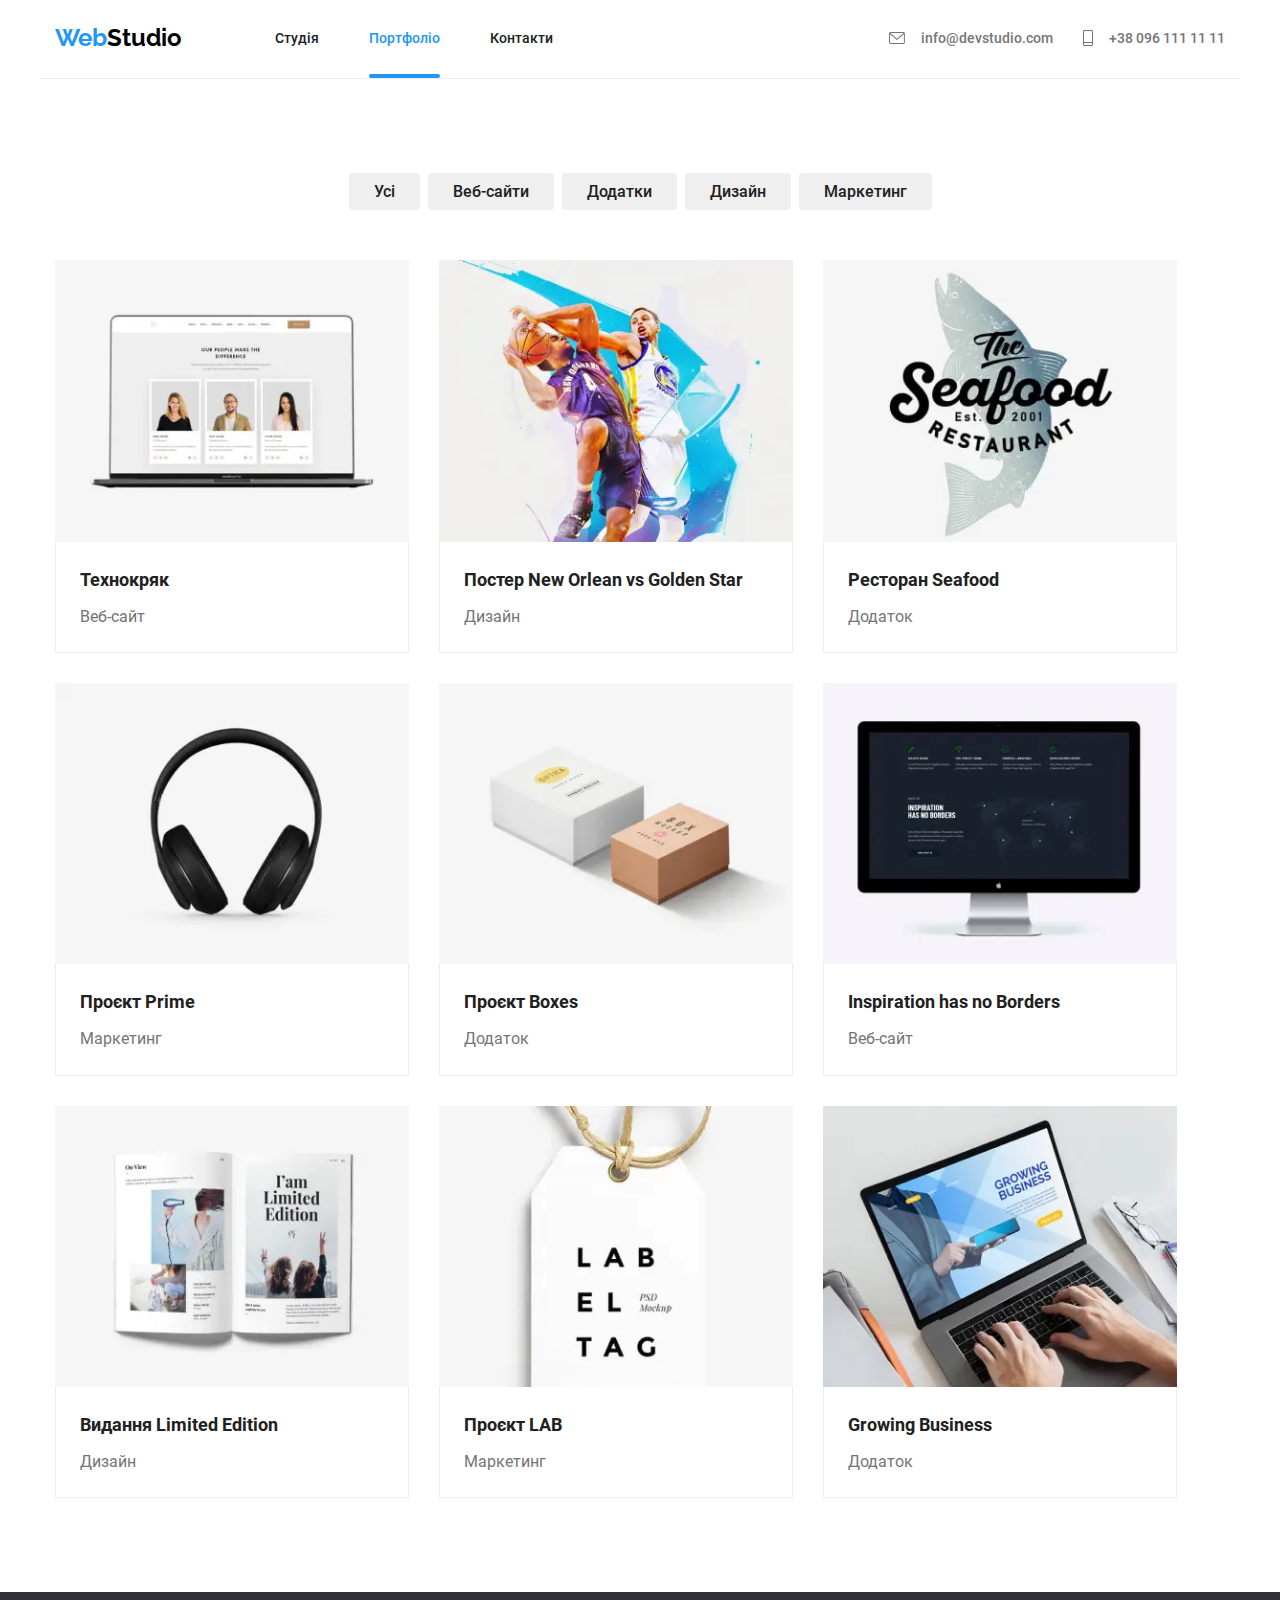
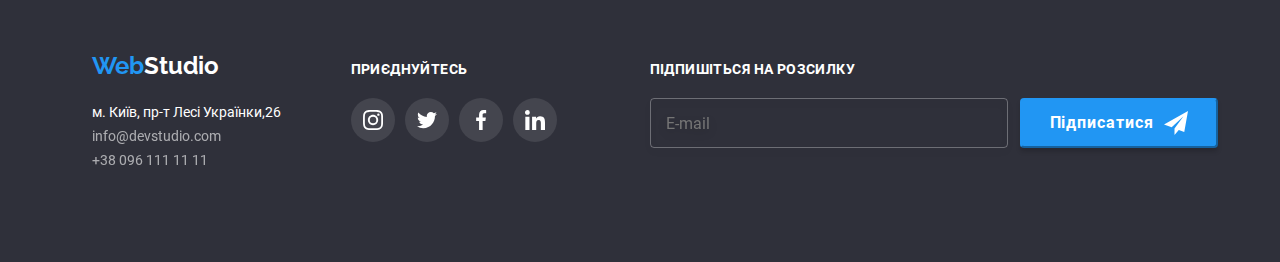
==== commit 1e0f624c: "Final v1.3" ====
--- a/portfolio.html
+++ b/portfolio.html
@@ -34,14 +34,16 @@
             </svg>+38 096 111 11 11</a>
         </li>
       </ul>
-      <button type="button" class="navigation__button" data-menu-open>
+      <button type="button" class="navigation__button js-open-menu" aria-expanded="false"
+          aria-controls="mobile-menu">
         <svg class="navigation__logo" width="40px" height="40px">
           <use href="./images/SVG/symbol-defs.svg#icon-burger"></use>
         </svg>
       </button>
     </div>
-    <div class="navigation__mobile-menu" data-menu>
-      <button type="button" class="navigation__button-close" data-menu-close>
+    <div class="navigation__mobile-menu js-menu-container" id="mobile-menu">
+      <div class="navigation__block-mob">
+      <button type="button" class="navigation__button-close js-close-menu">
         <svg width="40px" height="40px">
           <use href="./images/SVG/symbol-defs.svg#icon-close">
           </use>
@@ -49,7 +51,7 @@
       </button>
       <ul class="navigation__list-nav">
         <li class="navigation__list-links"> <a href="./index.html" class="navigation__link-mob">Студія</a></li>
-        <li class="navigation__list-links"> <a href="./portfolio.html" class="navigation__link-mob">Портфоліо</a></li>
+        <li class="navigation__list-links"> <a href="./portfolio.html" class="navigation__link-mob navigation__link-mob_link_accent">Портфоліо</a></li>
         <li class="navigation__list-links"> <a href="" class="navigation__link-mob">Контакти</a></li>
       </ul>
       <ul class="navigation__contacts-list">
@@ -63,18 +65,19 @@
       </ul>
       <ul class="navigation__list-social">
         <li class="navigation__social-links">
-          <a href="" class="navigation__link-social">Instagram</a>
+          <a href="https://www.instagram.com/" class="navigation__link-social">Instagram</a>
         </li>
         <li class="navigation__social-links">
-          <a href="" class="navigation__link-social">Twitter</a>
+          <a href="https://twitter.com/" class="navigation__link-social">Twitter</a>
         </li>
         <li class="navigation__social-links">
-          <a href="" class="navigation__link-social">Facebook</a>
+          <a href="https://www.facebook.com/" class="navigation__link-social">Facebook</a>
         </li>
         <li class="navigation__social-links">
-          <a href="" class="navigation__link-social">LinkedIn</a>
-        </li>
-      </ul>
+          <a href="https://www.linkedin.com/" class="navigation__link-social">LinkedIn</a>
+        </li>
+      </ul>
+      </div>
     </div>
   </header>
 <main>
@@ -106,7 +109,7 @@
                 <source srcset="./images/portfolio/portfolio_1desk.jpg 1x, ./images/portfolio/portfolio_1desk@2x.jpg 2x" media="(min-width :1200px)">
                 <source srcset="./images/portfolio/portfolio_1tab.webp 1x, ./images/portfolio/portfolio_1tab@2x.webp 2x" media="(min-width :768px)">
                 <source srcset="./images/portfolio/portfolio_1tab.jpg 1x, ./images/portfolio/portfolio_1tab@2x.jpg 2x" media="(min-width :768px)">
-                <source srcset="./images/portfolio/portfolio_1.webp 1x, ./images/portfolio/portfolio_1@2x.webp 2x" media="(min-width :480-px)">
+                <source srcset="./images/portfolio/portfolio_1.webp 1x, ./images/portfolio/portfolio_1@2x.webp 2x" media="(min-width :480px)">
                 <img srcset="./images/portfolio/portfolio_1@2x.jpg 2x" src="./images/portfolio/portfolio_1.jpg" alt="Ноутбук">
               </picture>
             <p class="our-projects__about">Ресурс пропонує комплексні пропозиції з різним рівнем функціоналу та сервісів. Все це дозволить відвідувачу отримати вичерпні відомості про компанію чи приватну особу.</p>
@@ -130,7 +133,7 @@
               <source srcset="./images/portfolio/portfolio_2tab.jpg 1x, ./images/portfolio/portfolio_2tab@2x.jpg 2x"
                 media="(min-width :768px)">
               <source srcset="./images/portfolio/portfolio_2.webp 1x, ./images/portfolio/portfolio_2@2x.webp 2x"
-                media="(min-width :480-px)">
+                media="(min-width :480px)">
               <img srcset="./images/portfolio/portfolio_2@2x.jpg 2x" src="./images/portfolio/portfolio_2.jpg" alt="Спорт">
             </picture>
               <p class="our-projects__about">Ресурс пропонує комплексні пропозиції з різним рівнем функціоналу та сервісів. Все це дозволить відвідувачу отримати вичерпні відомості про компанію чи приватну особу.</p>
@@ -154,7 +157,7 @@
               <source srcset="./images/portfolio/portfolio_3tab.jpg 1x, ./images/portfolio/portfolio_3tab@2x.jpg 2x"
                 media="(min-width :768px)">
               <source srcset="./images/portfolio/portfolio_3.webp 1x, ./images/portfolio/portfolio_3@2x.webp 2x"
-                media="(min-width :480-px)">
+                media="(min-width :480px)">
               <img srcset="./images/portfolio/portfolio_3@2x.jpg 2x" src="./images/portfolio/portfolio_3.jpg" alt="Ресторан">
             </picture>
               <p class="our-projects__about">Ресурс пропонує комплексні пропозиції з різним рівнем функціоналу та сервісів. Все це дозволить відвідувачу отримати вичерпні відомості про компанію чи приватну особу.</p>
@@ -178,7 +181,7 @@
               <source srcset="./images/portfolio/portfolio_4tab.jpg 1x, ./images/portfolio/portfolio_4tab@2x.jpg 2x"
                 media="(min-width :768px)">
               <source srcset="./images/portfolio/portfolio_4.webp 1x, ./images/portfolio/portfolio_4@2x.webp 2x"
-                media="(min-width :480-px)">
+                media="(min-width :480px)">
               <img srcset="./images/portfolio/portfolio_4@2x.jpg 2x" src="./images/portfolio/portfolio_4.jpg" alt="Навушники">
             </picture>
               <p class="our-projects__about">Ресурс пропонує комплексні пропозиції з різним рівнем функціоналу та сервісів. Все це дозволить відвідувачу отримати вичерпні відомості про компанію чи приватну особу.</p>
@@ -202,7 +205,7 @@
               <source srcset="./images/portfolio/portfolio_5tab.jpg 1x, ./images/portfolio/portfolio_5tab@2x.jpg 2x"
                 media="(min-width :768px)">
               <source srcset="./images/portfolio/portfolio_5.webp 1x, ./images/portfolio/portfolio_5@2x.webp 2x"
-                media="(min-width :480-px)">
+                media="(min-width :480px)">
               <img srcset="./images/portfolio/portfolio_5@2x.jpg 2x" src="./images/portfolio/portfolio_5.jpg" alt="Коробки">
             </picture>
               <p class="our-projects__about">Ресурс пропонує комплексні пропозиції з різним рівнем функціоналу та сервісів. Все це дозволить відвідувачу отримати вичерпні відомості про компанію чи приватну особу.</p>
@@ -226,7 +229,7 @@
               <source srcset="./images/portfolio/portfolio_6tab.jpg 1x, ./images/portfolio/portfolio_6tab@2x.jpg 2x"
                 media="(min-width :768px)">
               <source srcset="./images/portfolio/portfolio_6.webp 1x, ./images/portfolio/portfolio_6@2x.webp 2x"
-                media="(min-width :480-px)">
+                media="(min-width :480px)">
               <img srcset="./images/portfolio/portfolio_6@2x.jpg 2x" src="./images/portfolio/portfolio_6.jpg" alt="Монітор">
             </picture>
               <p class="our-projects__about">Ресурс пропонує комплексні пропозиції з різним рівнем функціоналу та сервісів. Все це дозволить відвідувачу отримати вичерпні відомості про компанію чи приватну особу.</p>
@@ -250,7 +253,7 @@
             <source srcset="./images/portfolio/portfolio_7tab.jpg 1x, ./images/portfolio/portfolio_7tab@2x.jpg 2x"
               media="(min-width :768px)">
             <source srcset="./images/portfolio/portfolio_7.webp 1x, ./images/portfolio/portfolio_7@2x.webp 2x"
-              media="(min-width :480-px)">
+              media="(min-width :480px)">
               <img srcset="./images/portfolio/portfolio_7@2x.jpg 2x" src="./images/portfolio/portfolio_7.jpg" alt="Книга">
             </picture>
               <p class="our-projects__about">Ресурс пропонує комплексні пропозиції з різним рівнем функціоналу та сервісів. Все це дозволить відвідувачу отримати вичерпні відомості про компанію чи приватну особу.</p>
@@ -274,7 +277,7 @@
               <source srcset="./images/portfolio/portfolio_8tab.jpg 1x, ./images/portfolio/portfolio_8tab@2x.jpg 2x"
                 media="(min-width :768px)">
               <source srcset="./images/portfolio/portfolio_8.webp 1x, ./images/portfolio/portfolio_8@2x.webp 2x"
-                media="(min-width :480-px)">
+                media="(min-width :480px)">
               <img srcset="./images/portfolio/portfolio_8@2x.jpg 2x" src="./images/portfolio/portfolio_8.jpg" alt="Стікер">
             </picture>
               <p class="our-projects__about">Ресурс пропонує комплексні пропозиції з різним рівнем функціоналу та сервісів. Все це дозволить відвідувачу отримати вичерпні відомості про компанію чи приватну особу.</p>
@@ -298,7 +301,7 @@
               <source srcset="./images/portfolio/portfolio_9tab.jpg 1x, ./images/portfolio/portfolio_9tab@2x.jpg 2x"
                 media="(min-width :768px)">
               <source srcset="./images/portfolio/portfolio_9.webp 1x, ./images/portfolio/portfolio_9@2x.webp 2x"
-                media="(min-width :480-px)">
+                media="(min-width :480px)">
               <img srcset="./images/portfolio/portfolio_9@2x.jpg 2x" src="./images/portfolio/portfolio_9.jpg" alt="Бізнес">
             </picture>
               <p class="our-projects__about">Ресурс пропонує комплексні пропозиції з різним рівнем функціоналу та сервісів. Все це дозволить відвідувачу отримати вичерпні відомості про компанію чи приватну особу.</p>
@@ -379,5 +382,5 @@
   </div>
 </footer>
 <script src="./javascript/modal.js"></script>
-<script defer src="js/mobile-menu.js"></script>
+<script src="./javascript/mobile-menu.js"></script>
 </body>--- a/css/main.min.css
+++ b/css/main.min.css
@@ -1 +1 @@
-@import"./utils/_fonts.css";:root{--logo-span: #000000;--buttons-links: #2196F3;--title-color: #212121;--txt-about: #757575;--adress-color: #FFFFFF;--buttons-bg: #F5F4FA;--background-color: #2F303A;--link-active: red;--border-color: #EEEEEE;--border-header-color: #ECECEC;--bg-main: #C4C4C4;--clients-border: #AFB1B8;--color-blue-two: #188CE8}@font-face{font-family:"Raleway";font-style:normal;font-weight:700;src:local("Raleway"),url("../fonts/raleway700/raleway-v28-latin_cyrillic-700.woff2") format("woff2"),url("../fonts/raleway700/raleway-v28-latin_cyrillic-700.woff") format("woff")}@font-face{font-family:"Roboto";font-style:normal;font-weight:400;src:local("Roboto"),url("../fonts/roboto400/roboto-v30-latin_cyrillic-regular.woff2") format("woff2"),url("../fonts/roboto400/roboto-v30-latin_cyrillic-regular.woff") format("woff")}@font-face{font-family:"Roboto";font-style:normal;font-weight:500;src:local("Roboto"),url("../fonts/roboto500/roboto-v30-latin_cyrillic-500.woff2") format("woff2"),url("../fonts/roboto500/roboto-v30-latin_cyrillic-500.woff") format("woff")}@font-face{font-family:"Roboto";font-style:normal;font-weight:700;src:local("Roboto"),url("../fonts/roboto700/roboto-v30-latin_cyrillic-700.woff2") format("woff2"),url("../fonts/roboto700/roboto-v30-latin_cyrillic-700.woff") format("woff")}@font-face{font-family:"Roboto";font-style:normal;font-weight:900;src:local("Roboto"),url("../fonts/roboto900/roboto-v30-latin_cyrillic-900.woff2") format("woff2"),url("../fonts/roboto900/roboto-v30-latin_cyrillic-900.woff") format("woff")}.backdrop__is-hidden{visibility:hidden;opacity:0;pointer-events:none}body{font-family:Roboto,sans-serif;color:var(--logo-span)}h1,h2,h3,h4,p{margin-top:0;margin-bottom:0}img{display:block;max-width:100%;height:auto}button,a{cursor:pointer}li{list-style-type:none}a{text-decoration:none}ul,ol{margin-top:0;margin-bottom:0;padding-left:0}.container{width:100%;padding-left:15px;padding-right:15px}@media screen and (min-width: 480px){.container{width:480px;margin-left:auto;margin-right:auto}}@media screen and (min-width: 768px){.container{width:768px;margin-left:auto;margin-right:auto}}@media screen and (min-width: 1200px){.container{width:1200px;margin-left:auto;margin-right:auto}}.button{display:flex;align-items:center;justify-content:center;font-weight:700;font-size:16px;line-height:1.9;color:var(--adress-color);border-radius:4px;padding-top:10px;padding-bottom:10px;padding-left:32px;padding-right:32px;border-color:var(--buttons-links);background-color:var(--buttons-links);box-shadow:0px 4px 4px rgba(0,0,0,.15)}.logo{font-family:Raleway,sans-serif;font-weight:700;font-size:24px;line-height:1.2;color:var(--buttons-links)}.backdrop{position:fixed;top:0;left:0;width:100%;height:100%;background-color:rgba(0,0,0,.2);z-index:100;transition:opacity 250ms cubic-bezier(0.4, 0, 0.2, 1),visibility 250ms cubic-bezier(0.4, 0, 0.2, 1)}.modal{padding:40px;position:absolute;top:50%;left:50%;transform:translate(-50%, -50%);width:528px;background-color:var(--adress-color);box-shadow:0px 1px 3px rgba(0,0,0,.12),0px 1px 1px rgba(0,0,0,.14),0px 2px 1px rgba(0,0,0,.2);border-radius:4px}@media screen and (min-width: 480px){.modal{width:450px;margin-left:auto;margin-right:auto}}@media screen and (min-width: 1200px){.modal{width:528px;margin-left:auto;margin-right:auto}}.modal__btn-close{display:flex;align-items:center;justify-content:center;position:absolute;top:8px;right:8px;width:30px;height:30px;background-color:var(--adress-color);border:1px solid rgba(0,0,0,.1);border-radius:50%;transition:fill 250ms cubic-bezier(0.4, 0, 0.2, 1)}.modal__title{margin-bottom:12px;font-weight:700;font-size:20px;line-height:1.5;text-align:center;letter-spacing:.03em;color:var(--title-color)}.modal__form{display:flex;flex-direction:column;text-align:center}.modal__btn-close:hover{fill:var(--buttons-links)}.modal__span{display:block;text-align:left;margin-bottom:4px;font-size:12px;line-height:1.2;letter-spacing:.01em;color:var(--txt-about)}.modal__input{outline:none;width:100%;height:40px;padding-left:42px;border:1px solid rgba(33,33,33,.2);border-radius:4px;transition:border-color 250ms cubic-bezier(0.4, 0, 0.2, 1)}.modal__textarea{margin-bottom:20px;outline:none;width:100%;height:120px;border:1px solid rgba(33,33,33,.2);border-radius:4px;padding:12px 16px;resize:none;transition:border 250ms cubic-bezier(0.4, 0, 0.2, 1),border-radius 250ms cubic-bezier(0.4, 0, 0.2, 1)}.modal__textarea::placeholder{font-size:12px;line-height:1.2;letter-spacing:.01em;color:rgba(117,117,117,.5)}.modal__textarea:focus{border-color:var(--buttons-links)}.modal__svg{position:relative;margin-bottom:10px}.modal__svg-img{position:absolute;top:50%;left:12px;transform:translateY(-50%);fill:var(--title-color);transition:fill 250ms cubic-bezier(0.4, 0, 0.2, 1)}.modal__input-checkbox{appearance:none}.modal__link{text-decoration:underline;font-size:12px;line-height:1.2;letter-spacing:.03em;color:var(--buttons-links)}.modal__label_checkbox{display:flex;align-items:center;justify-content:center;margin-bottom:0}.modal__span-checkbox{font-size:12px;line-height:1.2;letter-spacing:.03em;color:var(--txt-about)}.modal__button_send{padding-left:52px;padding-right:52px;margin:auto;margin-top:30px;width:200px;height:50px;letter-spacing:.06em;transition:background-color 250ms cubic-bezier(0.4, 0, 0.2, 1)}.modal__button:hover{background-color:var(--color-blue-two)}.modal__input:focus{border:1px solid var(--buttons-links);border-radius:4px}.modal__input:focus+.modal__svg-img{fill:var(--buttons-links)}.modal__svg-border{cursor:pointer;margin-right:9px}.modal__svg-focus{display:none;cursor:pointer;margin-right:9px}.modal__input-checkbox:checked+.modal__svg-border{display:none}.modal__input-checkbox:checked~.modal__svg-focus{display:inline-block}@media screen and (min-width: 768px){.backdrop{width:100%;margin-left:auto;margin-right:auto}}@media screen and (min-width: 1200px){.backdrop{width:100%}.modal__span-checkbox{font-size:14px;line-height:1.7;letter-spacing:.03em}.modal__link{font-size:14px;line-height:1.7;letter-spacing:.03em}}.header{border-bottom:1px solid var(--border-header-color)}.container__flex{display:flex;align-items:center;justify-content:space-between;width:100%;padding:10px 15px}.logo_dark{color:var(--logo-span)}.site-nav,.auth-nav{display:none}.navigation__button{background-color:var(--adress-color);border:none}.navigation__button-close{position:absolute;right:15px;top:10px;border:none;background-color:var(--adress-color);transition:fill 250ms cubic-bezier(0.4, 0, 0.2, 1)}.navigation__button-close:hover :focus{fill:var(--buttons-links)}.navigation__mobile-menu{background-color:var(--adress-color);position:fixed;top:0;padding:48px;left:0;padding-right:83px;padding-left:40px;z-index:99;width:100vw;height:100vh;opacity:0;visibility:hidden;pointer-events:none}.navigation__link-mob{font-weight:500;font-size:40px;line-height:1.2;letter-spacing:.02em;color:var(--title-color);transition:color 250ms cubic-bezier(0.4, 0, 0.2, 1)}.navigation__link-mob:hover,.navigation :focus{color:var(--buttons-links)}.navigation__list-links:not(:last-child){margin-bottom:34px}.navigation__list-nav{margin-bottom:302px}.navigation__list-adress_phone{font-weight:500;font-size:34px;line-height:1.2;letter-spacing:.02em;color:var(--buttons-links)}.navigation__contacts-mob{margin-bottom:32px}.navigation__contacts-list{padding-bottom:32px}.navigation__list-adress_mail{font-weight:500;font-size:24px;line-height:1.2;letter-spacing:.02em;color:var(--txt-about)}.navigation__link-social{font-weight:500;font-size:18px;line-height:22px;letter-spacing:.02em;color:var(--buttons-links)}.navigation__list-social{display:flex}.navigation__social-links:not(:last-child){border-right:1px solid rgba(33,33,33,.2);padding-right:10px}.navigation__social-links:not(:first-child){padding-left:10px}@media screen and (min-width: 480px){.container__flex{width:480px;margin-left:auto;margin-right:auto}.navigation__mobile-menu{width:100vw;margin-left:auto;margin-right:auto}.header{width:480px;margin-left:auto;margin-right:auto}}@media screen and (min-width: 768px){.container__flex{width:768px;margin-left:auto;margin-right:auto;padding:21px 15px}.header{width:768px;margin-left:auto;margin-right:auto}.navigation__button{display:none}.navigation__contacts-mob:not(:last-child){margin-bottom:10px}.site-nav,.auth-nav{display:block}.site-nav{display:flex;align-items:center;margin-left:88px;gap:50px}.site-nav__link{font-weight:500;font-size:14px;line-height:1.2;color:var(--title-color);transition:color 250ms cubic-bezier(0.4, 0, 0.2, 1)}.site-nav__link:hover,.site-nav :focus{color:var(--buttons-links)}.site-nav__link{position:relative}.site-nav__link_accent::after{content:"";display:block;width:100%;height:4px;background-color:var(--buttons-links);border-radius:2px;position:absolute;bottom:-36px}.site-nav__link_accent{color:var(--buttons-links)}.auth-nav__link:hover,.auth-nav :focus{color:var(--buttons-links);fill:var(--buttons-links)}.auth-nav__link{font-weight:500;font-size:14px;line-height:1.2;color:var(--txt-about);transition:color 250ms cubic-bezier(0.4, 0, 0.2, 1),fill 250ms cubic-bezier(0.4, 0, 0.2, 1);gap:8px;display:flex;align-items:center}.auth-nav__mail{margin-bottom:10px}.auth-nav__icon{margin-right:8px;fill:currentColor}.navigation{display:flex;align-items:center}}@media screen and (min-width: 1200px){.container__flex{width:1200px;padding-top:24px;padding-bottom:25px;margin-left:auto;margin-right:auto}.logo__header{margin-right:93px}.header{width:1200px;margin-left:auto;margin-right:auto}.site-nav{margin-left:0;margin-right:315px}.site-nav__link{position:relative}.site-nav__link_accent::after{content:"";display:block;width:100%;height:4px;background-color:var(--buttons-links);border-radius:2px;position:absolute;bottom:-32px}.auth-nav{display:flex;align-items:center;gap:30px}.auth-nav__link:hover,.auth-nav :focus{color:var(--buttons-links);fill:var(--buttons-links)}.auth-nav__mail{margin-bottom:0}.auth-nav__icon{gap:30px}}.is-open{opacity:1;visibility:visible;pointer-events:auto}.main{background-image:linear-gradient(rgba(47, 48, 58, 0.4), rgba(47, 48, 58, 0.4)),url(../images/about/header_img.jpg);height:400px;padding:118px 60px;background-color:var(--bg-main);background-repeat:no-repeat;background-size:cover}.main__title{margin-bottom:30px;text-transform:uppercase;text-align:center;font-weight:900;font-size:26px;letter-spacing:.06em;line-height:1.6;color:var(--adress-color)}.button_main{margin:0 auto}@media screen and (min-width: 480px){.main{width:480px;margin-left:auto;margin-right:auto}}@media(min-device-pixel-ratio: 2),(min-resolution: 192dpi),(min-resolution: 2dppx){.main{background-image:url(../images/about/header_img@2x.jpg)}}@media screen and (min-width: 768px){.main{width:768px;margin-left:auto;margin-right:auto;padding:118px 204px}.main{background-image:linear-gradient(rgba(47, 48, 58, 0.4), rgba(47, 48, 58, 0.4)),url(../images/about/header_tab.jpg)}}@media screen and (min-device-pixel-ratio: 2)and (min-width: 768px),screen and (min-resolution: 192dpi),screen and (min-resolution: 2dppx)and (min-width: 768px){.main{background-image:url(../images/about/header_tab@2x.jpg)}}@media screen and (min-width: 1200px){.main{width:100%;height:600px;margin-left:auto;margin-right:auto;padding:280px 482px;max-width:1600px;background-image:linear-gradient(rgba(47, 48, 58, 0.4), rgba(47, 48, 58, 0.4)),url(../images/about/header_desk.jpg)}.main__position{padding-bottom:200px;padding-top:200px}.main__container{display:flex;flex-direction:column;align-items:center;text-align:center}.main__title{width:696px;margin-bottom:30px;text-transform:uppercase;font-weight:900;font-size:44px;letter-spacing:.06em;line-height:1.4}}@media screen and (min-device-pixel-ratio: 2)and (min-width: 1200px),screen and (min-resolution: 192dpi)and (min-width: 1200px),screen and (min-resolution: 2dppx)and (min-width: 1200px){.main{background-image:url(../images/about/header_desk@2x.jpg)}}.about-us{width:100%;padding-top:60px;padding-bottom:60px}.about-us__block{height:120px;display:flex;align-items:center;justify-content:center;margin-bottom:30px;background-color:var(--buttons-bg)}.about-us__title{font-weight:700;font-size:14px;line-height:1.1;color:var(--title-color);letter-spacing:.03em;text-align:center;margin-bottom:10px}.about-us__description{font-size:14px;line-height:1.7;color:var(--txt-about);letter-spacing:.03em;margin-bottom:30px}@media screen and (min-width: 480px){.about-us{width:480px;margin-left:auto;margin-right:auto}}@media screen and (min-width: 768px){.about-us{width:768px;margin-left:auto;margin-right:auto}.about-us__list{display:flex;flex-wrap:wrap;gap:30px}.about-us__element{width:354px}}@media screen and (min-width: 1200px){.about-us{width:1200px;margin-left:auto;margin-right:auto;padding-bottom:0}.about-us__position{padding-top:94px}.about-us__block{width:270px;height:120px;margin-bottom:30px}.about-us__element{width:270px}.about-us__title{text-align:start}.about-us__description{margin-bottom:0px}}.examples{display:none}@media screen and (min-width: 1200px){.examples{display:block}.examples__position{padding-top:94px;padding-bottom:94px}.examples__list{display:flex;justify-content:center}.examples__title{font-weight:700;font-size:36px;line-height:1.2;color:var(--title-color);margin-bottom:50px}.examples__element{position:relative}.examples__element:not(:last-child){margin-right:30px}.examples__description{display:flex;align-items:center;justify-content:center;position:absolute;bottom:0;width:100%;height:70px;background-color:rgba(47,48,58,.8);font-weight:700;font-size:14px;line-height:1.1;text-align:center;letter-spacing:.03em;text-transform:uppercase;color:var(--adress-color)}.container__position_xmpls{display:flex;flex-direction:column;text-align:center}}.our-team{background-color:var(--buttons-bg);padding-top:60px;padding-bottom:60px}.our-team__title{font-weight:700;font-size:28px;line-height:1.2;color:var(--title-color);margin-bottom:30px;text-align:center}.our-team__names{font-weight:500;font-size:16px;line-height:1.2;color:var(--title-color);margin-top:30px;margin-bottom:10px;text-align:center}.our-team__position{font-size:16px;line-height:1.2;color:var(--txt-about);margin-bottom:16px;text-align:center}.our-team__logo{display:flex;gap:10px;margin-bottom:24px;justify-content:center}.our-team__link{display:flex;align-items:center;justify-content:center;margin-bottom:24px;fill:var(--clients-border);width:44px;height:44px;border-radius:50%;transition:background-color 250ms cubic-bezier(0.4, 0, 0.2, 1)}.our-team__link:hover,.our-team :focus{fill:var(--adress-color);background-color:var(--buttons-links)}.our-team__list{background-color:var(--adress-color);box-shadow:0px 1px 3px rgba(0,0,0,.12),0px 1px 1px rgba(0,0,0,.14),0px 2px 1px rgba(0,0,0,.2);border-radius:0px 0px 4px 4px}@media screen and (min-width: 480px){.our-team{width:100%;margin-left:auto;margin-right:auto}.container__position_ourt{width:480px;margin-left:auto;margin-right:auto}}@media screen and (min-width: 768px){.our-team{width:100%;margin-left:auto;margin-right:auto}.our-team__members{display:flex;flex-wrap:wrap;gap:30px}.our-team__list{width:354px}.container__position_ourt{width:768px;margin-left:auto;margin-right:auto}}@media screen and (min-width: 1200px){.our-team{width:100%;margin-left:auto;margin-right:auto}.our-team__logo{margin-bottom:30px}.our-team__list{width:270px}.container__position_ourt{width:1200px;margin-left:auto;margin-right:auto}}.our-clients{padding-top:60px;padding-bottom:30px}.our-clients__title{margin-bottom:50px;font-weight:700;font-size:28px;line-height:1.2;letter-spacing:.03em;text-align:center}.our-clients__list{display:flex;justify-content:center;flex-wrap:wrap;gap:30px}.our-clients__link{width:210px;height:92px;display:flex;align-items:center;justify-content:center;border:1px solid var(--clients-border);border-radius:4px;fill:#afb1b8;transition:fill 250ms cubic-bezier(0.4, 0, 0.2, 1),border-color 250ms cubic-bezier(0.4, 0, 0.2, 1);margin-left:0}.our-clients__link:hover,.our-clients :focus{fill:var(--buttons-links);border-color:var(--buttons-links)}.our-clients__example{width:210px}@media screen and (min-width: 480px){.our-clients__container{width:480px;margin-left:auto;margin-right:auto}}@media screen and (min-width: 768px){.our-clients__container{width:768px;margin-left:auto;margin-right:auto}.our-clients{padding-bottom:60px}}@media screen and (min-width: 1200px){.our-clients__container{width:1200px;margin-left:auto;margin-right:auto}.our-clients{padding-top:94px;padding-bottom:94px}.our-clients__link{width:170px;height:92px;display:flex;align-items:center;justify-content:center;border:1px solid var(--clients-border);border-radius:4px;fill:#afb1b8;transition:fill 250ms cubic-bezier(0.4, 0, 0.2, 1),border-color 250ms cubic-bezier(0.4, 0, 0.2, 1)}.our-clients__example{width:170px}}.footer{background-color:var(--background-color)}.footer__position{padding-top:60px;padding-bottom:60px}.footer__list{text-align:center}.footer__list_adress{font-style:normal;font-size:14px;line-height:1.7;color:var(--adress-color);transition:color 250ms cubic-bezier(0.4, 0, 0.2, 1)}.footer__list_adress-contacts{text-align:center;font-size:14px;line-height:1.7;color:var(--adress-color);opacity:60%}.footer__list_adress:hover,.footer :focus{color:var(--buttons-links)}.footer__list_links:not(:last-child){margin-bottom:8px}.logo_light{color:var(--adress-color)}.logo__footer{display:flex;justify-content:center;margin-bottom:20px}.invite{margin-top:60px}.invite__title{text-align:center;font-weight:700;font-size:14px;line-height:1.2;letter-spacing:.03em;text-transform:uppercase;color:var(--adress-color);margin-bottom:20px}.invite__list{padding-bottom:0;display:flex;gap:10px;justify-content:center;margin-bottom:60px}.invite__link{display:flex;align-items:center;justify-content:center;width:44px;height:44px;border-radius:50%;background:rgba(255,255,255,.1);fill:var(--adress-color);transition:background-color 250ms cubic-bezier(0.4, 0, 0.2, 1)}.invite__link:hover,.invite :focus{background-color:var(--buttons-links)}.invite-button__text{display:block;text-align:center;margin-bottom:20px;font-weight:700;font-size:14px;line-height:1.2;letter-spacing:.03em;text-transform:uppercase;color:var(--adress-color)}.invite-button__input{width:100%;height:50px;border:1px solid rgba(255,255,255,.3);filter:drop-shadow(0px 4px 4px rgba(0, 0, 0, 0.15));border-radius:4px;outline:none;background-color:rgba(0,0,0,0);padding:15px;margin-bottom:20px;color:var(--adress-color)}.invite-button__footer{margin:0 auto;width:200px;height:50px;letter-spacing:.06em;padding:0 28px;gap:10px}@media screen and (min-width: 480px){.invite-button{width:450px;margin-left:auto;margin-right:auto}}@media screen and (min-width: 768px){.container__position_foo{display:flex;justify-content:center;align-items:baseline;flex-wrap:wrap;padding-right:89px;padding-left:76px}.invite__position{margin-top:0}.footer__contacts{margin-right:165px}.invite-button{margin-top:60px}}@media screen and (min-width: 1200px){.footer__position{width:100%}.footer__contacts{margin-right:70px}.footer__list{display:flex;flex-direction:column;text-align:start}.footer__contacts{display:flex;flex-direction:column;align-items:start}.footer .container__position_foo{width:1200px;margin-left:auto;margin-right:auto;padding-left:0}.footer .invite{margin-right:93px;display:flex;flex-direction:column;align-items:flex-start}.invite-button{display:flex;align-items:flex-end;margin-top:0}.invite-button__input{margin:0;margin-right:12px;width:358px;height:50px;border:1px solid rgba(255,255,255,.3);filter:drop-shadow(0px 4px 4px rgba(0, 0, 0, 0.15));border-radius:4px;outline:none;background-color:rgba(0,0,0,0);color:var(--adress-color)}.invite-button__text{text-align:start}}.buttons{padding-top:60px;padding-bottom:60px}.buttons__description{display:flex;flex-wrap:wrap;margin-bottom:25px}.buttons__description-buttons:hover,.buttons :focus{box-shadow:0px 3px 1px rgba(0,0,0,.1),0px 1px 2px rgba(0,0,0,.08),0px 2px 2px rgba(0,0,0,.12);background-color:var(--buttons-links);color:var(--adress-color)}.buttons__description-buttons{font-weight:500;font-size:16px;line-height:1.6;color:var(--title-color);border-radius:4px;border:none;transition:box-shadow 250ms cubic-bezier(0.4, 0, 0.2, 1),color 250ms cubic-bezier(0.4, 0, 0.2, 1),background-color 250ms cubic-bezier(0.4, 0, 0.2, 1);padding-top:6px;padding-bottom:6px}.buttons__description-buttons:first-child{padding-right:25px;padding-left:25px}.buttons__title{display:none}.buttons__list:not(:last-child){margin-right:8px}.buttons__list{margin-bottom:15px}@media screen and (min-width: 768px){.buttons__container{width:768px;margin-left:auto;margin-right:auto;justify-content:center}.buttons__description{justify-content:center;padding-bottom:30px}.buttons__description-buttons{margin-bottom:0}}@media screen and (min-width: 1200px){.buttons__container{width:1200px;margin-left:auto;margin-right:auto}.buttons__description{padding-bottom:0;margin-bottom:50px}.buttons__position{padding-bottom:94px}}.our-projects__block{border-bottom:1px solid var(--border-color);border-left:1px solid var(--border-color);border-right:1px solid var(--border-color);padding-left:24px;padding-right:24px;padding-bottom:20px;padding-top:20px}.our-projects__link{display:block;transition:box-shadow 250ms cubic-bezier(0.4, 0, 0.2, 1)}.our-projects__link:hover,.our-projects :focus{box-shadow:0px 1px 1px rgba(0,0,0,.12),0px 4px 4px rgba(0,0,0,.06),1px 4px 6px rgba(0,0,0,.16)}.our-projects__list{margin-bottom:30px}.our-projects__title{font-weight:700;font-size:18px;line-height:2;margin-bottom:4px;color:var(--title-color)}.our-projects__description{font-size:16px;line-height:1.9;color:var(--txt-about)}.our-projects__img{position:relative;overflow:hidden}.our-projects__about{position:absolute;top:0;left:0;width:100%;height:100%;transform:translateY(101%);transition:transform 250ms cubic-bezier(0.4, 0, 0.2, 1);font-size:18px;line-height:1.6;letter-spacing:.03em;color:var(--adress-color);background-color:rgba(33,150,243,.9);padding-top:63px;padding-bottom:63px;padding-left:24px;padding-right:24px}.our-projects__link:hover .our-projects__about{transform:translateY(0%)}@media screen and (min-width: 768px){.our-projects{width:768px;margin-left:auto;margin-right:auto;display:flex;flex-wrap:wrap;gap:30px}.our-projects__list{width:354px;margin-bottom:0}.our-projects__about{width:100%;padding-top:49px;padding-bottom:77px}}@media screen and (min-width: 1200px){.our-projects{width:1200px;margin-left:auto;margin-right:auto}}/*# sourceMappingURL=main.min.css.map */+@import"./utils/_fonts.css";:root{--logo-span: #000000;--buttons-links: #2196F3;--title-color: #212121;--txt-about: #757575;--adress-color: #FFFFFF;--buttons-bg: #F5F4FA;--background-color: #2F303A;--link-active: red;--border-color: #EEEEEE;--border-header-color: #ECECEC;--bg-main: #C4C4C4;--clients-border: #AFB1B8;--color-blue-two: #188CE8}@font-face{font-family:"Raleway";font-style:normal;font-weight:700;src:local("Raleway"),url("../fonts/raleway700/raleway-v28-latin_cyrillic-700.woff2") format("woff2"),url("../fonts/raleway700/raleway-v28-latin_cyrillic-700.woff") format("woff")}@font-face{font-family:"Roboto";font-style:normal;font-weight:400;src:local("Roboto"),url("../fonts/roboto400/roboto-v30-latin_cyrillic-regular.woff2") format("woff2"),url("../fonts/roboto400/roboto-v30-latin_cyrillic-regular.woff") format("woff")}@font-face{font-family:"Roboto";font-style:normal;font-weight:500;src:local("Roboto"),url("../fonts/roboto500/roboto-v30-latin_cyrillic-500.woff2") format("woff2"),url("../fonts/roboto500/roboto-v30-latin_cyrillic-500.woff") format("woff")}@font-face{font-family:"Roboto";font-style:normal;font-weight:700;src:local("Roboto"),url("../fonts/roboto700/roboto-v30-latin_cyrillic-700.woff2") format("woff2"),url("../fonts/roboto700/roboto-v30-latin_cyrillic-700.woff") format("woff")}@font-face{font-family:"Roboto";font-style:normal;font-weight:900;src:local("Roboto"),url("../fonts/roboto900/roboto-v30-latin_cyrillic-900.woff2") format("woff2"),url("../fonts/roboto900/roboto-v30-latin_cyrillic-900.woff") format("woff")}.backdrop__is-hidden{visibility:hidden;opacity:0;pointer-events:none}body{font-family:Roboto,sans-serif;color:var(--logo-span)}h1,h2,h3,h4,p{margin-top:0;margin-bottom:0}img{display:block;max-width:100%;height:auto}button,a{cursor:pointer}li{list-style-type:none}a{text-decoration:none}ul,ol{margin-top:0;margin-bottom:0;padding-left:0}.container{width:100%;padding-left:15px;padding-right:15px}@media screen and (min-width: 480px){.container{width:480px;margin-left:auto;margin-right:auto}}@media screen and (min-width: 768px){.container{width:768px;margin-left:auto;margin-right:auto}}@media screen and (min-width: 1200px){.container{width:1200px;margin-left:auto;margin-right:auto}}.button{display:flex;align-items:center;justify-content:center;font-weight:700;font-size:16px;line-height:1.9;color:var(--adress-color);border-radius:4px;padding-top:10px;padding-bottom:10px;padding-left:32px;padding-right:32px;border-color:var(--buttons-links);background-color:var(--buttons-links);box-shadow:0px 4px 4px rgba(0,0,0,.15)}.logo{font-family:Raleway,sans-serif;font-weight:700;font-size:24px;line-height:1.2;color:var(--buttons-links)}.backdrop{position:fixed;top:0;left:0;width:100%;height:100%;background-color:rgba(0,0,0,.2);z-index:100;transition:opacity 250ms cubic-bezier(0.4, 0, 0.2, 1),visibility 250ms cubic-bezier(0.4, 0, 0.2, 1)}.modal{padding:40px;position:absolute;top:50%;left:50%;transform:translate(-50%, -50%);width:528px;background-color:var(--adress-color);box-shadow:0px 1px 3px rgba(0,0,0,.12),0px 1px 1px rgba(0,0,0,.14),0px 2px 1px rgba(0,0,0,.2);border-radius:4px}@media screen and (min-width: 480px){.modal{width:450px;margin-left:auto;margin-right:auto}}@media screen and (min-width: 1200px){.modal{width:528px;margin-left:auto;margin-right:auto}}.modal__btn-close{display:flex;align-items:center;justify-content:center;position:absolute;top:8px;right:8px;width:30px;height:30px;background-color:var(--adress-color);border:1px solid rgba(0,0,0,.1);border-radius:50%;transition:fill 250ms cubic-bezier(0.4, 0, 0.2, 1)}.modal__title{margin-bottom:12px;font-weight:700;font-size:20px;line-height:1.5;text-align:center;letter-spacing:.03em;color:var(--title-color)}.modal__form{display:flex;flex-direction:column;text-align:center}.modal__btn-close:hover{fill:var(--buttons-links)}.modal__span{display:block;text-align:left;margin-bottom:4px;font-size:12px;line-height:1.2;letter-spacing:.01em;color:var(--txt-about)}.modal__input{outline:none;width:100%;height:40px;padding-left:42px;border:1px solid rgba(33,33,33,.2);border-radius:4px;transition:border-color 250ms cubic-bezier(0.4, 0, 0.2, 1)}.modal__textarea{margin-bottom:20px;outline:none;width:100%;height:120px;border:1px solid rgba(33,33,33,.2);border-radius:4px;padding:12px 16px;resize:none;transition:border 250ms cubic-bezier(0.4, 0, 0.2, 1),border-radius 250ms cubic-bezier(0.4, 0, 0.2, 1)}.modal__textarea::placeholder{font-size:12px;line-height:1.2;letter-spacing:.01em;color:rgba(117,117,117,.5)}.modal__textarea:focus{border-color:var(--buttons-links)}.modal__svg{position:relative;margin-bottom:10px}.modal__svg-img{position:absolute;top:50%;left:12px;transform:translateY(-50%);fill:var(--title-color);transition:fill 250ms cubic-bezier(0.4, 0, 0.2, 1)}.modal__input-checkbox{appearance:none}.modal__link{text-decoration:underline;font-size:12px;line-height:1.2;letter-spacing:.03em;color:var(--buttons-links)}.modal__label_checkbox{display:flex;align-items:center;justify-content:center;margin-bottom:0}.modal__span-checkbox{font-size:12px;line-height:1.2;letter-spacing:.03em;color:var(--txt-about)}.modal__button_send{padding-left:52px;padding-right:52px;margin:auto;margin-top:30px;width:200px;height:50px;letter-spacing:.06em;transition:background-color 250ms cubic-bezier(0.4, 0, 0.2, 1)}.modal__button:hover{background-color:var(--color-blue-two)}.modal__input:focus{border:1px solid var(--buttons-links);border-radius:4px}.modal__input:focus+.modal__svg-img{fill:var(--buttons-links)}.modal__svg-border{cursor:pointer;margin-right:9px}.modal__svg-focus{display:none;cursor:pointer;margin-right:9px}.modal__input-checkbox:checked+.modal__svg-border{display:none}.modal__input-checkbox:checked~.modal__svg-focus{display:inline-block}@media screen and (min-width: 768px){.backdrop{width:100%;margin-left:auto;margin-right:auto}}@media screen and (min-width: 1200px){.backdrop{width:100%}.modal__span-checkbox{font-size:14px;line-height:1.7;letter-spacing:.03em}.modal__link{font-size:14px;line-height:1.7;letter-spacing:.03em}}.header{border-bottom:1px solid var(--border-header-color)}.container__flex{display:flex;align-items:center;justify-content:space-between;width:100%;padding:10px 15px}.logo_dark{color:var(--logo-span)}.site-nav,.auth-nav{display:none}.navigation__button{background-color:var(--adress-color);border:none}.navigation__button-close{position:absolute;right:15px;top:10px;border:none;background-color:var(--adress-color);transition:fill 250ms cubic-bezier(0.4, 0, 0.2, 1)}.navigation__button-close:hover{fill:var(--buttons-links)}.navigation__mobile-menu{background-color:var(--adress-color);position:fixed;overflow-y:auto;top:0;padding:48px;left:0;padding-right:83px;padding-left:40px;z-index:99;width:100vw;height:100vh;opacity:0;visibility:hidden;pointer-events:none}.navigation__link-mob{font-weight:500;font-size:40px;line-height:1.2;letter-spacing:.02em;color:var(--title-color);transition:color 250ms cubic-bezier(0.4, 0, 0.2, 1)}.navigation__link-mob:hover,.navigation :focus{color:var(--buttons-links)}.navigation__list-links:not(:last-child){margin-bottom:34px}.navigation__list-nav{margin-bottom:302px}.navigation__list-adress_phone{font-weight:500;font-size:34px;line-height:1.2;letter-spacing:.02em;color:var(--buttons-links)}.navigation__contacts-mob{margin-bottom:32px}.navigation__contacts-list{padding-bottom:32px}.navigation__list-adress_mail{font-weight:500;font-size:24px;line-height:1.2;letter-spacing:.02em;color:var(--txt-about);transition:color 250ms cubic-bezier(0.4, 0, 0.2, 1)}.navigation__link-social{font-weight:500;font-size:18px;line-height:22px;letter-spacing:.02em;color:var(--buttons-links)}.navigation__list-social{display:flex}.navigation__social-links:not(:last-child){border-right:1px solid rgba(33,33,33,.2);padding-right:10px}.navigation__social-links:not(:first-child){padding-left:10px}.navigation__list-adress_mail:hover,:focus{color:var(--buttons-links)}.navigation__link-mob_link_accent{color:var(--buttons-links)}@media screen and (min-width: 480px){.container__flex{width:480px;margin-left:auto;margin-right:auto}.navigation__mobile-menu{width:100vw;margin-left:auto;margin-right:auto}.header{width:480px;margin-left:auto;margin-right:auto}}@media screen and (min-width: 768px){.container__flex{width:768px;margin-left:auto;margin-right:auto;padding:21px 15px}.header{width:768px;margin-left:auto;margin-right:auto}.navigation__button{display:none}.navigation__contacts-mob:not(:last-child){margin-bottom:10px}.site-nav,.auth-nav{display:block}.site-nav{display:flex;align-items:center;margin-left:88px;gap:50px}.site-nav__link{font-weight:500;font-size:14px;line-height:1.2;color:var(--title-color);transition:color 250ms cubic-bezier(0.4, 0, 0.2, 1)}.site-nav__link:hover,.site-nav :focus{color:var(--buttons-links)}.site-nav__link{position:relative}.site-nav__link_accent::after{content:"";display:block;width:100%;height:4px;background-color:var(--buttons-links);border-radius:2px;position:absolute;bottom:-36px}.site-nav__link_accent{color:var(--buttons-links)}.auth-nav__link:hover,.auth-nav :focus{color:var(--buttons-links);fill:var(--buttons-links)}.auth-nav__link{font-weight:500;font-size:14px;line-height:1.2;color:var(--txt-about);transition:color 250ms cubic-bezier(0.4, 0, 0.2, 1),fill 250ms cubic-bezier(0.4, 0, 0.2, 1);gap:8px;display:flex;align-items:center}.auth-nav__mail{margin-bottom:10px}.auth-nav__icon{margin-right:8px;fill:currentColor}.navigation{display:flex;align-items:center}}@media screen and (min-width: 1200px){.container__flex{width:1200px;padding-top:24px;padding-bottom:25px;margin-left:auto;margin-right:auto}.logo__header{margin-right:93px}.header{width:1200px;margin-left:auto;margin-right:auto}.site-nav{margin-left:0;margin-right:315px}.site-nav__link{position:relative}.site-nav__link_accent::after{content:"";display:block;width:100%;height:4px;background-color:var(--buttons-links);border-radius:2px;position:absolute;bottom:-32px}.auth-nav{display:flex;align-items:center;gap:30px}.auth-nav__link:hover,.auth-nav :focus{color:var(--buttons-links);fill:var(--buttons-links)}.auth-nav__mail{margin-bottom:0}.auth-nav__icon{gap:30px}}.is-open{opacity:1;visibility:visible;pointer-events:auto}.main{background-image:linear-gradient(rgba(47, 48, 58, 0.4), rgba(47, 48, 58, 0.4)),url(../images/about/header_img.jpg);height:400px;padding:118px 60px;background-color:var(--bg-main);background-repeat:no-repeat;background-size:cover}.main__title{margin-bottom:30px;text-transform:uppercase;text-align:center;font-weight:900;font-size:26px;letter-spacing:.06em;line-height:1.6;color:var(--adress-color)}.button_main{margin:0 auto}@media screen and (min-width: 480px){.main{width:480px;margin-left:auto;margin-right:auto}}@media(min-device-pixel-ratio: 2),(min-resolution: 192dpi),(min-resolution: 2dppx){.main{background-image:linear-gradient(rgba(47, 48, 58, 0.4), rgba(47, 48, 58, 0.4)),url(../images/about/header_img@2x.jpg)}}@media screen and (min-width: 768px){.main{width:768px;margin-left:auto;margin-right:auto;padding:118px 204px}.main{background-image:linear-gradient(rgba(47, 48, 58, 0.4), rgba(47, 48, 58, 0.4)),url(../images/about/header_tab.jpg)}}@media screen and (min-device-pixel-ratio: 2)and (min-width: 768px),screen and (min-resolution: 192dpi),screen and (min-resolution: 2dppx)and (min-width: 768px){.main{background-image:linear-gradient(rgba(47, 48, 58, 0.4), rgba(47, 48, 58, 0.4)),url(../images/about/header_tab@2x.jpg)}}@media screen and (min-width: 1200px){.main{width:100%;height:600px;margin-left:auto;margin-right:auto;padding:280px 482px;max-width:1600px;background-image:linear-gradient(rgba(47, 48, 58, 0.4), rgba(47, 48, 58, 0.4)),url(../images/about/header_desk.jpg)}.main__position{padding-bottom:200px;padding-top:200px}.main__container{display:flex;flex-direction:column;align-items:center;text-align:center}.main__title{width:696px;margin-bottom:30px;text-transform:uppercase;font-weight:900;font-size:44px;letter-spacing:.06em;line-height:1.4}}@media screen and (min-device-pixel-ratio: 2)and (min-width: 1200px),screen and (min-resolution: 192dpi)and (min-width: 1200px),screen and (min-resolution: 2dppx)and (min-width: 1200px){.main{background-image:linear-gradient(rgba(47, 48, 58, 0.4), rgba(47, 48, 58, 0.4)),url(../images/about/header_desk@2x.jpg)}}.about-us{width:100%;padding-top:60px;padding-bottom:60px}.about-us__block{height:120px;display:flex;align-items:center;justify-content:center;margin-bottom:30px;background-color:var(--buttons-bg)}.about-us__title{font-weight:700;font-size:14px;line-height:1.1;color:var(--title-color);letter-spacing:.03em;text-align:center;margin-bottom:10px}.about-us__description{font-size:14px;line-height:1.7;color:var(--txt-about);letter-spacing:.03em;margin-bottom:30px}@media screen and (min-width: 480px){.about-us{width:480px;margin-left:auto;margin-right:auto}}@media screen and (min-width: 768px){.about-us{width:768px;margin-left:auto;margin-right:auto}.about-us__list{display:flex;flex-wrap:wrap;gap:30px}.about-us__element{width:354px}.about-us__title{text-align:start}}@media screen and (min-width: 1200px){.about-us{width:1200px;margin-left:auto;margin-right:auto;padding-bottom:0}.about-us__position{padding-top:94px}.about-us__block{width:270px;height:120px;margin-bottom:30px}.about-us__element{width:270px}.about-us__title{text-align:start}.about-us__description{margin-bottom:0px}}.examples{display:none}@media screen and (min-width: 1200px){.examples{display:block}.examples__position{padding-top:94px;padding-bottom:94px}.examples__list{display:flex;justify-content:center}.examples__title{font-weight:700;font-size:36px;line-height:1.2;color:var(--title-color);margin-bottom:50px}.examples__element{position:relative}.examples__element:not(:last-child){margin-right:30px}.examples__description{display:flex;align-items:center;justify-content:center;position:absolute;bottom:0;width:100%;height:70px;background-color:rgba(47,48,58,.8);font-weight:700;font-size:14px;line-height:1.1;text-align:center;letter-spacing:.03em;text-transform:uppercase;color:var(--adress-color)}.container__position_xmpls{display:flex;flex-direction:column;text-align:center}}.our-team{background-color:var(--buttons-bg);padding-top:60px;padding-bottom:60px}.our-team__title{font-weight:700;font-size:28px;line-height:1.2;color:var(--title-color);margin-bottom:30px;text-align:center}.our-team__names{font-weight:500;font-size:16px;line-height:1.2;color:var(--title-color);margin-top:30px;margin-bottom:10px;text-align:center}.our-team__position{font-size:16px;line-height:1.2;color:var(--txt-about);margin-bottom:16px;text-align:center}.our-team__logo{display:flex;gap:10px;margin-bottom:24px;justify-content:center}.our-team__link{display:flex;align-items:center;justify-content:center;fill:var(--clients-border);width:44px;height:44px;border-radius:50%;transition:background-color 250ms cubic-bezier(0.4, 0, 0.2, 1)}.our-team__link:hover,.our-team :focus{fill:var(--adress-color);background-color:var(--buttons-links)}.our-team__list{background-color:var(--adress-color);box-shadow:0px 1px 3px rgba(0,0,0,.12),0px 1px 1px rgba(0,0,0,.14),0px 2px 1px rgba(0,0,0,.2);border-radius:0px 0px 4px 4px}@media screen and (min-width: 480px){.our-team{width:100%;margin-left:auto;margin-right:auto}.container__position_ourt{width:480px;margin-left:auto;margin-right:auto}}@media screen and (min-width: 768px){.our-team{width:100%;margin-left:auto;margin-right:auto}.our-team__members{display:flex;flex-wrap:wrap;gap:30px}.our-team__list{width:354px}.container__position_ourt{width:768px;margin-left:auto;margin-right:auto}}@media screen and (min-width: 1200px){.our-team{width:100%;margin-left:auto;margin-right:auto}.our-team__logo{margin-bottom:30px}.our-team__list{width:270px}.container__position_ourt{width:1200px;margin-left:auto;margin-right:auto}}.our-clients{padding-top:60px;padding-bottom:30px}.our-clients__title{margin-bottom:50px;font-weight:700;font-size:28px;line-height:1.2;letter-spacing:.03em;text-align:center}.our-clients__list{display:flex;justify-content:center;flex-wrap:wrap;gap:30px}.our-clients__link{width:210px;height:92px;display:flex;align-items:center;justify-content:center;border:1px solid var(--clients-border);border-radius:4px;fill:#afb1b8;transition:fill 250ms cubic-bezier(0.4, 0, 0.2, 1),border-color 250ms cubic-bezier(0.4, 0, 0.2, 1);margin-left:0}.our-clients__link:hover,.our-clients :focus{fill:var(--buttons-links);border-color:var(--buttons-links)}.our-clients__example{width:210px}@media screen and (min-width: 480px){.our-clients__container{width:480px;margin-left:auto;margin-right:auto}}@media screen and (min-width: 768px){.our-clients__container{width:768px;margin-left:auto;margin-right:auto}.our-clients{padding-bottom:60px}}@media screen and (min-width: 1200px){.our-clients__container{width:1200px;margin-left:auto;margin-right:auto}.our-clients{padding-top:94px;padding-bottom:94px}.our-clients__link{width:170px;height:92px;display:flex;align-items:center;justify-content:center;border:1px solid var(--clients-border);border-radius:4px;fill:#afb1b8;transition:fill 250ms cubic-bezier(0.4, 0, 0.2, 1),border-color 250ms cubic-bezier(0.4, 0, 0.2, 1)}.our-clients__example{width:170px}}.footer{background-color:var(--background-color)}.footer__position{padding-top:60px;padding-bottom:60px}.footer__list{text-align:center}.footer__list_adress{font-style:normal;font-size:14px;line-height:1.7;color:var(--adress-color);transition:color 250ms cubic-bezier(0.4, 0, 0.2, 1)}.footer__list_adress-contacts{text-align:center;font-size:14px;line-height:1.7;color:var(--adress-color);opacity:60%}.footer__list_adress:hover,.footer :focus{color:var(--buttons-links)}.footer__list_links:not(:last-child){margin-bottom:8px}.logo_light{color:var(--adress-color)}.logo__footer{display:flex;justify-content:center;margin-bottom:20px}.invite{margin-top:60px}.invite__title{text-align:center;font-weight:700;font-size:14px;line-height:1.2;letter-spacing:.03em;text-transform:uppercase;color:var(--adress-color);margin-bottom:20px}.invite__list{padding-bottom:0;display:flex;gap:10px;justify-content:center;margin-bottom:60px}.invite__link{display:flex;align-items:center;justify-content:center;width:44px;height:44px;border-radius:50%;background:rgba(255,255,255,.1);fill:var(--adress-color);transition:background-color 250ms cubic-bezier(0.4, 0, 0.2, 1)}.invite__link:hover,.invite :focus{background-color:var(--buttons-links)}.invite-button__text{display:block;text-align:center;margin-bottom:20px;font-weight:700;font-size:14px;line-height:1.2;letter-spacing:.03em;text-transform:uppercase;color:var(--adress-color)}.invite-button__input{width:100%;height:50px;border:1px solid rgba(255,255,255,.3);filter:drop-shadow(0px 4px 4px rgba(0, 0, 0, 0.15));border-radius:4px;outline:none;background-color:rgba(0,0,0,0);padding:15px;margin-bottom:20px;color:var(--adress-color)}.invite-button__footer{margin:0 auto;width:200px;height:50px;letter-spacing:.06em;padding:0 28px;gap:10px}@media screen and (min-width: 480px){.invite-button{width:450px;margin-left:auto;margin-right:auto}}@media screen and (min-width: 768px){.container__position_foo{display:flex;justify-content:center;align-items:baseline;flex-wrap:wrap;padding-right:89px;padding-left:76px}.invite__position{margin-top:0}.footer__contacts{margin-right:165px}.invite-button{margin-top:60px}}@media screen and (min-width: 1200px){.footer__position{width:100%}.footer__contacts{margin-right:70px}.footer__list{display:flex;flex-direction:column;text-align:start}.footer__contacts{display:flex;flex-direction:column;align-items:start}.footer .container__position_foo{width:1200px;margin-left:auto;margin-right:auto;padding-left:0}.footer .invite{margin-right:93px;display:flex;flex-direction:column;align-items:flex-start}.invite-button{display:flex;align-items:flex-end;margin-top:0}.invite-button__input{margin:0;margin-right:12px;width:358px;height:50px;border:1px solid rgba(255,255,255,.3);filter:drop-shadow(0px 4px 4px rgba(0, 0, 0, 0.15));border-radius:4px;outline:none;background-color:rgba(0,0,0,0);color:var(--adress-color)}.invite-button__text{text-align:start}}.buttons{padding-top:60px;padding-bottom:60px}.buttons__description{display:flex;flex-wrap:wrap;margin-bottom:25px}.buttons__description-buttons:hover,.buttons :focus{box-shadow:0px 3px 1px rgba(0,0,0,.1),0px 1px 2px rgba(0,0,0,.08),0px 2px 2px rgba(0,0,0,.12);background-color:var(--buttons-links);color:var(--adress-color)}.buttons__description-buttons{font-weight:500;font-size:16px;line-height:1.6;color:var(--title-color);border-radius:4px;border:none;transition:box-shadow 250ms cubic-bezier(0.4, 0, 0.2, 1),color 250ms cubic-bezier(0.4, 0, 0.2, 1),background-color 250ms cubic-bezier(0.4, 0, 0.2, 1);padding-top:6px;padding-bottom:6px}.buttons__description-buttons:first-child{padding-right:25px;padding-left:25px}.buttons__title{display:none}.buttons__list:not(:last-child){margin-right:8px}.buttons__list{margin-bottom:15px}@media screen and (min-width: 768px){.buttons__container{width:768px;margin-left:auto;margin-right:auto;justify-content:center}.buttons__description{justify-content:center;margin-bottom:30px}.buttons__description-buttons{margin-bottom:0}.buttons__list{margin-bottom:0}}@media screen and (min-width: 1200px){.buttons__container{width:1200px;margin-left:auto;margin-right:auto}.buttons__description{padding-bottom:0;margin-bottom:0;margin-bottom:50px}.buttons__position{padding-top:94px;padding-bottom:94px}.buttons__list{margin-bottom:0}}.our-projects__block{border-bottom:1px solid var(--border-color);border-left:1px solid var(--border-color);border-right:1px solid var(--border-color);padding-left:24px;padding-right:24px;padding-bottom:20px;padding-top:20px}.our-projects__link{display:block;transition:box-shadow 250ms cubic-bezier(0.4, 0, 0.2, 1)}.our-projects__link:hover,.our-projects :focus{box-shadow:0px 1px 1px rgba(0,0,0,.12),0px 4px 4px rgba(0,0,0,.06),1px 4px 6px rgba(0,0,0,.16)}.our-projects__list{margin-bottom:30px}.our-projects__title{font-weight:700;font-size:18px;line-height:2;margin-bottom:4px;color:var(--title-color)}.our-projects__description{font-size:16px;line-height:1.9;color:var(--txt-about)}.our-projects__img{position:relative;overflow:hidden}.our-projects__about{position:absolute;top:0;left:0;width:100%;height:100%;transform:translateY(101%);transition:transform 250ms cubic-bezier(0.4, 0, 0.2, 1);font-size:18px;line-height:1.6;letter-spacing:.03em;color:var(--adress-color);background-color:rgba(33,150,243,.9);padding-top:63px;padding-bottom:63px;padding-left:24px;padding-right:24px}.our-projects__link:hover .our-projects__about{transform:translateY(0%)}@media screen and (min-width: 768px){.our-projects{width:768px;margin-left:auto;margin-right:auto;display:flex;flex-wrap:wrap;gap:30px}.our-projects__list{width:354px;margin-bottom:0}.our-projects__about{width:100%;padding-top:49px;padding-bottom:77px}}@media screen and (min-width: 1200px){.our-projects{width:1200px;margin-left:auto;margin-right:auto}}/*# sourceMappingURL=main.min.css.map */